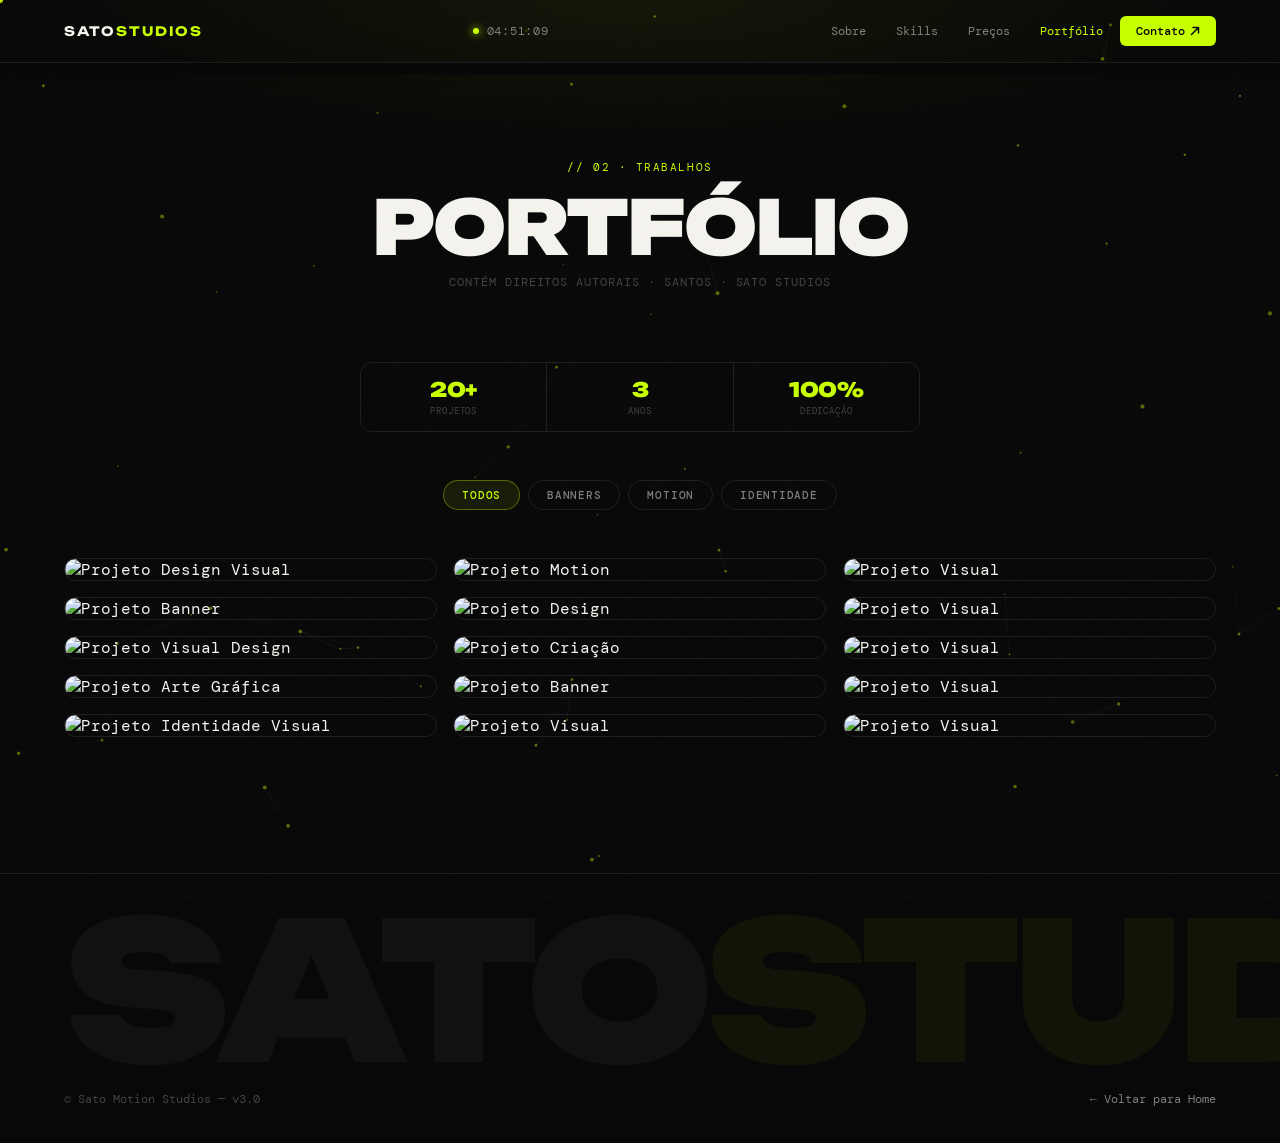
==== portfolio.html @ 28bb134d "temporario commit" ====
<!DOCTYPE html>
<html lang="pt-BR">
<head>
  <meta charset="UTF-8">
  <meta name="viewport" content="width=device-width, initial-scale=1.0">
  <title>Portfólio — Sato Studios</title>
  <link rel="icon" href="logo.png" type="image/png">
  <link rel="preconnect" href="https://fonts.googleapis.com">
  <link rel="preconnect" href="https://fonts.gstatic.com" crossorigin>
  <link href="https://fonts.googleapis.com/css2?family=Unbounded:wght@300;400;700;900&family=Instrument+Serif:ital@0;1&family=DM+Mono:wght@300;400;500&display=swap" rel="stylesheet">

  <style>
    /* ── RESET & TOKENS ── */
    *,*::before,*::after{margin:0;padding:0;box-sizing:border-box}
    :root{
      --bg:#080808;--off:#101010;
      --surf:rgba(255,255,255,0.04);
      --bd:rgba(255,255,255,0.09);
      --bdh:rgba(255,255,255,0.22);
      --w:#f5f3ee;--mut:rgba(245,243,238,.5);--dim:rgba(245,243,238,.25);
      --acc:#c8ff00;
      --acc-rgb:200,255,0;
      --fd:'Unbounded',sans-serif;
      --fs:'Instrument Serif',serif;
      --fm:'DM Mono',monospace;
      --pad:clamp(18px,5vw,72px);
      --r:14px;
    }
    html{scroll-behavior:auto}
    body{
      background:var(--bg);color:var(--w);
      font-family:var(--fm);overflow-x:hidden;
      -webkit-font-smoothing:antialiased;
    }
    @media(pointer:fine){body{cursor:none}}

    /* ── CURSOR ── */
    .c-dot,.c-ring{
      position:fixed;pointer-events:none;z-index:9999;
      border-radius:50%;transform:translate(-50%,-50%);will-change:left,top;
    }
    .c-dot{width:5px;height:5px;background:var(--acc);transition:opacity .2s}
    .c-ring{width:32px;height:32px;border:1.5px solid rgba(200,255,0,.35);transition:width .18s,height .18s,border-color .18s}
    @media(pointer:coarse){.c-dot,.c-ring{display:none}}

    /* ── NOISE ── */
    .noise{
      position:fixed;inset:0;z-index:2;pointer-events:none;opacity:.026;
      background-image:url("data:image/svg+xml,%3Csvg viewBox='0 0 200 200' xmlns='http://www.w3.org/2000/svg'%3E%3Cfilter id='n'%3E%3CfeTurbulence type='fractalNoise' baseFrequency='.9' numOctaves='4' stitchTiles='stitch'/%3E%3C/filter%3E%3Crect width='100%25' height='100%25' filter='url(%23n)'/%3E%3C/svg%3E");
      background-size:180px;
    }

    /* ── PARTICLE CANVAS (2D constellation bg) ── */
    #particles-canvas{position:fixed;inset:0;z-index:0;pointer-events:none}

    /* ── VIDEO BG ── */
    .vbg{position:fixed;inset:0;z-index:-1}
    .vbg video{width:100%;height:100%;object-fit:cover;opacity:.06}
    .vbg::after{
      content:'';position:absolute;inset:0;
      background:linear-gradient(to bottom,var(--bg) 0%,rgba(8,8,8,.5) 40%,rgba(8,8,8,.5) 60%,var(--bg) 100%);
    }

    /* ── HEADER ── */
    .hdr{
      position:fixed;top:0;left:0;right:0;z-index:200;
      transition:background .35s,border-color .35s,backdrop-filter .35s;
      border-bottom:1px solid transparent;
    }
    .hdr.scrolled{
      background:rgba(8,8,8,.9);backdrop-filter:blur(22px);
      -webkit-backdrop-filter:blur(22px);border-color:var(--bd);
    }
    .hdr-inner{
      display:flex;align-items:center;justify-content:space-between;
      height:62px;padding:0 var(--pad);max-width:1280px;margin:0 auto;
    }
    .wordmark{
      font-family:var(--fd);font-size:13px;font-weight:700;
      letter-spacing:.14em;text-decoration:none;color:var(--w);transition:opacity .2s;
    }
    .wordmark span{color:var(--acc)}
    .wordmark:hover{opacity:.75}

    .hdr-mid{display:flex;align-items:center;gap:8px}
    .ldot{width:6px;height:6px;background:var(--acc);border-radius:50%;box-shadow:0 0 8px var(--acc);animation:blink 2s ease-in-out infinite}
    @keyframes blink{0%,100%{opacity:1}50%{opacity:.25}}
    .clk{font-family:var(--fm);font-size:12px;color:var(--mut);letter-spacing:.06em}

    .hdr-right{display:flex;align-items:center;gap:4px}
    .hl{
      padding:7px 13px;font-family:var(--fm);font-size:12px;
      color:var(--mut);text-decoration:none;border-radius:6px;
      transition:color .2s,background .2s;
    }
    .hl:hover{color:var(--w);background:var(--surf)}
    .hl[aria-current="page"]{color:var(--acc)}
    .hdr-cta{
      display:flex;align-items:center;gap:5px;
      padding:7px 16px;font-family:var(--fm);font-size:12px;font-weight:500;
      color:var(--bg);background:var(--acc);border-radius:6px;
      text-decoration:none;transition:opacity .2s,transform .2s,box-shadow .2s;
    }
    .hdr-cta:hover{opacity:.85;transform:translateY(-1px);box-shadow:0 6px 20px rgba(var(--acc-rgb),.25)}

    .burger{display:none;flex-direction:column;gap:5px;background:none;border:none;cursor:pointer;padding:6px}
    .burger span{display:block;width:20px;height:1.5px;background:var(--w);border-radius:2px;transition:transform .28s,opacity .28s;transform-origin:center}
    .burger.open span:first-child{transform:translateY(6.5px) rotate(45deg)}
    .burger.open span:last-child{transform:translateY(-6.5px) rotate(-45deg)}

    .mob-nav{
      display:flex;flex-direction:column;
      background:rgba(8,8,8,.97);border-top:1px solid var(--bd);
      padding:12px var(--pad) 0;overflow:hidden;max-height:0;
      transition:max-height .35s cubic-bezier(.16,1,.3,1),padding .35s;
    }
    .mob-nav.open{max-height:280px}
    .ml{
      padding:13px 0;font-family:var(--fm);font-size:14px;
      color:var(--mut);text-decoration:none;
      border-bottom:1px solid var(--bd);transition:color .2s,padding-left .2s;
    }
    .ml:last-child{border:none}
    .ml:hover,.ml.acc{color:var(--w);padding-left:6px}
    .ml.acc{color:var(--acc)}

    /* ── PAGE HEADER ── */
    .page-hdr{
      padding:clamp(100px,14vw,160px) var(--pad) clamp(40px,6vw,72px);
      position:relative;z-index:1;text-align:center;overflow:hidden;
    }
    .page-hdr::before{
      content:'';position:absolute;inset:0;pointer-events:none;
      background:radial-gradient(ellipse 70% 60% at 50% 0%,rgba(var(--acc-rgb),.06) 0%,transparent 70%);
    }
    .ph-eyebrow{
      font-family:var(--fm);font-size:11px;color:var(--acc);
      letter-spacing:.14em;text-transform:uppercase;
      display:block;margin-bottom:20px;
      animation:fadeDown .5s ease both;
    }
    .ph-title{
      font-family:var(--fd);font-weight:900;
      font-size:clamp(32px,12vw,75px);
      line-height:.88;letter-spacing:-.03em;
      animation:titleIn .75s cubic-bezier(.16,1,.3,1) .1s both;
    }
    @keyframes titleIn{from{opacity:0;transform:translateY(40px)}to{opacity:1;transform:translateY(0)}}
    @keyframes fadeDown{from{opacity:0;transform:translateY(-14px)}to{opacity:1;transform:translateY(0)}}
    .ph-sub{
      font-family:var(--fm);font-size:12px;color:var(--dim);
      margin-top:14px;letter-spacing:.08em;text-transform:uppercase;
      animation:fadeDown .5s ease .25s both;
    }

    /* ── STATS BAR ── */
    .stats-bar{
      display:flex;justify-content:center;gap:0;
      border:1px solid var(--bd);border-radius:12px;
      max-width:560px;margin:0 auto 0;
      overflow:hidden;
      animation:fadeDown .5s ease .3s both;
    }
    .sb-item{
      flex:1;padding:14px 20px;text-align:center;
      border-right:1px solid var(--bd);
    }
    .sb-item:last-child{border-right:none}
    .sb-n{
      display:block;font-family:var(--fd);font-size:20px;font-weight:900;
      color:var(--acc);letter-spacing:-.02em;
    }
    .sb-l{
      display:block;font-family:var(--fm);font-size:9px;
      color:var(--dim);letter-spacing:.1em;text-transform:uppercase;margin-top:3px;
    }

    /* ── FILTER BAR ── */
    .filters{
      display:flex;justify-content:center;gap:8px;flex-wrap:wrap;
      padding:clamp(28px,4vw,48px) var(--pad) clamp(28px,4vw,48px);
      position:relative;z-index:1;
      animation:fadeUp .5s ease .35s both;
    }
    @keyframes fadeUp{from{opacity:0;transform:translateY(14px)}to{opacity:1;transform:translateY(0)}}
    .ftag{
      padding:7px 18px;
      background:transparent;border:1px solid var(--bd);border-radius:100px;
      font-family:var(--fm);font-size:11px;font-weight:500;color:var(--mut);
      cursor:pointer;letter-spacing:.07em;text-transform:uppercase;
      transition:all .2s;
    }
    .ftag.active,.ftag:hover{
      background:rgba(var(--acc-rgb),.08);border-color:rgba(var(--acc-rgb),.35);color:var(--acc);
    }

    /* ── MASONRY GALLERY ── */
    .gallery{
      max-width:1320px;margin:0 auto;
      padding:0 var(--pad) clamp(60px,10vw,120px);
      columns:3;column-gap:16px;
      position:relative;z-index:1;
    }

    .gitem{
      break-inside:avoid;margin-bottom:16px;
      position:relative;overflow:hidden;
      border-radius:var(--r);
      border:1px solid var(--bd);
      cursor:pointer;
      opacity:0;transform:perspective(900px) translateY(28px) rotateX(-8deg);
      transform-style:preserve-3d;
      transition:
        opacity .55s ease,
        transform .55s cubic-bezier(.16,1,.3,1),
        border-color .3s,
        box-shadow .3s;
      will-change:transform,opacity;
    }
    .gitem.in{opacity:1;transform:perspective(900px) translateY(0) rotateX(0deg)}
    .gitem:hover{
      border-color:var(--bdh);
      box-shadow:0 20px 50px rgba(0,0,0,.55),0 0 0 1px rgba(var(--acc-rgb),.06);
    }
    .gitem img{
      width:100%;display:block;
      transition:transform .55s ease;
    }
    .gitem:hover img{transform:scale(1.04)}

    .gitem-cap{
      position:absolute;inset:0;
      background:linear-gradient(to top,rgba(8,8,8,.82) 0%,transparent 55%);
      display:flex;align-items:flex-end;
      padding:16px;
      opacity:0;transition:opacity .28s;
    }
    .gitem:hover .gitem-cap{opacity:1}
    .gitem-lbl{
      font-family:var(--fm);font-size:11px;color:rgba(245,243,238,.75);
      text-transform:uppercase;letter-spacing:.09em;
    }
    .gitem-icon{
      position:absolute;top:14px;right:14px;
      width:32px;height:32px;
      background:rgba(var(--acc-rgb),.12);
      border:1px solid rgba(var(--acc-rgb),.3);
      border-radius:50%;
      display:flex;align-items:center;justify-content:center;
      opacity:0;transition:opacity .28s,transform .28s;
      transform:scale(.7);
    }
    .gitem:hover .gitem-icon{opacity:1;transform:scale(1)}

    /* ── MODAL ── */
    .modal{
      position:fixed;inset:0;z-index:1000;
      display:flex;align-items:center;justify-content:center;
      pointer-events:none;opacity:0;
      transition:opacity .3s ease;
    }
    .modal.active{pointer-events:all;opacity:1}
    .modal-bd{
      position:absolute;inset:0;
      background:rgba(8,8,8,.92);
      backdrop-filter:blur(28px);-webkit-backdrop-filter:blur(28px);
      cursor:pointer;
    }
    .modal-body{
      position:relative;z-index:1;
      max-width:90vw;max-height:90vh;
      transform:scale(.9);opacity:0;
      transition:transform .4s cubic-bezier(.16,1,.3,1),opacity .4s ease;
    }
    .modal.active .modal-body{transform:scale(1);opacity:1}
    .modal-body img{
      max-width:100%;max-height:88vh;
      border-radius:var(--r);
      box-shadow:0 40px 100px rgba(0,0,0,.8),0 0 0 1px rgba(var(--acc-rgb),.06);
      display:block;
    }

    .modal-prev,.modal-next{
      position:fixed;top:50%;
      transform:translateY(-50%);
      width:44px;height:44px;
      background:rgba(255,255,255,.06);border:1px solid var(--bd);
      border-radius:var(--r);
      display:flex;align-items:center;justify-content:center;
      cursor:pointer;z-index:1001;
      transition:background .2s,border-color .2s;
    }
    .modal-prev:hover,.modal-next:hover{background:rgba(var(--acc-rgb),.1);border-color:rgba(var(--acc-rgb),.3)}
    .modal-prev{left:clamp(8px,2vw,24px)}
    .modal-next{right:clamp(8px,2vw,24px)}
    .modal-prev svg,.modal-next svg{stroke:var(--mut)}
    .modal-prev:hover svg,.modal-next:hover svg{stroke:var(--acc)}

    .modal-close{
      position:fixed;top:clamp(14px,2vw,24px);right:clamp(14px,2vw,24px);
      width:44px;height:44px;
      background:rgba(255,255,255,.06);border:1px solid var(--bd);
      border-radius:var(--r);
      display:flex;align-items:center;justify-content:center;
      cursor:pointer;z-index:1002;
      transition:background .2s,border-color .2s;
    }
    .modal-close:hover{background:rgba(var(--acc-rgb),.1);border-color:rgba(var(--acc-rgb),.3)}
    .modal-close svg{stroke:var(--mut)}
    .modal-close:hover svg{stroke:var(--acc)}

    .modal-counter{
      position:fixed;bottom:clamp(14px,2vw,24px);left:50%;
      transform:translateX(-50%);
      font-family:var(--fm);font-size:12px;color:var(--dim);
      letter-spacing:.1em;z-index:1001;
      background:rgba(8,8,8,.6);padding:6px 16px;border-radius:100px;
      border:1px solid var(--bd);
    }

    /* ── FOOTER ── */
    .footer{border-top:1px solid var(--bd);position:relative;z-index:1;overflow:hidden}
    .fg{
      font-family:var(--fd);font-weight:900;
      font-size:clamp(72px,15vw,210px);line-height:.84;letter-spacing:-.04em;
      color:rgba(245,243,238,.04);padding:36px var(--pad) 0;user-select:none;
    }
    .fg span{color:rgba(var(--acc-rgb),.05)}
    .fb{
      display:flex;align-items:center;justify-content:space-between;
      padding:20px var(--pad) 36px;
    }
    .fb p{font-family:var(--fm);font-size:12px;color:var(--dim)}
    .fb a{font-family:var(--fm);font-size:12px;color:var(--mut);text-decoration:none;transition:color .2s}
    .fb a:hover{color:var(--acc)}

    /* ── RESPONSIVE ── */
    @media(max-width:900px){.gallery{columns:2}}
    @media(max-width:600px){
      .gallery{columns:1;padding:0 var(--pad) 60px}
      .hdr-right{display:none}.hdr-mid{display:none}.burger{display:flex}
      .fb{flex-direction:column;gap:10px;text-align:center}
      .stats-bar{max-width:100%;margin:0 var(--pad)}
    }
  </style>
</head>
<body>

<div class="noise" aria-hidden="true"></div>
<div class="c-dot" id="cDot" aria-hidden="true"></div>
<div class="c-ring" id="cRing" aria-hidden="true"></div>

<div class="vbg" aria-hidden="true">
  <video autoplay muted loop playsinline>
    <source src="Fundo.mp4" type="video/mp4">
  </video>
</div>

<!-- ── HEADER ── -->
<header class="hdr" id="hdr">
  <div class="hdr-inner">
    <a href="index.html" class="wordmark">SATO<span>STUDIOS</span></a>
    <div class="hdr-mid">
      <span class="ldot" aria-hidden="true"></span>
      <span id="clock" class="clk" aria-live="polite">00:00:00</span>
    </div>
    <nav class="hdr-right" aria-label="Principal">
      <a href="index.html#sobre"       class="hl">Sobre</a>
      <a href="index.html#ferramentas" class="hl">Skills</a>
      <a href="index.html#precos"      class="hl">Preços</a>
      <a href="portfolio.html"         class="hl" aria-current="page">Portfólio</a>
      <a href="https://wa.me/993486316" target="_blank" rel="noopener" class="hdr-cta">
        Contato <svg width="10" height="10" viewBox="0 0 10 10" fill="none" aria-hidden="true"><path d="M1.5 8.5L8.5 1.5M8.5 1.5H3M8.5 1.5V7" stroke="currentColor" stroke-width="1.5" stroke-linecap="round"/></svg>
      </a>
    </nav>
    <button class="burger" id="burger" aria-label="Abrir menu" aria-expanded="false">
      <span></span><span></span>
    </button>
  </div>
  <nav class="mob-nav" id="mobNav" aria-label="Menu mobile">
    <a href="index.html"             class="ml">Home</a>
    <a href="index.html#sobre"       class="ml">Sobre</a>
    <a href="index.html#ferramentas" class="ml">Skills</a>
    <a href="index.html#precos"      class="ml">Preços</a>
    <a href="portfolio.html"         class="ml" aria-current="page">Portfólio</a>
    <a href="https://wa.me/993486316" target="_blank" rel="noopener" class="ml acc">Contato →</a>
  </nav>
</header>

<!-- ── PAGE HEADER ── -->
<div class="page-hdr">
  <span class="ph-eyebrow">// 02 · Trabalhos</span>
  <h1 class="ph-title">PORTFÓLIO</h1>
  <p class="ph-sub">Contém direitos autorais · Santos · Sato Studios</p>
</div>

<!-- ── STATS BAR ── -->
<div class="stats-bar">
  <div class="sb-item">
    <span class="sb-n">20+</span>
    <span class="sb-l">Projetos</span>
  </div>
  <div class="sb-item">
    <span class="sb-n">3</span>
    <span class="sb-l">Anos</span>
  </div>
  <div class="sb-item">
    <span class="sb-n">100%</span>
    <span class="sb-l">Dedicação</span>
  </div>
</div>

<!-- ── FILTER BAR ── -->
<div class="filters" role="tablist" aria-label="Filtrar por categoria">
  <button class="ftag active" data-filter="all"        role="tab" aria-selected="true">Todos</button>
  <button class="ftag"        data-filter="banner"     role="tab" aria-selected="false">Banners</button>
  <button class="ftag"        data-filter="motion"     role="tab" aria-selected="false">Motion</button>
  <button class="ftag"        data-filter="identidade" role="tab" aria-selected="false">Identidade</button>
</div>

<!-- ── GALLERY ── -->
<main class="gallery" id="gallery" role="main">

  <div class="gitem" data-cat="banner" tabindex="0" role="button" aria-label="Ver projeto: Design Visual">
    <img src="teste-8.jpeg" alt="Projeto Design Visual" loading="lazy">
    <div class="gitem-cap"><span class="gitem-lbl">Design Visual</span></div>
    <div class="gitem-icon" aria-hidden="true">
      <svg width="14" height="14" viewBox="0 0 14 14" fill="none"><path d="M1.5 12.5L12.5 1.5M12.5 1.5H5M12.5 1.5V9" stroke="#c8ff00" stroke-width="1.5" stroke-linecap="round"/></svg>
    </div>
  </div>

  <div class="gitem" data-cat="banner" tabindex="0" role="button" aria-label="Ver projeto: Banner">
    <img src="teste-3.jpg" alt="Projeto Banner" loading="lazy">
    <div class="gitem-cap"><span class="gitem-lbl">Banner</span></div>
    <div class="gitem-icon" aria-hidden="true">
      <svg width="14" height="14" viewBox="0 0 14 14" fill="none"><path d="M1.5 12.5L12.5 1.5M12.5 1.5H5M12.5 1.5V9" stroke="#c8ff00" stroke-width="1.5" stroke-linecap="round"/></svg>
    </div>
  </div>

  <div class="gitem" data-cat="identidade" tabindex="0" role="button" aria-label="Ver projeto: Visual Design">
    <img src="teste-4.jpeg" alt="Projeto Visual Design" loading="lazy">
    <div class="gitem-cap"><span class="gitem-lbl">Visual Design</span></div>
    <div class="gitem-icon" aria-hidden="true">
      <svg width="14" height="14" viewBox="0 0 14 14" fill="none"><path d="M1.5 12.5L12.5 1.5M12.5 1.5H5M12.5 1.5V9" stroke="#c8ff00" stroke-width="1.5" stroke-linecap="round"/></svg>
    </div>
  </div>

  <div class="gitem" data-cat="banner" tabindex="0" role="button" aria-label="Ver projeto: Arte Gráfica">
    <img src="teste-1.jpeg" alt="Projeto Arte Gráfica" loading="lazy">
    <div class="gitem-cap"><span class="gitem-lbl">Arte Gráfica</span></div>
    <div class="gitem-icon" aria-hidden="true">
      <svg width="14" height="14" viewBox="0 0 14 14" fill="none"><path d="M1.5 12.5L12.5 1.5M12.5 1.5H5M12.5 1.5V9" stroke="#c8ff00" stroke-width="1.5" stroke-linecap="round"/></svg>
    </div>
  </div>

  <div class="gitem" data-cat="identidade" tabindex="0" role="button" aria-label="Ver projeto: Identidade Visual">
    <img src="teste-2.jpeg" alt="Projeto Identidade Visual" loading="lazy">
    <div class="gitem-cap"><span class="gitem-lbl">Identidade Visual</span></div>
    <div class="gitem-icon" aria-hidden="true">
      <svg width="14" height="14" viewBox="0 0 14 14" fill="none"><path d="M1.5 12.5L12.5 1.5M12.5 1.5H5M12.5 1.5V9" stroke="#c8ff00" stroke-width="1.5" stroke-linecap="round"/></svg>
    </div>
  </div>

  <div class="gitem" data-cat="banner" tabindex="0" role="button" aria-label="Ver projeto: Motion">
    <img src="teste-7.jpg" alt="Projeto Motion" loading="lazy">
    <div class="gitem-cap"><span class="gitem-lbl">Motion</span></div>
    <div class="gitem-icon" aria-hidden="true">
      <svg width="14" height="14" viewBox="0 0 14 14" fill="none"><path d="M1.5 12.5L12.5 1.5M12.5 1.5H5M12.5 1.5V9" stroke="#c8ff00" stroke-width="1.5" stroke-linecap="round"/></svg>
    </div>
  </div>

  <div class="gitem" data-cat="banner" tabindex="0" role="button" aria-label="Ver projeto: Design">
    <img src="teste-5.jpeg" alt="Projeto Design" loading="lazy">
    <div class="gitem-cap"><span class="gitem-lbl">Design</span></div>
    <div class="gitem-icon" aria-hidden="true">
      <svg width="14" height="14" viewBox="0 0 14 14" fill="none"><path d="M1.5 12.5L12.5 1.5M12.5 1.5H5M12.5 1.5V9" stroke="#c8ff00" stroke-width="1.5" stroke-linecap="round"/></svg>
    </div>
  </div>

  <div class="gitem" data-cat="banner" tabindex="0" role="button" aria-label="Ver projeto: Criação">
    <img src="teste-11.jpg" alt="Projeto Criação" loading="lazy">
    <div class="gitem-cap"><span class="gitem-lbl">Criação</span></div>
    <div class="gitem-icon" aria-hidden="true">
      <svg width="14" height="14" viewBox="0 0 14 14" fill="none"><path d="M1.5 12.5L12.5 1.5M12.5 1.5H5M12.5 1.5V9" stroke="#c8ff00" stroke-width="1.5" stroke-linecap="round"/></svg>
    </div>
  </div>

  <div class="gitem" data-cat="banner" tabindex="0" role="button" aria-label="Ver projeto: Banner">
    <img src="teste-10.jpg" alt="Projeto Banner" loading="lazy">
    <div class="gitem-cap"><span class="gitem-lbl">Banner</span></div>
    <div class="gitem-icon" aria-hidden="true">
      <svg width="14" height="14" viewBox="0 0 14 14" fill="none"><path d="M1.5 12.5L12.5 1.5M12.5 1.5H5M12.5 1.5V9" stroke="#c8ff00" stroke-width="1.5" stroke-linecap="round"/></svg>
    </div>
  </div>

  <div class="gitem" data-cat="identidade" tabindex="0" role="button" aria-label="Ver projeto: Visual">
    <img src="teste-9.jpeg" alt="Projeto Visual" loading="lazy">
    <div class="gitem-cap"><span class="gitem-lbl">Visual</span></div>
    <div class="gitem-icon" aria-hidden="true">
      <svg width="14" height="14" viewBox="0 0 14 14" fill="none"><path d="M1.5 12.5L12.5 1.5M12.5 1.5H5M12.5 1.5V9" stroke="#c8ff00" stroke-width="1.5" stroke-linecap="round"/></svg>
    </div>
  </div>

  <div class="gitem" data-cat="identidade" tabindex="0" role="button" aria-label="Ver projeto: Visual">
    <img src="teste-13.png" alt="Projeto Visual" loading="lazy">
    <div class="gitem-cap"><span class="gitem-lbl">Visual</span></div>
    <div class="gitem-icon" aria-hidden="true">
      <svg width="14" height="14" viewBox="0 0 14 14" fill="none"><path d="M1.5 12.5L12.5 1.5M12.5 1.5H5M12.5 1.5V9" stroke="#c8ff00" stroke-width="1.5" stroke-linecap="round"/></svg>
    </div>
  </div>

  <div class="gitem" data-cat="identidade" tabindex="0" role="button" aria-label="Ver projeto: Visual">
    <img src="teste-14.jpg" alt="Projeto Visual" loading="lazy">
    <div class="gitem-cap"><span class="gitem-lbl">Visual</span></div>
    <div class="gitem-icon" aria-hidden="true">
      <svg width="14" height="14" viewBox="0 0 14 14" fill="none"><path d="M1.5 12.5L12.5 1.5M12.5 1.5H5M12.5 1.5V9" stroke="#c8ff00" stroke-width="1.5" stroke-linecap="round"/></svg>
    </div>
  </div>

  <div class="gitem" data-cat="identidade" tabindex="0" role="button" aria-label="Ver projeto: Visual">
    <img src="teste-15.png" alt="Projeto Visual" loading="lazy">
    <div class="gitem-cap"><span class="gitem-lbl">Visual</span></div>
    <div class="gitem-icon" aria-hidden="true">
      <svg width="14" height="14" viewBox="0 0 14 14" fill="none"><path d="M1.5 12.5L12.5 1.5M12.5 1.5H5M12.5 1.5V9" stroke="#c8ff00" stroke-width="1.5" stroke-linecap="round"/></svg>
    </div>
  </div>

  <div class="gitem" data-cat="identidade" tabindex="0" role="button" aria-label="Ver projeto: Visual">
    <img src="teste-16.jpg" alt="Projeto Visual" loading="lazy">
    <div class="gitem-cap"><span class="gitem-lbl">Visual</span></div>
    <div class="gitem-icon" aria-hidden="true">
      <svg width="14" height="14" viewBox="0 0 14 14" fill="none"><path d="M1.5 12.5L12.5 1.5M12.5 1.5H5M12.5 1.5V9" stroke="#c8ff00" stroke-width="1.5" stroke-linecap="round"/></svg>
    </div>
  </div>

  <div class="gitem" data-cat="identidade" tabindex="0" role="button" aria-label="Ver projeto: Visual">
    <img src="teste-17.png" alt="Projeto Visual" loading="lazy">
    <div class="gitem-cap"><span class="gitem-lbl">Visual</span></div>
    <div class="gitem-icon" aria-hidden="true">
      <svg width="14" height="14" viewBox="0 0 14 14" fill="none"><path d="M1.5 12.5L12.5 1.5M12.5 1.5H5M12.5 1.5V9" stroke="#c8ff00" stroke-width="1.5" stroke-linecap="round"/></svg>
    </div>
  </div>

</main>

<!-- ── MODAL ── -->
<div class="modal" id="modal" role="dialog" aria-label="Visualizar projeto" aria-modal="true">
  <div class="modal-bd" id="modalBd"></div>
  <div class="modal-body">
    <img id="modalImg" src="" alt="">
  </div>
  <button class="modal-close" id="modalClose" aria-label="Fechar">
    <svg width="16" height="16" viewBox="0 0 16 16" fill="none" stroke-width="1.8" stroke-linecap="round"><path d="M3 3l10 10M13 3L3 13"/></svg>
  </button>
  <button class="modal-prev" id="modalPrev" aria-label="Anterior">
    <svg width="16" height="16" viewBox="0 0 16 16" fill="none" stroke-width="1.8" stroke-linecap="round"><path d="M10 3L5 8l5 5"/></svg>
  </button>
  <button class="modal-next" id="modalNext" aria-label="Próximo">
    <svg width="16" height="16" viewBox="0 0 16 16" fill="none" stroke-width="1.8" stroke-linecap="round"><path d="M6 3l5 5-5 5"/></svg>
  </button>
  <div class="modal-counter" id="modalCounter" aria-live="polite">1 / 15</div>
</div>

<!-- ── FOOTER ── -->
<footer class="footer">
  <div class="fg" aria-hidden="true">SATO<span>STUDIOS</span></div>
  <div class="fb">
    <p>© Sato Motion Studios — v3.0</p>
    <a href="index.html">← Voltar para Home</a>
  </div>
</footer>

<script>
/* ─────────────────────────────────────────
   CURSOR
───────────────────────────────────────── */
const isFine = window.matchMedia('(pointer:fine)').matches;
const cDot = document.getElementById('cDot');
const cRing = document.getElementById('cRing');
if (isFine && cDot && cRing) {
  let mx=-100,my=-100,rx=-100,ry=-100;
  document.addEventListener('mousemove', e => {
    mx=e.clientX; my=e.clientY;
    cDot.style.left=mx+'px'; cDot.style.top=my+'px';
  });
  (function a(){
    rx+=(mx-rx)*.13; ry+=(my-ry)*.13;
    cRing.style.left=rx+'px'; cRing.style.top=ry+'px';
    requestAnimationFrame(a);
  })();
  document.querySelectorAll('a,button,.gitem,.ftag').forEach(el=>{
    el.addEventListener('mouseenter',()=>{
      cRing.style.width='52px'; cRing.style.height='52px';
      cRing.style.borderColor='rgba(var(--acc-rgb),.7)';
      cDot.style.opacity='0';
    });
    el.addEventListener('mouseleave',()=>{
      cRing.style.width='32px'; cRing.style.height='32px';
      cRing.style.borderColor='rgba(var(--acc-rgb),.35)';
      cDot.style.opacity='1';
    });
  });
}

/* ─────────────────────────────────────────
   2D PARTICLE CONSTELLATION BACKGROUND
───────────────────────────────────────── */
(function initParticles(){
  if (window.matchMedia('(prefers-reduced-motion: reduce)').matches) return;
  const canvas = document.createElement('canvas');
  canvas.id = 'particles-canvas';
  document.body.insertBefore(canvas, document.body.firstChild);
  const ctx = canvas.getContext('2d');
  let w,h,particles;
  const isMobile = window.innerWidth < 700;
  const COUNT = isMobile ? 28 : 56;
  const MAXDIST = isMobile ? 85 : 125;
  function resize(){ w = canvas.width = innerWidth; h = canvas.height = innerHeight; }
  function makeParticles(){
    particles = Array.from({length:COUNT}, () => ({
      x: Math.random()*w, y: Math.random()*h,
      vx: (Math.random()-0.5)*0.22, vy: (Math.random()-0.5)*0.22,
      r: Math.random()*1.5+0.6
    }));
  }
  resize(); makeParticles();
  window.addEventListener('resize', () => { resize(); makeParticles(); });
  function step(){
    ctx.clearRect(0,0,w,h);
    for (const p of particles){
      p.x += p.vx; p.y += p.vy;
      if (p.x < 0 || p.x > w) p.vx *= -1;
      if (p.y < 0 || p.y > h) p.vy *= -1;
      ctx.beginPath(); ctx.arc(p.x,p.y,p.r,0,Math.PI*2);
      ctx.fillStyle = 'rgba(200,255,0,.4)'; ctx.fill();
    }
    for (let i=0;i<particles.length;i++){
      for (let j=i+1;j<particles.length;j++){
        const a=particles[i], b=particles[j];
        const dx=a.x-b.x, dy=a.y-b.y, dist=Math.sqrt(dx*dx+dy*dy);
        if (dist < MAXDIST){
          ctx.beginPath(); ctx.moveTo(a.x,a.y); ctx.lineTo(b.x,b.y);
          ctx.strokeStyle = `rgba(245,243,238,${0.07*(1-dist/MAXDIST)})`;
          ctx.lineWidth = 1; ctx.stroke();
        }
      }
    }
    requestAnimationFrame(step);
  }
  requestAnimationFrame(step);
})();

/* ─────────────────────────────────────────
   CLOCK
───────────────────────────────────────── */
const clk = document.getElementById('clock');
function tick(){
  const n=new Date();
  clk.textContent=[n.getHours(),n.getMinutes(),n.getSeconds()].map(v=>String(v).padStart(2,'0')).join(':');
}
tick(); setInterval(tick,1000);

/* ─────────────────────────────────────────
   HEADER SCROLL
───────────────────────────────────────── */
const hdr=document.getElementById('hdr');
window.addEventListener('scroll',()=>hdr.classList.toggle('scrolled',scrollY>50),{passive:true});

/* ─────────────────────────────────────────
   MOBILE MENU
───────────────────────────────────────── */
const burger=document.getElementById('burger');
const mobNav=document.getElementById('mobNav');
burger.addEventListener('click',()=>{
  const o=mobNav.classList.toggle('open');
  burger.classList.toggle('open',o);
  burger.setAttribute('aria-expanded',o);
});
mobNav.querySelectorAll('.ml').forEach(l=>l.addEventListener('click',()=>{
  mobNav.classList.remove('open'); burger.classList.remove('open');
  burger.setAttribute('aria-expanded','false');
}));

/* ─────────────────────────────────────────
   SCROLL REVEAL
───────────────────────────────────────── */
const items = Array.from(document.querySelectorAll('.gitem'));
const obs = new IntersectionObserver(entries=>{
  entries.forEach(e=>{
    if(e.isIntersecting){
      e.target.style.transitionDelay = (items.indexOf(e.target) % 3) * 0.08 + 's';
      e.target.classList.add('in');
      obs.unobserve(e.target);
    }
  });
},{threshold:.06});
items.forEach(el=>obs.observe(el));

/* ─────────────────────────────────────────
   3D TILT ON GALLERY ITEMS
───────────────────────────────────────── */
if (isFine) {
  items.forEach(card => {
    card.style.transformStyle = 'preserve-3d';
    card.addEventListener('mousemove', e => {
      const r = card.getBoundingClientRect();
      const x = (e.clientX - r.left) / r.width - 0.5;
      const y = (e.clientY - r.top) / r.height - 0.5;
      card.style.transition = 'transform .1s ease';
      card.style.transform = `perspective(800px) translateY(-3px) rotateX(${-y*6}deg) rotateY(${x*6}deg)`;
    });
    card.addEventListener('mouseleave', () => {
      card.style.transition = 'transform .5s cubic-bezier(.16,1,.3,1)';
      card.style.transform = '';
    });
  });
}

/* ─────────────────────────────────────────
   FILTER
───────────────────────────────────────── */
const ftags = document.querySelectorAll('.ftag');
let currentFilter = 'all';

ftags.forEach(btn=>{
  btn.addEventListener('click',()=>{
    ftags.forEach(b=>{b.classList.remove('active');b.setAttribute('aria-selected','false')});
    btn.classList.add('active'); btn.setAttribute('aria-selected','true');
    currentFilter = btn.dataset.filter;
    let visCount = 0;
    items.forEach(it=>{
      const show = currentFilter==='all' || it.dataset.cat===currentFilter;
      it.style.transition='opacity .3s ease, transform .3s ease';
      if(show){
        it.style.opacity='1'; it.style.transform=''; it.style.display='';
        it.removeAttribute('aria-hidden');
        visCount++;
      } else {
        it.style.opacity='0'; it.style.transform='scale(.96)';
        setTimeout(()=>{ if(it.style.opacity==='0') it.style.display='none'; },300);
        it.setAttribute('aria-hidden','true');
      }
    });
  });
});

/* ─────────────────────────────────────────
   MODAL
───────────────────────────────────────── */
const modal      = document.getElementById('modal');
const modalImg   = document.getElementById('modalImg');
const modalBd    = document.getElementById('modalBd');
const modalClose = document.getElementById('modalClose');
const modalPrev  = document.getElementById('modalPrev');
const modalNext  = document.getElementById('modalNext');
const modalCtr   = document.getElementById('modalCounter');

let currentIdx = 0;

function getVisible() {
  return items.filter(it => it.style.display !== 'none' && it.getAttribute('aria-hidden') !== 'true');
}

function openModal(idx) {
  const visible = getVisible();
  currentIdx = idx;
  modalImg.src = visible[idx].querySelector('img').src;
  modalImg.alt = visible[idx].getAttribute('aria-label') || '';
  modal.classList.add('active');
  document.body.style.overflow = 'hidden';
  modalCtr.textContent = `${idx+1} / ${visible.length}`;
}

function closeModal() {
  modal.classList.remove('active');
  setTimeout(()=>{modalImg.src=''},350);
  document.body.style.overflow = '';
}

function navigate(dir) {
  const visible = getVisible();
  currentIdx = (currentIdx + dir + visible.length) % visible.length;
  modalImg.style.opacity='0';
  setTimeout(()=>{
    modalImg.src = visible[currentIdx].querySelector('img').src;
    modalImg.style.opacity='1';
    modalCtr.textContent=`${currentIdx+1} / ${visible.length}`;
  },150);
}

modalImg.style.transition='opacity .15s ease';

items.forEach((item,i)=>{
  item.addEventListener('click',()=>{
    const visible = getVisible();
    const visIdx = visible.indexOf(item);
    if(visIdx !== -1) openModal(visIdx);
  });
  item.addEventListener('keydown',e=>{
    if(e.key==='Enter'||e.key===' '){
      const visible = getVisible();
      const visIdx = visible.indexOf(item);
      if(visIdx !== -1) openModal(visIdx);
    }
  });
});

modalBd.addEventListener('click',closeModal);
modalClose.addEventListener('click',closeModal);
modalPrev.addEventListener('click',()=>navigate(-1));
modalNext.addEventListener('click',()=>navigate(1));

document.addEventListener('keydown',e=>{
  if(!modal.classList.contains('active'))return;
  if(e.key==='Escape')closeModal();
  if(e.key==='ArrowLeft')navigate(-1);
  if(e.key==='ArrowRight')navigate(1);
});

let touchX=0;
modal.addEventListener('touchstart',e=>{touchX=e.touches[0].clientX},{passive:true});
modal.addEventListener('touchend',e=>{
  const dx=e.changedTouches[0].clientX-touchX;
  if(Math.abs(dx)>50){navigate(dx<0?1:-1);}
},{passive:true});

/* ─────────────────────────────────────────
   SMOOTH SCROLL (desktop)
───────────────────────────────────────── */
if(isFine){
  let cur=pageYOffset,tgt=cur,going=false;
  window.addEventListener('wheel',e=>{
    e.preventDefault();
    tgt=Math.max(0,Math.min(tgt+e.deltaY*1.1,document.body.scrollHeight-innerHeight));
    if(!going){going=true;(function s(){cur+=(tgt-cur)*.085;
      if(Math.abs(tgt-cur)<.4){cur=tgt;going=false;}
      scrollTo(0,cur);if(going)requestAnimationFrame(s);})();}
  },{passive:false});
}
</script>
</body>
</html>
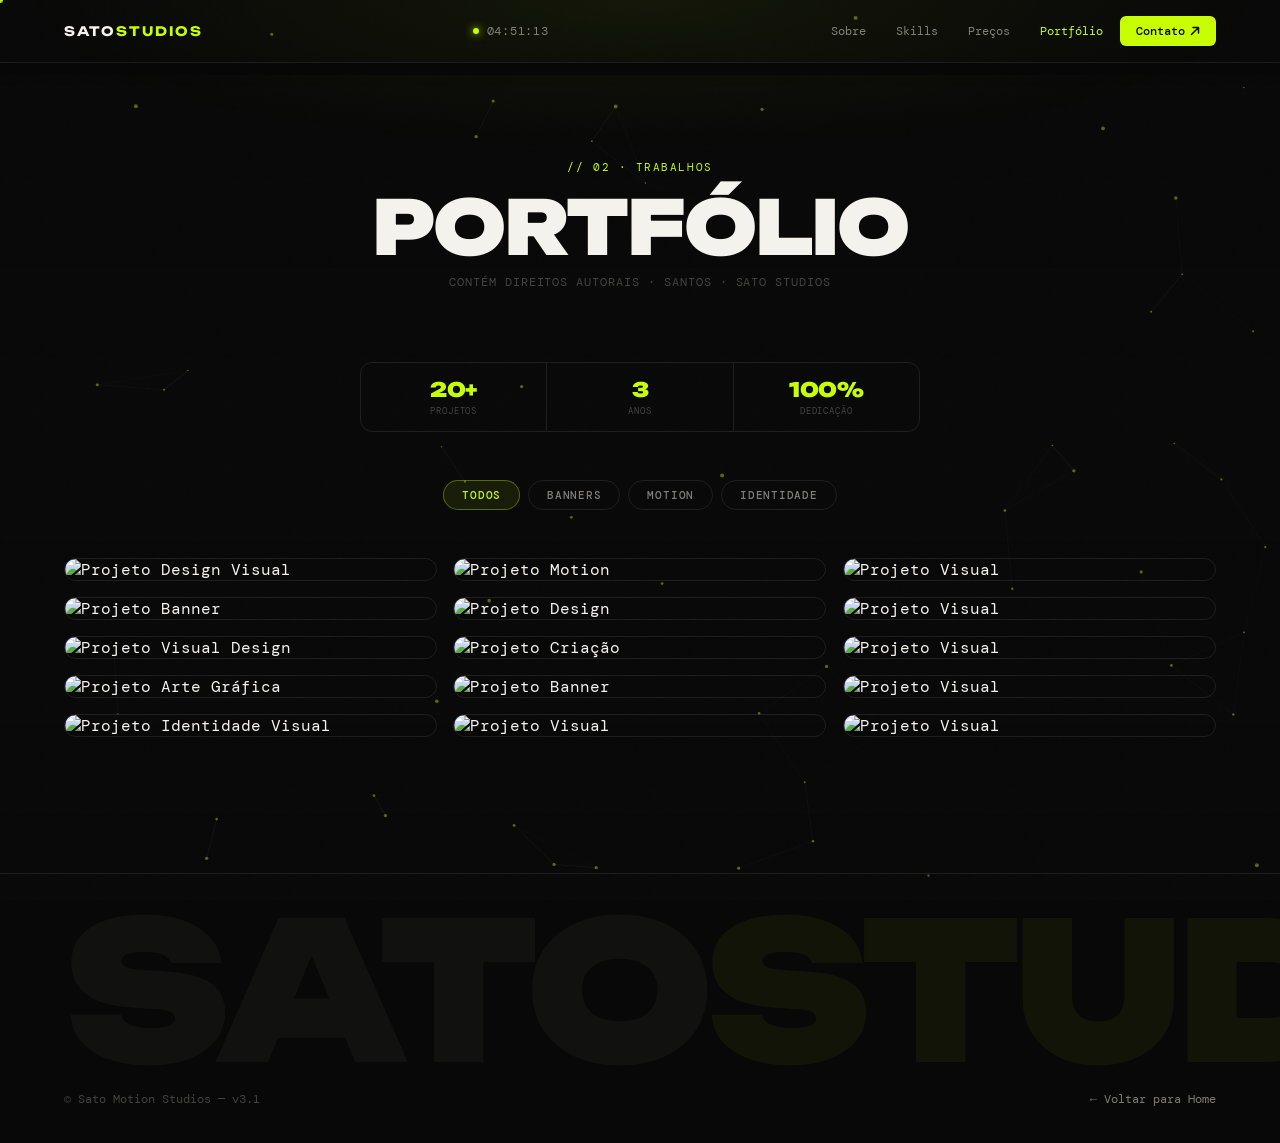
==== commit 5b145013: "1.0.1 commit" ====
--- a/portfolio.html
+++ b/portfolio.html
@@ -336,9 +336,11 @@
 
     /* ── RESPONSIVE ── */
     @media(max-width:900px){.gallery{columns:2}}
+    @media(max-width:768px){
+      .hdr-right{display:none}.hdr-mid{display:none}.burger{display:flex}
+    }
     @media(max-width:600px){
       .gallery{columns:1;padding:0 var(--pad) 60px}
-      .hdr-right{display:none}.hdr-mid{display:none}.burger{display:flex}
       .fb{flex-direction:column;gap:10px;text-align:center}
       .stats-bar{max-width:100%;margin:0 var(--pad)}
     }
@@ -565,7 +567,7 @@
 <footer class="footer">
   <div class="fg" aria-hidden="true">SATO<span>STUDIOS</span></div>
   <div class="fb">
-    <p>© Sato Motion Studios — v3.0</p>
+    <p>© Sato Motion Studios — v3.1</p>
     <a href="index.html">← Voltar para Home</a>
   </div>
 </footer>
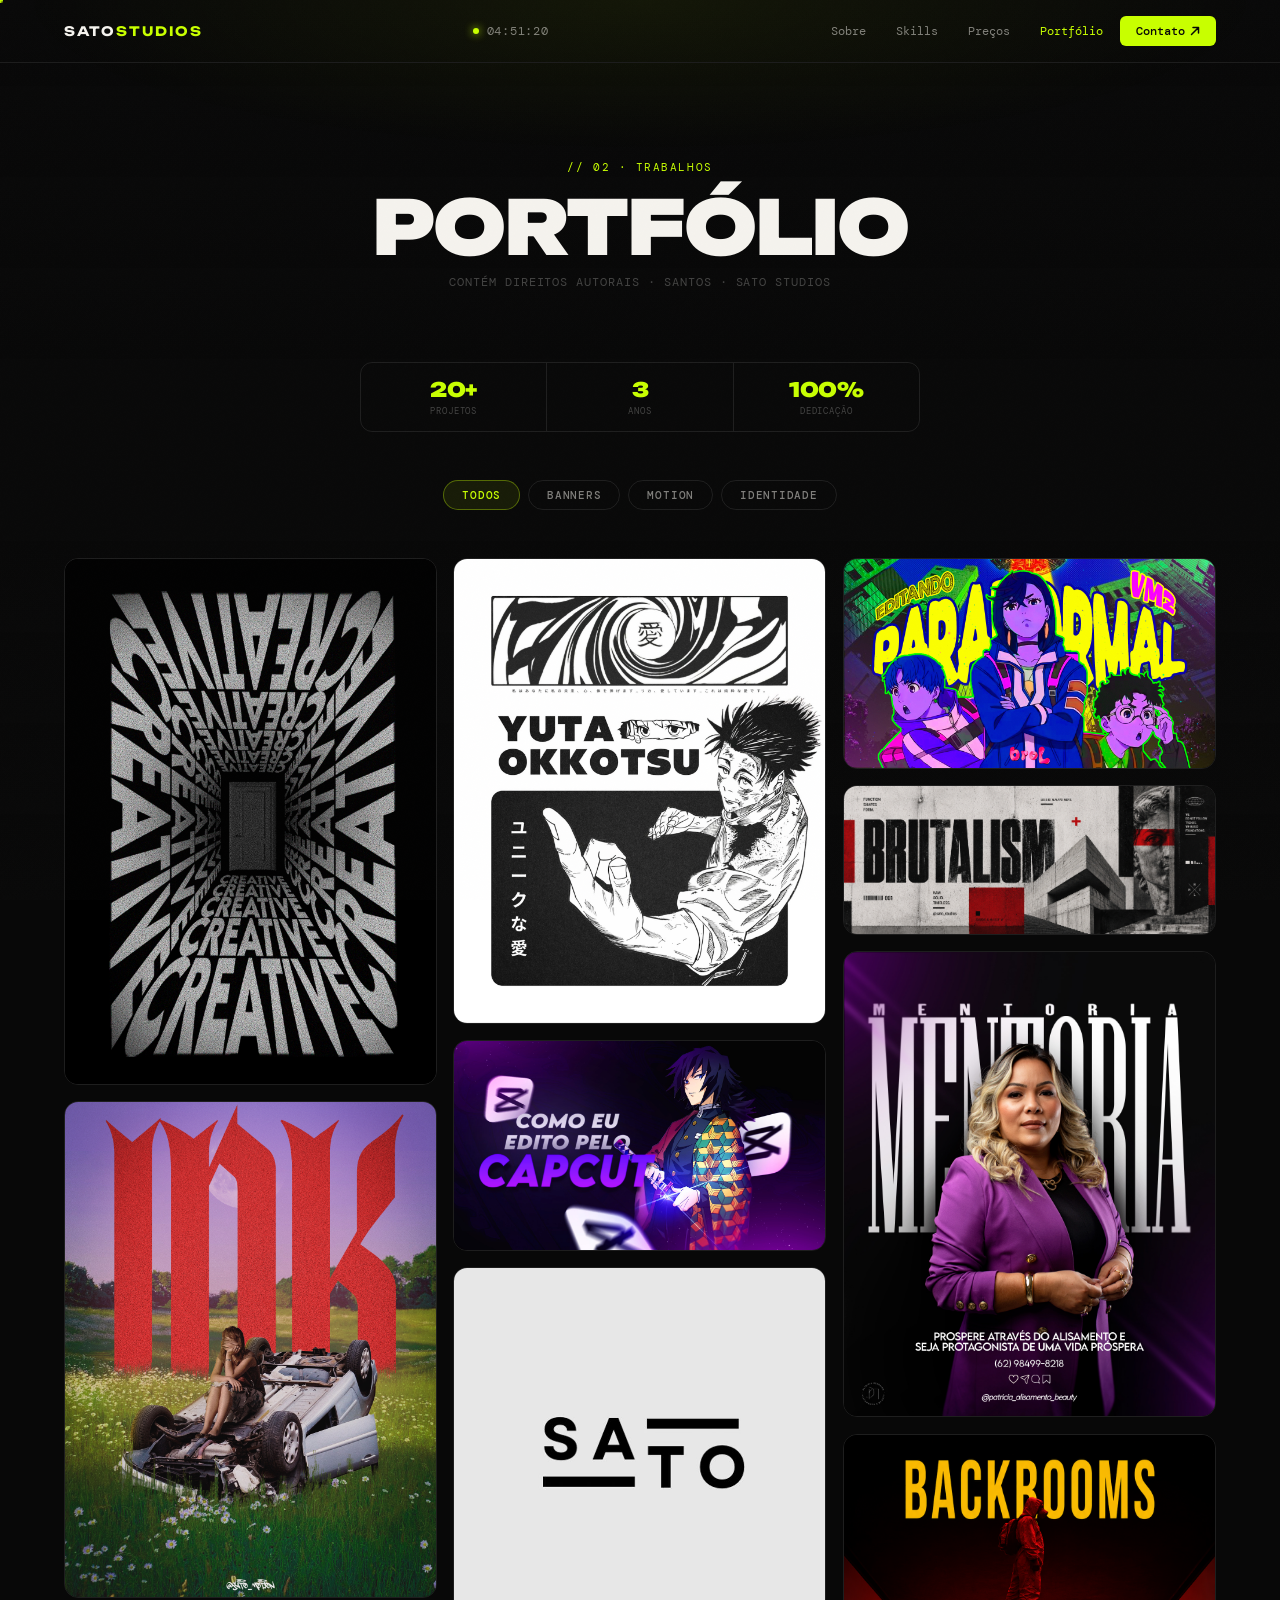
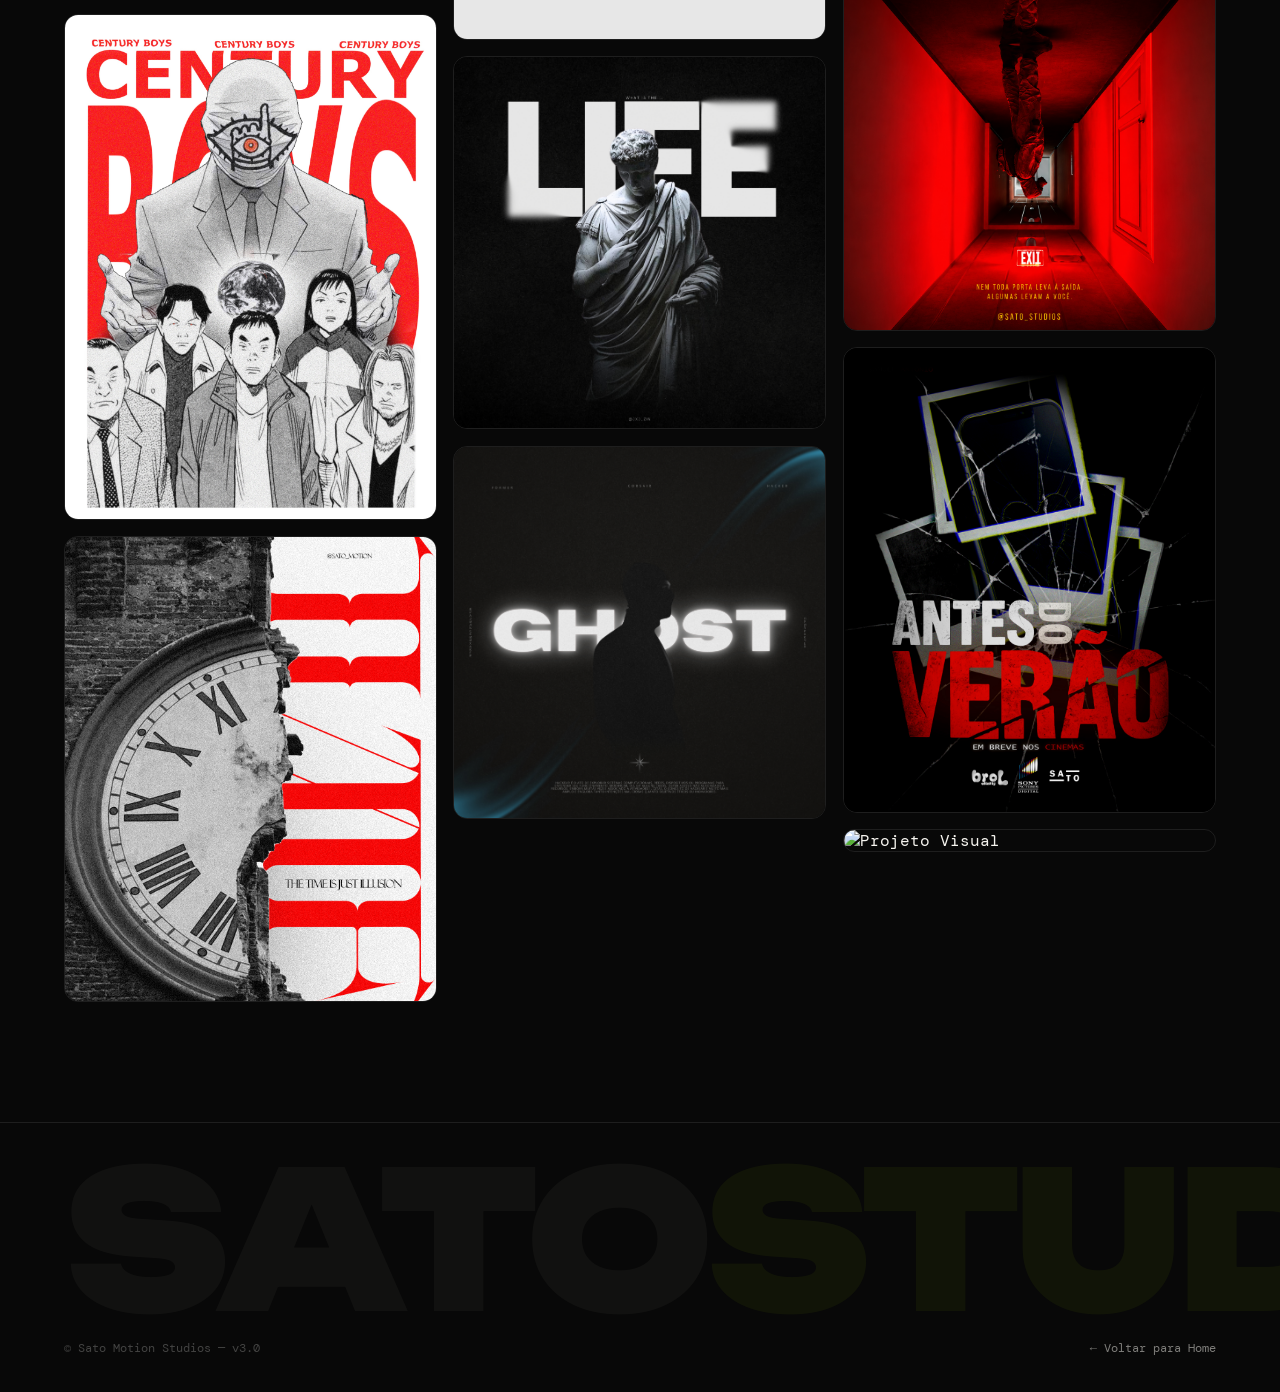
==== commit 10371775: "Mega update" ====
--- a/portfolio.html
+++ b/portfolio.html
@@ -1,844 +1,1308 @@
 <!DOCTYPE html>
 <html lang="pt-BR">
+
 <head>
   <meta charset="UTF-8">
   <meta name="viewport" content="width=device-width, initial-scale=1.0">
   <title>Portfólio — Sato Studios</title>
-  <link rel="icon" href="logo.png" type="image/png">
+  <link rel="icon" href="01-imagens/logo.png" type="image/png">
   <link rel="preconnect" href="https://fonts.googleapis.com">
   <link rel="preconnect" href="https://fonts.gstatic.com" crossorigin>
-  <link href="https://fonts.googleapis.com/css2?family=Unbounded:wght@300;400;700;900&family=Instrument+Serif:ital@0;1&family=DM+Mono:wght@300;400;500&display=swap" rel="stylesheet">
+  <link
+    href="https://fonts.googleapis.com/css2?family=Unbounded:wght@300;400;700;900&family=Instrument+Serif:ital@0;1&family=DM+Mono:wght@300;400;500&display=swap"
+    rel="stylesheet">
 
   <style>
     /* ── RESET & TOKENS ── */
-    *,*::before,*::after{margin:0;padding:0;box-sizing:border-box}
-    :root{
-      --bg:#080808;--off:#101010;
-      --surf:rgba(255,255,255,0.04);
-      --bd:rgba(255,255,255,0.09);
-      --bdh:rgba(255,255,255,0.22);
-      --w:#f5f3ee;--mut:rgba(245,243,238,.5);--dim:rgba(245,243,238,.25);
-      --acc:#c8ff00;
-      --acc-rgb:200,255,0;
-      --fd:'Unbounded',sans-serif;
-      --fs:'Instrument Serif',serif;
-      --fm:'DM Mono',monospace;
-      --pad:clamp(18px,5vw,72px);
-      --r:14px;
-    }
-    html{scroll-behavior:auto}
-    body{
-      background:var(--bg);color:var(--w);
-      font-family:var(--fm);overflow-x:hidden;
-      -webkit-font-smoothing:antialiased;
-    }
-    @media(pointer:fine){body{cursor:none}}
+    *,
+    *::before,
+    *::after {
+      margin: 0;
+      padding: 0;
+      box-sizing: border-box
+    }
+
+    :root {
+      --bg: #080808;
+      --off: #101010;
+      --surf: rgba(255, 255, 255, 0.04);
+      --bd: rgba(255, 255, 255, 0.09);
+      --bdh: rgba(255, 255, 255, 0.22);
+      --w: #f5f3ee;
+      --mut: rgba(245, 243, 238, .5);
+      --dim: rgba(245, 243, 238, .25);
+      --acc: #c8ff00;
+      --acc-rgb: 200, 255, 0;
+      --fd: 'Unbounded', sans-serif;
+      --fs: 'Instrument Serif', serif;
+      --fm: 'DM Mono', monospace;
+      --pad: clamp(18px, 5vw, 72px);
+      --r: 14px;
+    }
+
+    html {
+      scroll-behavior: auto
+    }
+
+    body {
+      background: var(--bg);
+      color: var(--w);
+      font-family: var(--fm);
+      overflow-x: hidden;
+      -webkit-font-smoothing: antialiased;
+    }
+
+    @media(pointer:fine) {
+      body {
+        cursor: none
+      }
+    }
 
     /* ── CURSOR ── */
-    .c-dot,.c-ring{
-      position:fixed;pointer-events:none;z-index:9999;
-      border-radius:50%;transform:translate(-50%,-50%);will-change:left,top;
-    }
-    .c-dot{width:5px;height:5px;background:var(--acc);transition:opacity .2s}
-    .c-ring{width:32px;height:32px;border:1.5px solid rgba(200,255,0,.35);transition:width .18s,height .18s,border-color .18s}
-    @media(pointer:coarse){.c-dot,.c-ring{display:none}}
+    .c-dot,
+    .c-ring {
+      position: fixed;
+      pointer-events: none;
+      z-index: 9999;
+      border-radius: 50%;
+      transform: translate(-50%, -50%);
+      will-change: left, top;
+    }
+
+    .c-dot {
+      width: 5px;
+      height: 5px;
+      background: var(--acc);
+      transition: opacity .2s
+    }
+
+    .c-ring {
+      width: 32px;
+      height: 32px;
+      border: 1.5px solid rgba(200, 255, 0, .35);
+      transition: width .18s, height .18s, border-color .18s
+    }
+
+    @media(pointer:coarse) {
+
+      .c-dot,
+      .c-ring {
+        display: none
+      }
+    }
 
     /* ── NOISE ── */
-    .noise{
-      position:fixed;inset:0;z-index:2;pointer-events:none;opacity:.026;
-      background-image:url("data:image/svg+xml,%3Csvg viewBox='0 0 200 200' xmlns='http://www.w3.org/2000/svg'%3E%3Cfilter id='n'%3E%3CfeTurbulence type='fractalNoise' baseFrequency='.9' numOctaves='4' stitchTiles='stitch'/%3E%3C/filter%3E%3Crect width='100%25' height='100%25' filter='url(%23n)'/%3E%3C/svg%3E");
-      background-size:180px;
-    }
-
-    /* ── PARTICLE CANVAS (2D constellation bg) ── */
-    #particles-canvas{position:fixed;inset:0;z-index:0;pointer-events:none}
+    .noise {
+      position: fixed;
+      inset: 0;
+      z-index: 2;
+      pointer-events: none;
+      opacity: .026;
+      background-image: url("data:image/svg+xml,%3Csvg viewBox='0 0 200 200' xmlns='http://www.w3.org/2000/svg'%3E%3Cfilter id='n'%3E%3CfeTurbulence type='fractalNoise' baseFrequency='.9' numOctaves='4' stitchTiles='stitch'/%3E%3C/filter%3E%3Crect width='100%25' height='100%25' filter='url(%23n)'/%3E%3C/svg%3E");
+      background-size: 180px;
+    }
 
     /* ── VIDEO BG ── */
-    .vbg{position:fixed;inset:0;z-index:-1}
-    .vbg video{width:100%;height:100%;object-fit:cover;opacity:.06}
-    .vbg::after{
-      content:'';position:absolute;inset:0;
-      background:linear-gradient(to bottom,var(--bg) 0%,rgba(8,8,8,.5) 40%,rgba(8,8,8,.5) 60%,var(--bg) 100%);
+    .vbg {
+      position: fixed;
+      inset: 0;
+      z-index: -1
+    }
+
+    .vbg video {
+      width: 100%;
+      height: 100%;
+      object-fit: cover;
+      opacity: .06
+    }
+
+    .vbg::after {
+      content: '';
+      position: absolute;
+      inset: 0;
+      background: linear-gradient(to bottom, var(--bg) 0%, rgba(8, 8, 8, .5) 40%, rgba(8, 8, 8, .5) 60%, var(--bg) 100%);
     }
 
     /* ── HEADER ── */
-    .hdr{
-      position:fixed;top:0;left:0;right:0;z-index:200;
-      transition:background .35s,border-color .35s,backdrop-filter .35s;
-      border-bottom:1px solid transparent;
-    }
-    .hdr.scrolled{
-      background:rgba(8,8,8,.9);backdrop-filter:blur(22px);
-      -webkit-backdrop-filter:blur(22px);border-color:var(--bd);
-    }
-    .hdr-inner{
-      display:flex;align-items:center;justify-content:space-between;
-      height:62px;padding:0 var(--pad);max-width:1280px;margin:0 auto;
-    }
-    .wordmark{
-      font-family:var(--fd);font-size:13px;font-weight:700;
-      letter-spacing:.14em;text-decoration:none;color:var(--w);transition:opacity .2s;
-    }
-    .wordmark span{color:var(--acc)}
-    .wordmark:hover{opacity:.75}
-
-    .hdr-mid{display:flex;align-items:center;gap:8px}
-    .ldot{width:6px;height:6px;background:var(--acc);border-radius:50%;box-shadow:0 0 8px var(--acc);animation:blink 2s ease-in-out infinite}
-    @keyframes blink{0%,100%{opacity:1}50%{opacity:.25}}
-    .clk{font-family:var(--fm);font-size:12px;color:var(--mut);letter-spacing:.06em}
-
-    .hdr-right{display:flex;align-items:center;gap:4px}
-    .hl{
-      padding:7px 13px;font-family:var(--fm);font-size:12px;
-      color:var(--mut);text-decoration:none;border-radius:6px;
-      transition:color .2s,background .2s;
-    }
-    .hl:hover{color:var(--w);background:var(--surf)}
-    .hl[aria-current="page"]{color:var(--acc)}
-    .hdr-cta{
-      display:flex;align-items:center;gap:5px;
-      padding:7px 16px;font-family:var(--fm);font-size:12px;font-weight:500;
-      color:var(--bg);background:var(--acc);border-radius:6px;
-      text-decoration:none;transition:opacity .2s,transform .2s,box-shadow .2s;
-    }
-    .hdr-cta:hover{opacity:.85;transform:translateY(-1px);box-shadow:0 6px 20px rgba(var(--acc-rgb),.25)}
-
-    .burger{display:none;flex-direction:column;gap:5px;background:none;border:none;cursor:pointer;padding:6px}
-    .burger span{display:block;width:20px;height:1.5px;background:var(--w);border-radius:2px;transition:transform .28s,opacity .28s;transform-origin:center}
-    .burger.open span:first-child{transform:translateY(6.5px) rotate(45deg)}
-    .burger.open span:last-child{transform:translateY(-6.5px) rotate(-45deg)}
-
-    .mob-nav{
-      display:flex;flex-direction:column;
-      background:rgba(8,8,8,.97);border-top:1px solid var(--bd);
-      padding:12px var(--pad) 0;overflow:hidden;max-height:0;
-      transition:max-height .35s cubic-bezier(.16,1,.3,1),padding .35s;
-    }
-    .mob-nav.open{max-height:280px}
-    .ml{
-      padding:13px 0;font-family:var(--fm);font-size:14px;
-      color:var(--mut);text-decoration:none;
-      border-bottom:1px solid var(--bd);transition:color .2s,padding-left .2s;
-    }
-    .ml:last-child{border:none}
-    .ml:hover,.ml.acc{color:var(--w);padding-left:6px}
-    .ml.acc{color:var(--acc)}
+    .hdr {
+      position: fixed;
+      top: 0;
+      left: 0;
+      right: 0;
+      z-index: 200;
+      transition: background .35s, border-color .35s, backdrop-filter .35s;
+      border-bottom: 1px solid transparent;
+    }
+
+    .hdr.scrolled {
+      background: rgba(8, 8, 8, .9);
+      backdrop-filter: blur(22px);
+      -webkit-backdrop-filter: blur(22px);
+      border-color: var(--bd);
+    }
+
+    .hdr-inner {
+      display: flex;
+      align-items: center;
+      justify-content: space-between;
+      height: 62px;
+      padding: 0 var(--pad);
+      max-width: 1280px;
+      margin: 0 auto;
+    }
+
+    .wordmark {
+      font-family: var(--fd);
+      font-size: 13px;
+      font-weight: 700;
+      letter-spacing: .14em;
+      text-decoration: none;
+      color: var(--w);
+      transition: opacity .2s;
+    }
+
+    .wordmark span {
+      color: var(--acc)
+    }
+
+    .wordmark:hover {
+      opacity: .75
+    }
+
+    .hdr-mid {
+      display: flex;
+      align-items: center;
+      gap: 8px
+    }
+
+    .ldot {
+      width: 6px;
+      height: 6px;
+      background: var(--acc);
+      border-radius: 50%;
+      box-shadow: 0 0 8px var(--acc);
+      animation: blink 2s ease-in-out infinite
+    }
+
+    @keyframes blink {
+
+      0%,
+      100% {
+        opacity: 1
+      }
+
+      50% {
+        opacity: .25
+      }
+    }
+
+    .clk {
+      font-family: var(--fm);
+      font-size: 12px;
+      color: var(--mut);
+      letter-spacing: .06em
+    }
+
+    .hdr-right {
+      display: flex;
+      align-items: center;
+      gap: 4px
+    }
+
+    .hl {
+      padding: 7px 13px;
+      font-family: var(--fm);
+      font-size: 12px;
+      color: var(--mut);
+      text-decoration: none;
+      border-radius: 6px;
+      transition: color .2s, background .2s;
+    }
+
+    .hl:hover {
+      color: var(--w);
+      background: var(--surf)
+    }
+
+    .hl[aria-current="page"] {
+      color: var(--acc)
+    }
+
+    .hdr-cta {
+      display: flex;
+      align-items: center;
+      gap: 5px;
+      padding: 7px 16px;
+      font-family: var(--fm);
+      font-size: 12px;
+      font-weight: 500;
+      color: var(--bg);
+      background: var(--acc);
+      border-radius: 6px;
+      text-decoration: none;
+      transition: opacity .2s, transform .2s, box-shadow .2s;
+    }
+
+    .hdr-cta:hover {
+      opacity: .85;
+      transform: translateY(-1px);
+      box-shadow: 0 6px 20px rgba(var(--acc-rgb), .25)
+    }
+
+    .burger {
+      display: none;
+      flex-direction: column;
+      gap: 5px;
+      background: none;
+      border: none;
+      cursor: pointer;
+      padding: 6px
+    }
+
+    .burger span {
+      display: block;
+      width: 20px;
+      height: 1.5px;
+      background: var(--w);
+      border-radius: 2px;
+      transition: transform .28s, opacity .28s;
+      transform-origin: center
+    }
+
+    .burger.open span:first-child {
+      transform: translateY(6.5px) rotate(45deg)
+    }
+
+    .burger.open span:last-child {
+      transform: translateY(-6.5px) rotate(-45deg)
+    }
+
+    .mob-nav {
+      display: flex;
+      flex-direction: column;
+      background: rgba(8, 8, 8, .97);
+      border-top: 1px solid var(--bd);
+      padding: 0px var(--pad) 0;
+      overflow: hidden;
+      max-height: 0;
+      transition: max-height .35s cubic-bezier(.16, 1, .3, 1), padding .35s;
+    }
+
+    .mob-nav.open {
+      max-height: 280px
+    }
+
+    .ml {
+      padding: 13px 0;
+      font-family: var(--fm);
+      font-size: 14px;
+      color: var(--mut);
+      text-decoration: none;
+      border-bottom: 1px solid var(--bd);
+      transition: color .2s, padding-left .2s;
+    }
+
+    .ml:last-child {
+      border: none
+    }
+
+    .ml:hover,
+    .ml.acc {
+      color: var(--w);
+      padding-left: 6px
+    }
+
+    .ml.acc {
+      color: var(--acc)
+    }
 
     /* ── PAGE HEADER ── */
-    .page-hdr{
-      padding:clamp(100px,14vw,160px) var(--pad) clamp(40px,6vw,72px);
-      position:relative;z-index:1;text-align:center;overflow:hidden;
-    }
-    .page-hdr::before{
-      content:'';position:absolute;inset:0;pointer-events:none;
-      background:radial-gradient(ellipse 70% 60% at 50% 0%,rgba(var(--acc-rgb),.06) 0%,transparent 70%);
-    }
-    .ph-eyebrow{
-      font-family:var(--fm);font-size:11px;color:var(--acc);
-      letter-spacing:.14em;text-transform:uppercase;
-      display:block;margin-bottom:20px;
-      animation:fadeDown .5s ease both;
-    }
-    .ph-title{
-      font-family:var(--fd);font-weight:900;
-      font-size:clamp(32px,12vw,75px);
-      line-height:.88;letter-spacing:-.03em;
-      animation:titleIn .75s cubic-bezier(.16,1,.3,1) .1s both;
-    }
-    @keyframes titleIn{from{opacity:0;transform:translateY(40px)}to{opacity:1;transform:translateY(0)}}
-    @keyframes fadeDown{from{opacity:0;transform:translateY(-14px)}to{opacity:1;transform:translateY(0)}}
-    .ph-sub{
-      font-family:var(--fm);font-size:12px;color:var(--dim);
-      margin-top:14px;letter-spacing:.08em;text-transform:uppercase;
-      animation:fadeDown .5s ease .25s both;
+    .page-hdr {
+      padding: clamp(100px, 14vw, 160px) var(--pad) clamp(40px, 6vw, 72px);
+      position: relative;
+      z-index: 1;
+      text-align: center;
+      overflow: hidden;
+    }
+
+    .page-hdr::before {
+      content: '';
+      position: absolute;
+      inset: 0;
+      pointer-events: none;
+      background: radial-gradient(ellipse 70% 60% at 50% 0%, rgba(var(--acc-rgb), .06) 0%, transparent 70%);
+    }
+
+    .ph-eyebrow {
+      font-family: var(--fm);
+      font-size: 11px;
+      color: var(--acc);
+      letter-spacing: .14em;
+      text-transform: uppercase;
+      display: block;
+      margin-bottom: 20px;
+      animation: fadeDown .5s ease both;
+    }
+
+    .ph-title {
+      font-family: var(--fd);
+      font-weight: 900;
+      font-size: clamp(32px, 12vw, 75px);
+      line-height: .88;
+      letter-spacing: -.03em;
+      animation: titleIn .75s cubic-bezier(.16, 1, .3, 1) .1s both;
+    }
+
+    @keyframes titleIn {
+      from {
+        opacity: 0;
+        transform: translateY(40px)
+      }
+
+      to {
+        opacity: 1;
+        transform: translateY(0)
+      }
+    }
+
+    @keyframes fadeDown {
+      from {
+        opacity: 0;
+        transform: translateY(-14px)
+      }
+
+      to {
+        opacity: 1;
+        transform: translateY(0)
+      }
+    }
+
+    .ph-sub {
+      font-family: var(--fm);
+      font-size: 12px;
+      color: var(--dim);
+      margin-top: 14px;
+      letter-spacing: .08em;
+      text-transform: uppercase;
+      animation: fadeDown .5s ease .25s both;
     }
 
     /* ── STATS BAR ── */
-    .stats-bar{
-      display:flex;justify-content:center;gap:0;
-      border:1px solid var(--bd);border-radius:12px;
-      max-width:560px;margin:0 auto 0;
-      overflow:hidden;
-      animation:fadeDown .5s ease .3s both;
-    }
-    .sb-item{
-      flex:1;padding:14px 20px;text-align:center;
-      border-right:1px solid var(--bd);
-    }
-    .sb-item:last-child{border-right:none}
-    .sb-n{
-      display:block;font-family:var(--fd);font-size:20px;font-weight:900;
-      color:var(--acc);letter-spacing:-.02em;
-    }
-    .sb-l{
-      display:block;font-family:var(--fm);font-size:9px;
-      color:var(--dim);letter-spacing:.1em;text-transform:uppercase;margin-top:3px;
+    .stats-bar {
+      display: flex;
+      justify-content: center;
+      gap: 0;
+      border: 1px solid var(--bd);
+      border-radius: 12px;
+      max-width: 560px;
+      margin: 0 auto 0;
+      overflow: hidden;
+      animation: fadeDown .5s ease .3s both;
+    }
+
+    .sb-item {
+      flex: 1;
+      padding: 14px 20px;
+      text-align: center;
+      border-right: 1px solid var(--bd);
+    }
+
+    .sb-item:last-child {
+      border-right: none
+    }
+
+    .sb-n {
+      display: block;
+      font-family: var(--fd);
+      font-size: 20px;
+      font-weight: 900;
+      color: var(--acc);
+      letter-spacing: -.02em;
+    }
+
+    .sb-l {
+      display: block;
+      font-family: var(--fm);
+      font-size: 9px;
+      color: var(--dim);
+      letter-spacing: .1em;
+      text-transform: uppercase;
+      margin-top: 3px;
     }
 
     /* ── FILTER BAR ── */
-    .filters{
-      display:flex;justify-content:center;gap:8px;flex-wrap:wrap;
-      padding:clamp(28px,4vw,48px) var(--pad) clamp(28px,4vw,48px);
-      position:relative;z-index:1;
-      animation:fadeUp .5s ease .35s both;
-    }
-    @keyframes fadeUp{from{opacity:0;transform:translateY(14px)}to{opacity:1;transform:translateY(0)}}
-    .ftag{
-      padding:7px 18px;
-      background:transparent;border:1px solid var(--bd);border-radius:100px;
-      font-family:var(--fm);font-size:11px;font-weight:500;color:var(--mut);
-      cursor:pointer;letter-spacing:.07em;text-transform:uppercase;
-      transition:all .2s;
-    }
-    .ftag.active,.ftag:hover{
-      background:rgba(var(--acc-rgb),.08);border-color:rgba(var(--acc-rgb),.35);color:var(--acc);
+    .filters {
+      display: flex;
+      justify-content: center;
+      gap: 8px;
+      flex-wrap: wrap;
+      padding: clamp(28px, 4vw, 48px) var(--pad) clamp(28px, 4vw, 48px);
+      position: relative;
+      z-index: 1;
+      animation: fadeUp .5s ease .35s both;
+    }
+
+    @keyframes fadeUp {
+      from {
+        opacity: 0;
+        transform: translateY(14px)
+      }
+
+      to {
+        opacity: 1;
+        transform: translateY(0)
+      }
+    }
+
+    .ftag {
+      padding: 7px 18px;
+      background: transparent;
+      border: 1px solid var(--bd);
+      border-radius: 100px;
+      font-family: var(--fm);
+      font-size: 11px;
+      font-weight: 500;
+      color: var(--mut);
+      cursor: pointer;
+      letter-spacing: .07em;
+      text-transform: uppercase;
+      transition: all .2s;
+    }
+
+    .ftag.active,
+    .ftag:hover {
+      background: rgba(var(--acc-rgb), .08);
+      border-color: rgba(var(--acc-rgb), .35);
+      color: var(--acc);
     }
 
     /* ── MASONRY GALLERY ── */
-    .gallery{
-      max-width:1320px;margin:0 auto;
-      padding:0 var(--pad) clamp(60px,10vw,120px);
-      columns:3;column-gap:16px;
-      position:relative;z-index:1;
-    }
-
-    .gitem{
-      break-inside:avoid;margin-bottom:16px;
-      position:relative;overflow:hidden;
-      border-radius:var(--r);
-      border:1px solid var(--bd);
-      cursor:pointer;
-      opacity:0;transform:perspective(900px) translateY(28px) rotateX(-8deg);
-      transform-style:preserve-3d;
+    .gallery {
+      max-width: 1320px;
+      margin: 0 auto;
+      padding: 0 var(--pad) clamp(60px, 10vw, 120px);
+      columns: 3;
+      column-gap: 16px;
+      position: relative;
+      z-index: 1;
+    }
+
+    .gitem {
+      break-inside: avoid;
+      margin-bottom: 16px;
+      position: relative;
+      overflow: hidden;
+      border-radius: var(--r);
+      border: 1px solid var(--bd);
+      cursor: pointer;
+      opacity: 0;
+      transform: translateY(28px);
       transition:
         opacity .55s ease,
-        transform .55s cubic-bezier(.16,1,.3,1),
+        transform .55s cubic-bezier(.16, 1, .3, 1),
         border-color .3s,
         box-shadow .3s;
-      will-change:transform,opacity;
-    }
-    .gitem.in{opacity:1;transform:perspective(900px) translateY(0) rotateX(0deg)}
-    .gitem:hover{
-      border-color:var(--bdh);
-      box-shadow:0 20px 50px rgba(0,0,0,.55),0 0 0 1px rgba(var(--acc-rgb),.06);
-    }
-    .gitem img{
-      width:100%;display:block;
-      transition:transform .55s ease;
-    }
-    .gitem:hover img{transform:scale(1.04)}
-
-    .gitem-cap{
-      position:absolute;inset:0;
-      background:linear-gradient(to top,rgba(8,8,8,.82) 0%,transparent 55%);
-      display:flex;align-items:flex-end;
-      padding:16px;
-      opacity:0;transition:opacity .28s;
-    }
-    .gitem:hover .gitem-cap{opacity:1}
-    .gitem-lbl{
-      font-family:var(--fm);font-size:11px;color:rgba(245,243,238,.75);
-      text-transform:uppercase;letter-spacing:.09em;
-    }
-    .gitem-icon{
-      position:absolute;top:14px;right:14px;
-      width:32px;height:32px;
-      background:rgba(var(--acc-rgb),.12);
-      border:1px solid rgba(var(--acc-rgb),.3);
-      border-radius:50%;
-      display:flex;align-items:center;justify-content:center;
-      opacity:0;transition:opacity .28s,transform .28s;
-      transform:scale(.7);
-    }
-    .gitem:hover .gitem-icon{opacity:1;transform:scale(1)}
+      will-change: transform, opacity;
+      transform-style: preserve-3d;
+    }
+
+    .gitem.in {
+      opacity: 1;
+      transform: translateY(0)
+    }
+
+    .gitem:hover {
+      border-color: var(--bdh);
+      box-shadow: 0 20px 50px rgba(0, 0, 0, .55), 0 0 0 1px rgba(var(--acc-rgb), .06);
+    }
+
+    .gitem img {
+      width: 100%;
+      display: block;
+      transition: transform .55s ease;
+    }
+
+    .gitem:hover img {
+      transform: scale(1.04)
+    }
+
+    .gitem-cap {
+      position: absolute;
+      inset: 0;
+      background: linear-gradient(to top, rgba(8, 8, 8, .82) 0%, transparent 55%);
+      display: flex;
+      align-items: flex-end;
+      padding: 16px;
+      opacity: 0;
+      transition: opacity .28s;
+    }
+
+    .gitem:hover .gitem-cap {
+      opacity: 1
+    }
+
+    .gitem-lbl {
+      font-family: var(--fm);
+      font-size: 11px;
+      color: rgba(245, 243, 238, .75);
+      text-transform: uppercase;
+      letter-spacing: .09em;
+    }
+
+    .gitem-icon {
+      position: absolute;
+      top: 14px;
+      right: 14px;
+      width: 32px;
+      height: 32px;
+      background: rgba(var(--acc-rgb), .12);
+      border: 1px solid rgba(var(--acc-rgb), .3);
+      border-radius: 50%;
+      display: flex;
+      align-items: center;
+      justify-content: center;
+      opacity: 0;
+      transition: opacity .28s, transform .28s;
+      transform: scale(.7);
+    }
+
+    .gitem:hover .gitem-icon {
+      opacity: 1;
+      transform: scale(1)
+    }
 
     /* ── MODAL ── */
-    .modal{
-      position:fixed;inset:0;z-index:1000;
-      display:flex;align-items:center;justify-content:center;
-      pointer-events:none;opacity:0;
-      transition:opacity .3s ease;
-    }
-    .modal.active{pointer-events:all;opacity:1}
-    .modal-bd{
-      position:absolute;inset:0;
-      background:rgba(8,8,8,.92);
-      backdrop-filter:blur(28px);-webkit-backdrop-filter:blur(28px);
-      cursor:pointer;
-    }
-    .modal-body{
-      position:relative;z-index:1;
-      max-width:90vw;max-height:90vh;
-      transform:scale(.9);opacity:0;
-      transition:transform .4s cubic-bezier(.16,1,.3,1),opacity .4s ease;
-    }
-    .modal.active .modal-body{transform:scale(1);opacity:1}
-    .modal-body img{
-      max-width:100%;max-height:88vh;
-      border-radius:var(--r);
-      box-shadow:0 40px 100px rgba(0,0,0,.8),0 0 0 1px rgba(var(--acc-rgb),.06);
-      display:block;
-    }
-
-    .modal-prev,.modal-next{
-      position:fixed;top:50%;
-      transform:translateY(-50%);
-      width:44px;height:44px;
-      background:rgba(255,255,255,.06);border:1px solid var(--bd);
-      border-radius:var(--r);
-      display:flex;align-items:center;justify-content:center;
-      cursor:pointer;z-index:1001;
-      transition:background .2s,border-color .2s;
-    }
-    .modal-prev:hover,.modal-next:hover{background:rgba(var(--acc-rgb),.1);border-color:rgba(var(--acc-rgb),.3)}
-    .modal-prev{left:clamp(8px,2vw,24px)}
-    .modal-next{right:clamp(8px,2vw,24px)}
-    .modal-prev svg,.modal-next svg{stroke:var(--mut)}
-    .modal-prev:hover svg,.modal-next:hover svg{stroke:var(--acc)}
-
-    .modal-close{
-      position:fixed;top:clamp(14px,2vw,24px);right:clamp(14px,2vw,24px);
-      width:44px;height:44px;
-      background:rgba(255,255,255,.06);border:1px solid var(--bd);
-      border-radius:var(--r);
-      display:flex;align-items:center;justify-content:center;
-      cursor:pointer;z-index:1002;
-      transition:background .2s,border-color .2s;
-    }
-    .modal-close:hover{background:rgba(var(--acc-rgb),.1);border-color:rgba(var(--acc-rgb),.3)}
-    .modal-close svg{stroke:var(--mut)}
-    .modal-close:hover svg{stroke:var(--acc)}
-
-    .modal-counter{
-      position:fixed;bottom:clamp(14px,2vw,24px);left:50%;
-      transform:translateX(-50%);
-      font-family:var(--fm);font-size:12px;color:var(--dim);
-      letter-spacing:.1em;z-index:1001;
-      background:rgba(8,8,8,.6);padding:6px 16px;border-radius:100px;
-      border:1px solid var(--bd);
+    .modal {
+      position: fixed;
+      inset: 0;
+      z-index: 1000;
+      display: flex;
+      align-items: center;
+      justify-content: center;
+      pointer-events: none;
+      opacity: 0;
+      transition: opacity .3s ease;
+    }
+
+    .modal.active {
+      pointer-events: all;
+      opacity: 1
+    }
+
+    .modal-bd {
+      position: absolute;
+      inset: 0;
+      background: rgba(8, 8, 8, .92);
+      backdrop-filter: blur(28px);
+      -webkit-backdrop-filter: blur(28px);
+      cursor: pointer;
+    }
+
+    .modal-body {
+      position: relative;
+      z-index: 1;
+      max-width: 90vw;
+      max-height: 90vh;
+      transform: scale(.9);
+      opacity: 0;
+      transition: transform .4s cubic-bezier(.16, 1, .3, 1), opacity .4s ease;
+    }
+
+    .modal.active .modal-body {
+      transform: scale(1);
+      opacity: 1
+    }
+
+    .modal-body img {
+      max-width: 100%;
+      max-height: 88vh;
+      border-radius: var(--r);
+      box-shadow: 0 40px 100px rgba(0, 0, 0, .8), 0 0 0 1px rgba(var(--acc-rgb), .06);
+      display: block;
+    }
+
+    .modal-prev,
+    .modal-next {
+      position: fixed;
+      top: 50%;
+      transform: translateY(-50%);
+      width: 44px;
+      height: 44px;
+      background: rgba(255, 255, 255, .06);
+      border: 1px solid var(--bd);
+      border-radius: var(--r);
+      display: flex;
+      align-items: center;
+      justify-content: center;
+      cursor: pointer;
+      z-index: 1001;
+      transition: background .2s, border-color .2s;
+    }
+
+    .modal-prev:hover,
+    .modal-next:hover {
+      background: rgba(var(--acc-rgb), .1);
+      border-color: rgba(var(--acc-rgb), .3)
+    }
+
+    .modal-prev {
+      left: clamp(8px, 2vw, 24px)
+    }
+
+    .modal-next {
+      right: clamp(8px, 2vw, 24px)
+    }
+
+    .modal-prev svg,
+    .modal-next svg {
+      stroke: var(--mut)
+    }
+
+    .modal-prev:hover svg,
+    .modal-next:hover svg {
+      stroke: var(--acc)
+    }
+
+    .modal-close {
+      position: fixed;
+      top: clamp(14px, 2vw, 24px);
+      right: clamp(14px, 2vw, 24px);
+      width: 44px;
+      height: 44px;
+      background: rgba(255, 255, 255, .06);
+      border: 1px solid var(--bd);
+      border-radius: var(--r);
+      display: flex;
+      align-items: center;
+      justify-content: center;
+      cursor: pointer;
+      z-index: 1002;
+      transition: background .2s, border-color .2s;
+    }
+
+    .modal-close:hover {
+      background: rgba(var(--acc-rgb), .1);
+      border-color: rgba(var(--acc-rgb), .3)
+    }
+
+    .modal-close svg {
+      stroke: var(--mut)
+    }
+
+    .modal-close:hover svg {
+      stroke: var(--acc)
+    }
+
+    .modal-counter {
+      position: fixed;
+      bottom: clamp(14px, 2vw, 24px);
+      left: 50%;
+      transform: translateX(-50%);
+      font-family: var(--fm);
+      font-size: 12px;
+      color: var(--dim);
+      letter-spacing: .1em;
+      z-index: 1001;
+      background: rgba(8, 8, 8, .6);
+      padding: 6px 16px;
+      border-radius: 100px;
+      border: 1px solid var(--bd);
     }
 
     /* ── FOOTER ── */
-    .footer{border-top:1px solid var(--bd);position:relative;z-index:1;overflow:hidden}
-    .fg{
-      font-family:var(--fd);font-weight:900;
-      font-size:clamp(72px,15vw,210px);line-height:.84;letter-spacing:-.04em;
-      color:rgba(245,243,238,.04);padding:36px var(--pad) 0;user-select:none;
-    }
-    .fg span{color:rgba(var(--acc-rgb),.05)}
-    .fb{
-      display:flex;align-items:center;justify-content:space-between;
-      padding:20px var(--pad) 36px;
-    }
-    .fb p{font-family:var(--fm);font-size:12px;color:var(--dim)}
-    .fb a{font-family:var(--fm);font-size:12px;color:var(--mut);text-decoration:none;transition:color .2s}
-    .fb a:hover{color:var(--acc)}
+    .footer {
+      border-top: 1px solid var(--bd);
+      position: relative;
+      z-index: 1;
+      overflow: hidden
+    }
+
+    .fg {
+      font-family: var(--fd);
+      font-weight: 900;
+      font-size: clamp(72px, 15vw, 210px);
+      line-height: .84;
+      letter-spacing: -.04em;
+      color: rgba(245, 243, 238, .04);
+      padding: 36px var(--pad) 0;
+      user-select: none;
+    }
+
+    .fg span {
+      color: rgba(var(--acc-rgb), .05)
+    }
+
+    .fb {
+      display: flex;
+      align-items: center;
+      justify-content: space-between;
+      padding: 20px var(--pad) 36px;
+    }
+
+    .fb p {
+      font-family: var(--fm);
+      font-size: 12px;
+      color: var(--dim)
+    }
+
+    .fb a {
+      font-family: var(--fm);
+      font-size: 12px;
+      color: var(--mut);
+      text-decoration: none;
+      transition: color .2s
+    }
+
+    .fb a:hover {
+      color: var(--acc)
+    }
 
     /* ── RESPONSIVE ── */
-    @media(max-width:900px){.gallery{columns:2}}
-    @media(max-width:768px){
-      .hdr-right{display:none}.hdr-mid{display:none}.burger{display:flex}
-    }
-    @media(max-width:600px){
-      .gallery{columns:1;padding:0 var(--pad) 60px}
-      .fb{flex-direction:column;gap:10px;text-align:center}
-      .stats-bar{max-width:100%;margin:0 var(--pad)}
+    @media(max-width:900px) {
+      .gallery {
+        columns: 2
+      }
+    }
+
+    @media(max-width:600px) {
+      .gallery {
+        columns: 1;
+        padding: 0 var(--pad) 60px
+      }
+
+      .hdr-right {
+        display: none
+      }
+
+      .hdr-mid {
+        display: none
+      }
+
+      .burger {
+        display: flex
+      }
+
+      .fb {
+        flex-direction: column;
+        gap: 10px;
+        text-align: center
+      }
+
+      .stats-bar {
+        max-width: 100%;
+        margin: 0 var(--pad)
+      }
     }
   </style>
 </head>
+
 <body>
 
-<div class="noise" aria-hidden="true"></div>
-<div class="c-dot" id="cDot" aria-hidden="true"></div>
-<div class="c-ring" id="cRing" aria-hidden="true"></div>
-
-<div class="vbg" aria-hidden="true">
-  <video autoplay muted loop playsinline>
-    <source src="Fundo.mp4" type="video/mp4">
-  </video>
-</div>
-
-<!-- ── HEADER ── -->
-<header class="hdr" id="hdr">
-  <div class="hdr-inner">
-    <a href="index.html" class="wordmark">SATO<span>STUDIOS</span></a>
-    <div class="hdr-mid">
-      <span class="ldot" aria-hidden="true"></span>
-      <span id="clock" class="clk" aria-live="polite">00:00:00</span>
-    </div>
-    <nav class="hdr-right" aria-label="Principal">
-      <a href="index.html#sobre"       class="hl">Sobre</a>
-      <a href="index.html#ferramentas" class="hl">Skills</a>
-      <a href="index.html#precos"      class="hl">Preços</a>
-      <a href="portfolio.html"         class="hl" aria-current="page">Portfólio</a>
-      <a href="https://wa.me/993486316" target="_blank" rel="noopener" class="hdr-cta">
-        Contato <svg width="10" height="10" viewBox="0 0 10 10" fill="none" aria-hidden="true"><path d="M1.5 8.5L8.5 1.5M8.5 1.5H3M8.5 1.5V7" stroke="currentColor" stroke-width="1.5" stroke-linecap="round"/></svg>
-      </a>
+  <div class="noise" aria-hidden="true"></div>
+  <div class="c-dot" id="cDot" aria-hidden="true"></div>
+  <div class="c-ring" id="cRing" aria-hidden="true"></div>
+
+  <div class="vbg" aria-hidden="true">
+    <video autoplay muted loop playsinline>
+      <source src="02-videos/Fundo.mp4" type="video/mp4">
+    </video>
+  </div>
+
+  <!-- ── HEADER ── -->
+  <header class="hdr" id="hdr">
+    <div class="hdr-inner">
+      <a href="index.html" class="wordmark">SATO<span>STUDIOS</span></a>
+      <div class="hdr-mid">
+        <span class="ldot" aria-hidden="true"></span>
+        <span id="clock" class="clk" aria-live="polite">00:00:00</span>
+      </div>
+      <nav class="hdr-right" aria-label="Principal">
+        <a href="index.html#sobre" class="hl">Sobre</a>
+        <a href="index.html#ferramentas" class="hl">Skills</a>
+        <a href="index.html#precos" class="hl">Preços</a>
+        <a href="portfolio.html" class="hl" aria-current="page">Portfólio</a>
+        <a href="https://wa.me/993486316" target="_blank" rel="noopener" class="hdr-cta">
+          Contato <svg width="10" height="10" viewBox="0 0 10 10" fill="none" aria-hidden="true">
+            <path d="M1.5 8.5L8.5 1.5M8.5 1.5H3M8.5 1.5V7" stroke="currentColor" stroke-width="1.5"
+              stroke-linecap="round" />
+          </svg>
+        </a>
+      </nav>
+      <button class="burger" id="burger" aria-label="Abrir menu" aria-expanded="false">
+        <span></span><span></span>
+      </button>
+    </div>
+    <nav class="mob-nav" id="mobNav" aria-label="Menu mobile">
+      <a href="index.html" class="ml">Home</a>
+      <a href="index.html#sobre" class="ml">Sobre</a>
+      <a href="index.html#ferramentas" class="ml">Skills</a>
+      <a href="index.html#precos" class="ml">Preços</a>
+      <a href="portfolio.html" class="ml" aria-current="page">Portfólio</a>
+      <a href="https://wa.me/993486316" target="_blank" rel="noopener" class="ml acc">Contato →</a>
     </nav>
-    <button class="burger" id="burger" aria-label="Abrir menu" aria-expanded="false">
-      <span></span><span></span>
+  </header>
+
+  <!-- ── PAGE HEADER ── -->
+  <div class="page-hdr">
+    <span class="ph-eyebrow">// 02 · Trabalhos</span>
+    <h1 class="ph-title">PORTFÓLIO</h1>
+    <p class="ph-sub">Contém direitos autorais · Santos · Sato Studios</p>
+  </div>
+
+  <!-- ── STATS BAR ── -->
+  <div class="stats-bar">
+    <div class="sb-item">
+      <span class="sb-n">20+</span>
+      <span class="sb-l">Projetos</span>
+    </div>
+    <div class="sb-item">
+      <span class="sb-n">3</span>
+      <span class="sb-l">Anos</span>
+    </div>
+    <div class="sb-item">
+      <span class="sb-n">100%</span>
+      <span class="sb-l">Dedicação</span>
+    </div>
+  </div>
+
+  <!-- ── FILTER BAR ── -->
+  <div class="filters" role="tablist" aria-label="Filtrar por categoria">
+    <button class="ftag active" data-filter="all" role="tab" aria-selected="true">Todos</button>
+    <button class="ftag" data-filter="banner" role="tab" aria-selected="false">Banners</button>
+    <button class="ftag" data-filter="motion" role="tab" aria-selected="false">Motion</button>
+    <button class="ftag" data-filter="identidade" role="tab" aria-selected="false">Identidade</button>
+  </div>
+
+  <!-- ── GALLERY ── -->
+  <main class="gallery" id="gallery" role="main">
+
+    <div class="gitem" data-cat="banner" tabindex="0" role="button" aria-label="Ver projeto: Design Visual">
+      <img src="01-imagens/teste-8.jpeg" alt="Projeto Design Visual" loading="lazy">
+      <div class="gitem-cap"><span class="gitem-lbl">Design Visual</span></div>
+      <div class="gitem-icon" aria-hidden="true">
+        <svg width="14" height="14" viewBox="0 0 14 14" fill="none">
+          <path d="M1.5 12.5L12.5 1.5M12.5 1.5H5M12.5 1.5V9" stroke="#c8ff00" stroke-width="1.5"
+            stroke-linecap="round" />
+        </svg>
+      </div>
+    </div>
+
+    <div class="gitem" data-cat="banner" tabindex="0" role="button" aria-label="Ver projeto: Banner">
+      <img src="01-imagens/teste-3.jpg" alt="Projeto Banner" loading="lazy">
+      <div class="gitem-cap"><span class="gitem-lbl">Banner</span></div>
+      <div class="gitem-icon" aria-hidden="true">
+        <svg width="14" height="14" viewBox="0 0 14 14" fill="none">
+          <path d="M1.5 12.5L12.5 1.5M12.5 1.5H5M12.5 1.5V9" stroke="#c8ff00" stroke-width="1.5"
+            stroke-linecap="round" />
+        </svg>
+      </div>
+    </div>
+
+    <div class="gitem" data-cat="identidade" tabindex="0" role="button" aria-label="Ver projeto: Visual Design">
+      <img src="01-imagens/teste-4.jpeg" alt="Projeto Visual Design" loading="lazy">
+      <div class="gitem-cap"><span class="gitem-lbl">Visual Design</span></div>
+      <div class="gitem-icon" aria-hidden="true">
+        <svg width="14" height="14" viewBox="0 0 14 14" fill="none">
+          <path d="M1.5 12.5L12.5 1.5M12.5 1.5H5M12.5 1.5V9" stroke="#c8ff00" stroke-width="1.5"
+            stroke-linecap="round" />
+        </svg>
+      </div>
+    </div>
+
+    <div class="gitem" data-cat="banner" tabindex="0" role="button" aria-label="Ver projeto: Arte Gráfica">
+      <img src="01-imagens/teste-1.jpeg" alt="Projeto Arte Gráfica" loading="lazy">
+      <div class="gitem-cap"><span class="gitem-lbl">Arte Gráfica</span></div>
+      <div class="gitem-icon" aria-hidden="true">
+        <svg width="14" height="14" viewBox="0 0 14 14" fill="none">
+          <path d="M1.5 12.5L12.5 1.5M12.5 1.5H5M12.5 1.5V9" stroke="#c8ff00" stroke-width="1.5"
+            stroke-linecap="round" />
+        </svg>
+      </div>
+    </div>
+
+    <div class="gitem" data-cat="identidade" tabindex="0" role="button" aria-label="Ver projeto: Identidade Visual">
+      <img src="01-imagens/teste-2.jpeg" alt="Projeto Identidade Visual" loading="lazy">
+      <div class="gitem-cap"><span class="gitem-lbl">Identidade Visual</span></div>
+      <div class="gitem-icon" aria-hidden="true">
+        <svg width="14" height="14" viewBox="0 0 14 14" fill="none">
+          <path d="M1.5 12.5L12.5 1.5M12.5 1.5H5M12.5 1.5V9" stroke="#c8ff00" stroke-width="1.5"
+            stroke-linecap="round" />
+        </svg>
+      </div>
+    </div>
+
+    <div class="gitem" data-cat="banner" tabindex="0" role="button" aria-label="Ver projeto: Motion">
+      <img src="01-imagens/teste-7.jpg" alt="Projeto Motion" loading="lazy">
+      <div class="gitem-cap"><span class="gitem-lbl">Motion</span></div>
+      <div class="gitem-icon" aria-hidden="true">
+        <svg width="14" height="14" viewBox="0 0 14 14" fill="none">
+          <path d="M1.5 12.5L12.5 1.5M12.5 1.5H5M12.5 1.5V9" stroke="#c8ff00" stroke-width="1.5"
+            stroke-linecap="round" />
+        </svg>
+      </div>
+    </div>
+
+    <div class="gitem" data-cat="banner" tabindex="0" role="button" aria-label="Ver projeto: Design">
+      <img src="01-imagens/teste-5.jpeg" alt="Projeto Design" loading="lazy">
+      <div class="gitem-cap"><span class="gitem-lbl">Design</span></div>
+      <div class="gitem-icon" aria-hidden="true">
+        <svg width="14" height="14" viewBox="0 0 14 14" fill="none">
+          <path d="M1.5 12.5L12.5 1.5M12.5 1.5H5M12.5 1.5V9" stroke="#c8ff00" stroke-width="1.5"
+            stroke-linecap="round" />
+        </svg>
+      </div>
+    </div>
+
+    <div class="gitem" data-cat="banner" tabindex="0" role="button" aria-label="Ver projeto: Criação">
+      <img src="01-imagens/teste-11.jpg" alt="Projeto Criação" loading="lazy">
+      <div class="gitem-cap"><span class="gitem-lbl">Criação</span></div>
+      <div class="gitem-icon" aria-hidden="true">
+        <svg width="14" height="14" viewBox="0 0 14 14" fill="none">
+          <path d="M1.5 12.5L12.5 1.5M12.5 1.5H5M12.5 1.5V9" stroke="#c8ff00" stroke-width="1.5"
+            stroke-linecap="round" />
+        </svg>
+      </div>
+    </div>
+
+    <div class="gitem" data-cat="banner" tabindex="0" role="button" aria-label="Ver projeto: Banner">
+      <img src="01-imagens/teste-10.jpg" alt="Projeto Banner" loading="lazy">
+      <div class="gitem-cap"><span class="gitem-lbl">Banner</span></div>
+      <div class="gitem-icon" aria-hidden="true">
+        <svg width="14" height="14" viewBox="0 0 14 14" fill="none">
+          <path d="M1.5 12.5L12.5 1.5M12.5 1.5H5M12.5 1.5V9" stroke="#c8ff00" stroke-width="1.5"
+            stroke-linecap="round" />
+        </svg>
+      </div>
+    </div>
+
+    <div class="gitem" data-cat="identidade" tabindex="0" role="button" aria-label="Ver projeto: Visual">
+      <img src="01-imagens/teste-9.jpeg" alt="Projeto Visual" loading="lazy">
+      <div class="gitem-cap"><span class="gitem-lbl">Visual</span></div>
+      <div class="gitem-icon" aria-hidden="true">
+        <svg width="14" height="14" viewBox="0 0 14 14" fill="none">
+          <path d="M1.5 12.5L12.5 1.5M12.5 1.5H5M12.5 1.5V9" stroke="#c8ff00" stroke-width="1.5"
+            stroke-linecap="round" />
+        </svg>
+      </div>
+    </div>
+
+    <div class="gitem" data-cat="identidade" tabindex="0" role="button" aria-label="Ver projeto: Visual">
+      <img src="01-imagens/teste-13.png" alt="Projeto Visual" loading="lazy">
+      <div class="gitem-cap"><span class="gitem-lbl">Visual</span></div>
+      <div class="gitem-icon" aria-hidden="true">
+        <svg width="14" height="14" viewBox="0 0 14 14" fill="none">
+          <path d="M1.5 12.5L12.5 1.5M12.5 1.5H5M12.5 1.5V9" stroke="#c8ff00" stroke-width="1.5"
+            stroke-linecap="round" />
+        </svg>
+      </div>
+    </div>
+
+    <div class="gitem" data-cat="identidade" tabindex="0" role="button" aria-label="Ver projeto: Visual">
+      <img src="01-imagens/teste-14.jpg" alt="Projeto Visual" loading="lazy">
+      <div class="gitem-cap"><span class="gitem-lbl">Visual</span></div>
+      <div class="gitem-icon" aria-hidden="true">
+        <svg width="14" height="14" viewBox="0 0 14 14" fill="none">
+          <path d="M1.5 12.5L12.5 1.5M12.5 1.5H5M12.5 1.5V9" stroke="#c8ff00" stroke-width="1.5"
+            stroke-linecap="round" />
+        </svg>
+      </div>
+    </div>
+
+    <div class="gitem" data-cat="identidade" tabindex="0" role="button" aria-label="Ver projeto: Visual">
+      <img src="01-imagens/teste-15.png" alt="Projeto Visual" loading="lazy">
+      <div class="gitem-cap"><span class="gitem-lbl">Visual</span></div>
+      <div class="gitem-icon" aria-hidden="true">
+        <svg width="14" height="14" viewBox="0 0 14 14" fill="none">
+          <path d="M1.5 12.5L12.5 1.5M12.5 1.5H5M12.5 1.5V9" stroke="#c8ff00" stroke-width="1.5"
+            stroke-linecap="round" />
+        </svg>
+      </div>
+    </div>
+
+    <div class="gitem" data-cat="identidade" tabindex="0" role="button" aria-label="Ver projeto: Visual">
+      <img src="01-imagens/teste-16.jpg" alt="Projeto Visual" loading="lazy">
+      <div class="gitem-cap"><span class="gitem-lbl">Visual</span></div>
+      <div class="gitem-icon" aria-hidden="true">
+        <svg width="14" height="14" viewBox="0 0 14 14" fill="none">
+          <path d="M1.5 12.5L12.5 1.5M12.5 1.5H5M12.5 1.5V9" stroke="#c8ff00" stroke-width="1.5"
+            stroke-linecap="round" />
+        </svg>
+      </div>
+    </div>
+
+    <div class="gitem" data-cat="identidade" tabindex="0" role="button" aria-label="Ver projeto: Visual">
+      <img src="01-imagens/teste-17.png" alt="Projeto Visual" loading="lazy">
+      <div class="gitem-cap"><span class="gitem-lbl">Visual</span></div>
+      <div class="gitem-icon" aria-hidden="true">
+        <svg width="14" height="14" viewBox="0 0 14 14" fill="none">
+          <path d="M1.5 12.5L12.5 1.5M12.5 1.5H5M12.5 1.5V9" stroke="#c8ff00" stroke-width="1.5"
+            stroke-linecap="round" />
+        </svg>
+      </div>
+    </div>
+
+  </main>
+
+  <!-- ── MODAL ── -->
+  <div class="modal" id="modal" role="dialog" aria-label="Visualizar projeto" aria-modal="true">
+    <div class="modal-bd" id="modalBd"></div>
+    <div class="modal-body">
+      <img id="modalImg" src="" alt="">
+    </div>
+    <button class="modal-close" id="modalClose" aria-label="Fechar">
+      <svg width="16" height="16" viewBox="0 0 16 16" fill="none" stroke-width="1.8" stroke-linecap="round">
+        <path d="M3 3l10 10M13 3L3 13" />
+      </svg>
     </button>
+    <button class="modal-prev" id="modalPrev" aria-label="Anterior">
+      <svg width="16" height="16" viewBox="0 0 16 16" fill="none" stroke-width="1.8" stroke-linecap="round">
+        <path d="M10 3L5 8l5 5" />
+      </svg>
+    </button>
+    <button class="modal-next" id="modalNext" aria-label="Próximo">
+      <svg width="16" height="16" viewBox="0 0 16 16" fill="none" stroke-width="1.8" stroke-linecap="round">
+        <path d="M6 3l5 5-5 5" />
+      </svg>
+    </button>
+    <div class="modal-counter" id="modalCounter" aria-live="polite">1 / 15</div>
   </div>
-  <nav class="mob-nav" id="mobNav" aria-label="Menu mobile">
-    <a href="index.html"             class="ml">Home</a>
-    <a href="index.html#sobre"       class="ml">Sobre</a>
-    <a href="index.html#ferramentas" class="ml">Skills</a>
-    <a href="index.html#precos"      class="ml">Preços</a>
-    <a href="portfolio.html"         class="ml" aria-current="page">Portfólio</a>
-    <a href="https://wa.me/993486316" target="_blank" rel="noopener" class="ml acc">Contato →</a>
-  </nav>
-</header>
-
-<!-- ── PAGE HEADER ── -->
-<div class="page-hdr">
-  <span class="ph-eyebrow">// 02 · Trabalhos</span>
-  <h1 class="ph-title">PORTFÓLIO</h1>
-  <p class="ph-sub">Contém direitos autorais · Santos · Sato Studios</p>
-</div>
-
-<!-- ── STATS BAR ── -->
-<div class="stats-bar">
-  <div class="sb-item">
-    <span class="sb-n">20+</span>
-    <span class="sb-l">Projetos</span>
-  </div>
-  <div class="sb-item">
-    <span class="sb-n">3</span>
-    <span class="sb-l">Anos</span>
-  </div>
-  <div class="sb-item">
-    <span class="sb-n">100%</span>
-    <span class="sb-l">Dedicação</span>
-  </div>
-</div>
-
-<!-- ── FILTER BAR ── -->
-<div class="filters" role="tablist" aria-label="Filtrar por categoria">
-  <button class="ftag active" data-filter="all"        role="tab" aria-selected="true">Todos</button>
-  <button class="ftag"        data-filter="banner"     role="tab" aria-selected="false">Banners</button>
-  <button class="ftag"        data-filter="motion"     role="tab" aria-selected="false">Motion</button>
-  <button class="ftag"        data-filter="identidade" role="tab" aria-selected="false">Identidade</button>
-</div>
-
-<!-- ── GALLERY ── -->
-<main class="gallery" id="gallery" role="main">
-
-  <div class="gitem" data-cat="banner" tabindex="0" role="button" aria-label="Ver projeto: Design Visual">
-    <img src="teste-8.jpeg" alt="Projeto Design Visual" loading="lazy">
-    <div class="gitem-cap"><span class="gitem-lbl">Design Visual</span></div>
-    <div class="gitem-icon" aria-hidden="true">
-      <svg width="14" height="14" viewBox="0 0 14 14" fill="none"><path d="M1.5 12.5L12.5 1.5M12.5 1.5H5M12.5 1.5V9" stroke="#c8ff00" stroke-width="1.5" stroke-linecap="round"/></svg>
-    </div>
-  </div>
-
-  <div class="gitem" data-cat="banner" tabindex="0" role="button" aria-label="Ver projeto: Banner">
-    <img src="teste-3.jpg" alt="Projeto Banner" loading="lazy">
-    <div class="gitem-cap"><span class="gitem-lbl">Banner</span></div>
-    <div class="gitem-icon" aria-hidden="true">
-      <svg width="14" height="14" viewBox="0 0 14 14" fill="none"><path d="M1.5 12.5L12.5 1.5M12.5 1.5H5M12.5 1.5V9" stroke="#c8ff00" stroke-width="1.5" stroke-linecap="round"/></svg>
-    </div>
-  </div>
-
-  <div class="gitem" data-cat="identidade" tabindex="0" role="button" aria-label="Ver projeto: Visual Design">
-    <img src="teste-4.jpeg" alt="Projeto Visual Design" loading="lazy">
-    <div class="gitem-cap"><span class="gitem-lbl">Visual Design</span></div>
-    <div class="gitem-icon" aria-hidden="true">
-      <svg width="14" height="14" viewBox="0 0 14 14" fill="none"><path d="M1.5 12.5L12.5 1.5M12.5 1.5H5M12.5 1.5V9" stroke="#c8ff00" stroke-width="1.5" stroke-linecap="round"/></svg>
-    </div>
-  </div>
-
-  <div class="gitem" data-cat="banner" tabindex="0" role="button" aria-label="Ver projeto: Arte Gráfica">
-    <img src="teste-1.jpeg" alt="Projeto Arte Gráfica" loading="lazy">
-    <div class="gitem-cap"><span class="gitem-lbl">Arte Gráfica</span></div>
-    <div class="gitem-icon" aria-hidden="true">
-      <svg width="14" height="14" viewBox="0 0 14 14" fill="none"><path d="M1.5 12.5L12.5 1.5M12.5 1.5H5M12.5 1.5V9" stroke="#c8ff00" stroke-width="1.5" stroke-linecap="round"/></svg>
-    </div>
-  </div>
-
-  <div class="gitem" data-cat="identidade" tabindex="0" role="button" aria-label="Ver projeto: Identidade Visual">
-    <img src="teste-2.jpeg" alt="Projeto Identidade Visual" loading="lazy">
-    <div class="gitem-cap"><span class="gitem-lbl">Identidade Visual</span></div>
-    <div class="gitem-icon" aria-hidden="true">
-      <svg width="14" height="14" viewBox="0 0 14 14" fill="none"><path d="M1.5 12.5L12.5 1.5M12.5 1.5H5M12.5 1.5V9" stroke="#c8ff00" stroke-width="1.5" stroke-linecap="round"/></svg>
-    </div>
-  </div>
-
-  <div class="gitem" data-cat="banner" tabindex="0" role="button" aria-label="Ver projeto: Motion">
-    <img src="teste-7.jpg" alt="Projeto Motion" loading="lazy">
-    <div class="gitem-cap"><span class="gitem-lbl">Motion</span></div>
-    <div class="gitem-icon" aria-hidden="true">
-      <svg width="14" height="14" viewBox="0 0 14 14" fill="none"><path d="M1.5 12.5L12.5 1.5M12.5 1.5H5M12.5 1.5V9" stroke="#c8ff00" stroke-width="1.5" stroke-linecap="round"/></svg>
-    </div>
-  </div>
-
-  <div class="gitem" data-cat="banner" tabindex="0" role="button" aria-label="Ver projeto: Design">
-    <img src="teste-5.jpeg" alt="Projeto Design" loading="lazy">
-    <div class="gitem-cap"><span class="gitem-lbl">Design</span></div>
-    <div class="gitem-icon" aria-hidden="true">
-      <svg width="14" height="14" viewBox="0 0 14 14" fill="none"><path d="M1.5 12.5L12.5 1.5M12.5 1.5H5M12.5 1.5V9" stroke="#c8ff00" stroke-width="1.5" stroke-linecap="round"/></svg>
-    </div>
-  </div>
-
-  <div class="gitem" data-cat="banner" tabindex="0" role="button" aria-label="Ver projeto: Criação">
-    <img src="teste-11.jpg" alt="Projeto Criação" loading="lazy">
-    <div class="gitem-cap"><span class="gitem-lbl">Criação</span></div>
-    <div class="gitem-icon" aria-hidden="true">
-      <svg width="14" height="14" viewBox="0 0 14 14" fill="none"><path d="M1.5 12.5L12.5 1.5M12.5 1.5H5M12.5 1.5V9" stroke="#c8ff00" stroke-width="1.5" stroke-linecap="round"/></svg>
-    </div>
-  </div>
-
-  <div class="gitem" data-cat="banner" tabindex="0" role="button" aria-label="Ver projeto: Banner">
-    <img src="teste-10.jpg" alt="Projeto Banner" loading="lazy">
-    <div class="gitem-cap"><span class="gitem-lbl">Banner</span></div>
-    <div class="gitem-icon" aria-hidden="true">
-      <svg width="14" height="14" viewBox="0 0 14 14" fill="none"><path d="M1.5 12.5L12.5 1.5M12.5 1.5H5M12.5 1.5V9" stroke="#c8ff00" stroke-width="1.5" stroke-linecap="round"/></svg>
-    </div>
-  </div>
-
-  <div class="gitem" data-cat="identidade" tabindex="0" role="button" aria-label="Ver projeto: Visual">
-    <img src="teste-9.jpeg" alt="Projeto Visual" loading="lazy">
-    <div class="gitem-cap"><span class="gitem-lbl">Visual</span></div>
-    <div class="gitem-icon" aria-hidden="true">
-      <svg width="14" height="14" viewBox="0 0 14 14" fill="none"><path d="M1.5 12.5L12.5 1.5M12.5 1.5H5M12.5 1.5V9" stroke="#c8ff00" stroke-width="1.5" stroke-linecap="round"/></svg>
-    </div>
-  </div>
-
-  <div class="gitem" data-cat="identidade" tabindex="0" role="button" aria-label="Ver projeto: Visual">
-    <img src="teste-13.png" alt="Projeto Visual" loading="lazy">
-    <div class="gitem-cap"><span class="gitem-lbl">Visual</span></div>
-    <div class="gitem-icon" aria-hidden="true">
-      <svg width="14" height="14" viewBox="0 0 14 14" fill="none"><path d="M1.5 12.5L12.5 1.5M12.5 1.5H5M12.5 1.5V9" stroke="#c8ff00" stroke-width="1.5" stroke-linecap="round"/></svg>
-    </div>
-  </div>
-
-  <div class="gitem" data-cat="identidade" tabindex="0" role="button" aria-label="Ver projeto: Visual">
-    <img src="teste-14.jpg" alt="Projeto Visual" loading="lazy">
-    <div class="gitem-cap"><span class="gitem-lbl">Visual</span></div>
-    <div class="gitem-icon" aria-hidden="true">
-      <svg width="14" height="14" viewBox="0 0 14 14" fill="none"><path d="M1.5 12.5L12.5 1.5M12.5 1.5H5M12.5 1.5V9" stroke="#c8ff00" stroke-width="1.5" stroke-linecap="round"/></svg>
-    </div>
-  </div>
-
-  <div class="gitem" data-cat="identidade" tabindex="0" role="button" aria-label="Ver projeto: Visual">
-    <img src="teste-15.png" alt="Projeto Visual" loading="lazy">
-    <div class="gitem-cap"><span class="gitem-lbl">Visual</span></div>
-    <div class="gitem-icon" aria-hidden="true">
-      <svg width="14" height="14" viewBox="0 0 14 14" fill="none"><path d="M1.5 12.5L12.5 1.5M12.5 1.5H5M12.5 1.5V9" stroke="#c8ff00" stroke-width="1.5" stroke-linecap="round"/></svg>
-    </div>
-  </div>
-
-  <div class="gitem" data-cat="identidade" tabindex="0" role="button" aria-label="Ver projeto: Visual">
-    <img src="teste-16.jpg" alt="Projeto Visual" loading="lazy">
-    <div class="gitem-cap"><span class="gitem-lbl">Visual</span></div>
-    <div class="gitem-icon" aria-hidden="true">
-      <svg width="14" height="14" viewBox="0 0 14 14" fill="none"><path d="M1.5 12.5L12.5 1.5M12.5 1.5H5M12.5 1.5V9" stroke="#c8ff00" stroke-width="1.5" stroke-linecap="round"/></svg>
-    </div>
-  </div>
-
-  <div class="gitem" data-cat="identidade" tabindex="0" role="button" aria-label="Ver projeto: Visual">
-    <img src="teste-17.png" alt="Projeto Visual" loading="lazy">
-    <div class="gitem-cap"><span class="gitem-lbl">Visual</span></div>
-    <div class="gitem-icon" aria-hidden="true">
-      <svg width="14" height="14" viewBox="0 0 14 14" fill="none"><path d="M1.5 12.5L12.5 1.5M12.5 1.5H5M12.5 1.5V9" stroke="#c8ff00" stroke-width="1.5" stroke-linecap="round"/></svg>
-    </div>
-  </div>
-
-</main>
-
-<!-- ── MODAL ── -->
-<div class="modal" id="modal" role="dialog" aria-label="Visualizar projeto" aria-modal="true">
-  <div class="modal-bd" id="modalBd"></div>
-  <div class="modal-body">
-    <img id="modalImg" src="" alt="">
-  </div>
-  <button class="modal-close" id="modalClose" aria-label="Fechar">
-    <svg width="16" height="16" viewBox="0 0 16 16" fill="none" stroke-width="1.8" stroke-linecap="round"><path d="M3 3l10 10M13 3L3 13"/></svg>
-  </button>
-  <button class="modal-prev" id="modalPrev" aria-label="Anterior">
-    <svg width="16" height="16" viewBox="0 0 16 16" fill="none" stroke-width="1.8" stroke-linecap="round"><path d="M10 3L5 8l5 5"/></svg>
-  </button>
-  <button class="modal-next" id="modalNext" aria-label="Próximo">
-    <svg width="16" height="16" viewBox="0 0 16 16" fill="none" stroke-width="1.8" stroke-linecap="round"><path d="M6 3l5 5-5 5"/></svg>
-  </button>
-  <div class="modal-counter" id="modalCounter" aria-live="polite">1 / 15</div>
-</div>
-
-<!-- ── FOOTER ── -->
-<footer class="footer">
-  <div class="fg" aria-hidden="true">SATO<span>STUDIOS</span></div>
-  <div class="fb">
-    <p>© Sato Motion Studios — v3.1</p>
-    <a href="index.html">← Voltar para Home</a>
-  </div>
-</footer>
-
-<script>
-/* ─────────────────────────────────────────
-   CURSOR
-───────────────────────────────────────── */
-const isFine = window.matchMedia('(pointer:fine)').matches;
-const cDot = document.getElementById('cDot');
-const cRing = document.getElementById('cRing');
-if (isFine && cDot && cRing) {
-  let mx=-100,my=-100,rx=-100,ry=-100;
-  document.addEventListener('mousemove', e => {
-    mx=e.clientX; my=e.clientY;
-    cDot.style.left=mx+'px'; cDot.style.top=my+'px';
-  });
-  (function a(){
-    rx+=(mx-rx)*.13; ry+=(my-ry)*.13;
-    cRing.style.left=rx+'px'; cRing.style.top=ry+'px';
-    requestAnimationFrame(a);
-  })();
-  document.querySelectorAll('a,button,.gitem,.ftag').forEach(el=>{
-    el.addEventListener('mouseenter',()=>{
-      cRing.style.width='52px'; cRing.style.height='52px';
-      cRing.style.borderColor='rgba(var(--acc-rgb),.7)';
-      cDot.style.opacity='0';
+
+  <!-- ── FOOTER ── -->
+  <footer class="footer">
+    <div class="fg" aria-hidden="true">SATO<span>STUDIOS</span></div>
+    <div class="fb">
+      <p>© Sato Motion Studios — v3.0</p>
+      <a href="index.html">← Voltar para Home</a>
+    </div>
+  </footer>
+
+  <script>
+    /* ─────────────────────────────────────────
+       CURSOR
+    ───────────────────────────────────────── */
+    const isFine = window.matchMedia('(pointer:fine)').matches;
+    const cDot = document.getElementById('cDot');
+    const cRing = document.getElementById('cRing');
+    if (isFine && cDot && cRing) {
+      let mx = -100, my = -100, rx = -100, ry = -100;
+      document.addEventListener('mousemove', e => {
+        mx = e.clientX; my = e.clientY;
+        cDot.style.left = mx + 'px'; cDot.style.top = my + 'px';
+      });
+      (function a() {
+        rx += (mx - rx) * .13; ry += (my - ry) * .13;
+        cRing.style.left = rx + 'px'; cRing.style.top = ry + 'px';
+        requestAnimationFrame(a);
+      })();
+      document.querySelectorAll('a,button,.gitem,.ftag').forEach(el => {
+        el.addEventListener('mouseenter', () => {
+          cRing.style.width = '52px'; cRing.style.height = '52px';
+          cRing.style.borderColor = 'rgba(var(--acc-rgb),.7)';
+          cDot.style.opacity = '0';
+        });
+        el.addEventListener('mouseleave', () => {
+          cRing.style.width = '32px'; cRing.style.height = '32px';
+          cRing.style.borderColor = 'rgba(var(--acc-rgb),.35)';
+          cDot.style.opacity = '1';
+        });
+      });
+    }
+
+    /* ─────────────────────────────────────────
+       CLOCK
+    ───────────────────────────────────────── */
+    const clk = document.getElementById('clock');
+    function tick() {
+      const n = new Date();
+      clk.textContent = [n.getHours(), n.getMinutes(), n.getSeconds()].map(v => String(v).padStart(2, '0')).join(':');
+    }
+    tick(); setInterval(tick, 1000);
+
+    /* ─────────────────────────────────────────
+       HEADER SCROLL
+    ───────────────────────────────────────── */
+    const hdr = document.getElementById('hdr');
+    window.addEventListener('scroll', () => hdr.classList.toggle('scrolled', scrollY > 50), { passive: true });
+
+    /* ─────────────────────────────────────────
+       MOBILE MENU
+    ───────────────────────────────────────── */
+    const burger = document.getElementById('burger');
+    const mobNav = document.getElementById('mobNav');
+    burger.addEventListener('click', () => {
+      const o = mobNav.classList.toggle('open');
+      burger.classList.toggle('open', o);
+      burger.setAttribute('aria-expanded', o);
     });
-    el.addEventListener('mouseleave',()=>{
-      cRing.style.width='32px'; cRing.style.height='32px';
-      cRing.style.borderColor='rgba(var(--acc-rgb),.35)';
-      cDot.style.opacity='1';
+    mobNav.querySelectorAll('.ml').forEach(l => l.addEventListener('click', () => {
+      mobNav.classList.remove('open'); burger.classList.remove('open');
+      burger.setAttribute('aria-expanded', 'false');
+    }));
+
+    /* ─────────────────────────────────────────
+       SCROLL REVEAL
+    ───────────────────────────────────────── */
+    const items = Array.from(document.querySelectorAll('.gitem'));
+    const obs = new IntersectionObserver(entries => {
+      entries.forEach(e => {
+        if (e.isIntersecting) {
+          e.target.style.transitionDelay = (items.indexOf(e.target) % 3) * 0.08 + 's';
+          e.target.classList.add('in');
+          obs.unobserve(e.target);
+        }
+      });
+    }, { threshold: .06 });
+    items.forEach(el => obs.observe(el));
+
+    /* ─────────────────────────────────────────
+       3D TILT CARDS
+    ───────────────────────────────────────── */
+    if (isFine && !window.matchMedia('(prefers-reduced-motion: reduce)').matches) {
+      items.forEach(card => {
+        card.addEventListener('mousemove', e => {
+          const r = card.getBoundingClientRect();
+          const x = (e.clientX - r.left) / r.width - 0.5;
+          const y = (e.clientY - r.top) / r.height - 0.5;
+          const rx = (-y * 7).toFixed(2);
+          const ry = (x * 7).toFixed(2);
+          card.style.transition = 'transform .1s ease';
+          card.style.transform = `perspective(900px) scale(1.025) rotateX(${rx}deg) rotateY(${ry}deg)`;
+          card.style.boxShadow = `${(-x * 24).toFixed(1)}px ${(18 - y * 12).toFixed(1)}px 40px rgba(0,0,0,.5)`;
+        });
+        card.addEventListener('mouseleave', () => {
+          card.style.transition = 'transform .5s cubic-bezier(.16,1,.3,1), box-shadow .5s';
+          card.style.transform = '';
+          card.style.boxShadow = '';
+        });
+      });
+    }
+
+    /* ─────────────────────────────────────────
+       FILTER
+    ───────────────────────────────────────── */
+    const ftags = document.querySelectorAll('.ftag');
+    let currentFilter = 'all';
+
+    ftags.forEach(btn => {
+      btn.addEventListener('click', () => {
+        ftags.forEach(b => { b.classList.remove('active'); b.setAttribute('aria-selected', 'false') });
+        btn.classList.add('active'); btn.setAttribute('aria-selected', 'true');
+        currentFilter = btn.dataset.filter;
+        let visCount = 0;
+        items.forEach(it => {
+          const show = currentFilter === 'all' || it.dataset.cat === currentFilter;
+          it.style.transition = 'opacity .3s ease, transform .3s ease';
+          if (show) {
+            it.style.opacity = '1'; it.style.transform = ''; it.style.display = '';
+            it.removeAttribute('aria-hidden');
+            visCount++;
+          } else {
+            it.style.opacity = '0'; it.style.transform = 'scale(.96)';
+            setTimeout(() => { if (it.style.opacity === '0') it.style.display = 'none'; }, 300);
+            it.setAttribute('aria-hidden', 'true');
+          }
+        });
+      });
     });
-  });
-}
-
-/* ─────────────────────────────────────────
-   2D PARTICLE CONSTELLATION BACKGROUND
-───────────────────────────────────────── */
-(function initParticles(){
-  if (window.matchMedia('(prefers-reduced-motion: reduce)').matches) return;
-  const canvas = document.createElement('canvas');
-  canvas.id = 'particles-canvas';
-  document.body.insertBefore(canvas, document.body.firstChild);
-  const ctx = canvas.getContext('2d');
-  let w,h,particles;
-  const isMobile = window.innerWidth < 700;
-  const COUNT = isMobile ? 28 : 56;
-  const MAXDIST = isMobile ? 85 : 125;
-  function resize(){ w = canvas.width = innerWidth; h = canvas.height = innerHeight; }
-  function makeParticles(){
-    particles = Array.from({length:COUNT}, () => ({
-      x: Math.random()*w, y: Math.random()*h,
-      vx: (Math.random()-0.5)*0.22, vy: (Math.random()-0.5)*0.22,
-      r: Math.random()*1.5+0.6
-    }));
-  }
-  resize(); makeParticles();
-  window.addEventListener('resize', () => { resize(); makeParticles(); });
-  function step(){
-    ctx.clearRect(0,0,w,h);
-    for (const p of particles){
-      p.x += p.vx; p.y += p.vy;
-      if (p.x < 0 || p.x > w) p.vx *= -1;
-      if (p.y < 0 || p.y > h) p.vy *= -1;
-      ctx.beginPath(); ctx.arc(p.x,p.y,p.r,0,Math.PI*2);
-      ctx.fillStyle = 'rgba(200,255,0,.4)'; ctx.fill();
-    }
-    for (let i=0;i<particles.length;i++){
-      for (let j=i+1;j<particles.length;j++){
-        const a=particles[i], b=particles[j];
-        const dx=a.x-b.x, dy=a.y-b.y, dist=Math.sqrt(dx*dx+dy*dy);
-        if (dist < MAXDIST){
-          ctx.beginPath(); ctx.moveTo(a.x,a.y); ctx.lineTo(b.x,b.y);
-          ctx.strokeStyle = `rgba(245,243,238,${0.07*(1-dist/MAXDIST)})`;
-          ctx.lineWidth = 1; ctx.stroke();
+
+    /* ─────────────────────────────────────────
+       MODAL
+    ───────────────────────────────────────── */
+    const modal = document.getElementById('modal');
+    const modalImg = document.getElementById('modalImg');
+    const modalBd = document.getElementById('modalBd');
+    const modalClose = document.getElementById('modalClose');
+    const modalPrev = document.getElementById('modalPrev');
+    const modalNext = document.getElementById('modalNext');
+    const modalCtr = document.getElementById('modalCounter');
+
+    let currentIdx = 0;
+
+    function getVisible() {
+      return items.filter(it => it.style.display !== 'none' && it.getAttribute('aria-hidden') !== 'true');
+    }
+
+    function openModal(idx) {
+      const visible = getVisible();
+      currentIdx = idx;
+      modalImg.src = visible[idx].querySelector('img').src;
+      modalImg.alt = visible[idx].getAttribute('aria-label') || '';
+      modal.classList.add('active');
+      document.body.style.overflow = 'hidden';
+      modalCtr.textContent = `${idx + 1} / ${visible.length}`;
+    }
+
+    function closeModal() {
+      modal.classList.remove('active');
+      setTimeout(() => { modalImg.src = '' }, 350);
+      document.body.style.overflow = '';
+    }
+
+    function navigate(dir) {
+      const visible = getVisible();
+      currentIdx = (currentIdx + dir + visible.length) % visible.length;
+      modalImg.style.opacity = '0';
+      setTimeout(() => {
+        modalImg.src = visible[currentIdx].querySelector('img').src;
+        modalImg.style.opacity = '1';
+        modalCtr.textContent = `${currentIdx + 1} / ${visible.length}`;
+      }, 150);
+    }
+
+    modalImg.style.transition = 'opacity .15s ease';
+
+    items.forEach((item, i) => {
+      item.addEventListener('click', () => {
+        const visible = getVisible();
+        const visIdx = visible.indexOf(item);
+        if (visIdx !== -1) openModal(visIdx);
+      });
+      item.addEventListener('keydown', e => {
+        if (e.key === 'Enter' || e.key === ' ') {
+          const visible = getVisible();
+          const visIdx = visible.indexOf(item);
+          if (visIdx !== -1) openModal(visIdx);
         }
-      }
-    }
-    requestAnimationFrame(step);
-  }
-  requestAnimationFrame(step);
-})();
-
-/* ─────────────────────────────────────────
-   CLOCK
-───────────────────────────────────────── */
-const clk = document.getElementById('clock');
-function tick(){
-  const n=new Date();
-  clk.textContent=[n.getHours(),n.getMinutes(),n.getSeconds()].map(v=>String(v).padStart(2,'0')).join(':');
-}
-tick(); setInterval(tick,1000);
-
-/* ─────────────────────────────────────────
-   HEADER SCROLL
-───────────────────────────────────────── */
-const hdr=document.getElementById('hdr');
-window.addEventListener('scroll',()=>hdr.classList.toggle('scrolled',scrollY>50),{passive:true});
-
-/* ─────────────────────────────────────────
-   MOBILE MENU
-───────────────────────────────────────── */
-const burger=document.getElementById('burger');
-const mobNav=document.getElementById('mobNav');
-burger.addEventListener('click',()=>{
-  const o=mobNav.classList.toggle('open');
-  burger.classList.toggle('open',o);
-  burger.setAttribute('aria-expanded',o);
-});
-mobNav.querySelectorAll('.ml').forEach(l=>l.addEventListener('click',()=>{
-  mobNav.classList.remove('open'); burger.classList.remove('open');
-  burger.setAttribute('aria-expanded','false');
-}));
-
-/* ─────────────────────────────────────────
-   SCROLL REVEAL
-───────────────────────────────────────── */
-const items = Array.from(document.querySelectorAll('.gitem'));
-const obs = new IntersectionObserver(entries=>{
-  entries.forEach(e=>{
-    if(e.isIntersecting){
-      e.target.style.transitionDelay = (items.indexOf(e.target) % 3) * 0.08 + 's';
-      e.target.classList.add('in');
-      obs.unobserve(e.target);
-    }
-  });
-},{threshold:.06});
-items.forEach(el=>obs.observe(el));
-
-/* ─────────────────────────────────────────
-   3D TILT ON GALLERY ITEMS
-───────────────────────────────────────── */
-if (isFine) {
-  items.forEach(card => {
-    card.style.transformStyle = 'preserve-3d';
-    card.addEventListener('mousemove', e => {
-      const r = card.getBoundingClientRect();
-      const x = (e.clientX - r.left) / r.width - 0.5;
-      const y = (e.clientY - r.top) / r.height - 0.5;
-      card.style.transition = 'transform .1s ease';
-      card.style.transform = `perspective(800px) translateY(-3px) rotateX(${-y*6}deg) rotateY(${x*6}deg)`;
+      });
     });
-    card.addEventListener('mouseleave', () => {
-      card.style.transition = 'transform .5s cubic-bezier(.16,1,.3,1)';
-      card.style.transform = '';
+
+    modalBd.addEventListener('click', closeModal);
+    modalClose.addEventListener('click', closeModal);
+    modalPrev.addEventListener('click', () => navigate(-1));
+    modalNext.addEventListener('click', () => navigate(1));
+
+    document.addEventListener('keydown', e => {
+      if (!modal.classList.contains('active')) return;
+      if (e.key === 'Escape') closeModal();
+      if (e.key === 'ArrowLeft') navigate(-1);
+      if (e.key === 'ArrowRight') navigate(1);
     });
-  });
-}
-
-/* ─────────────────────────────────────────
-   FILTER
-───────────────────────────────────────── */
-const ftags = document.querySelectorAll('.ftag');
-let currentFilter = 'all';
-
-ftags.forEach(btn=>{
-  btn.addEventListener('click',()=>{
-    ftags.forEach(b=>{b.classList.remove('active');b.setAttribute('aria-selected','false')});
-    btn.classList.add('active'); btn.setAttribute('aria-selected','true');
-    currentFilter = btn.dataset.filter;
-    let visCount = 0;
-    items.forEach(it=>{
-      const show = currentFilter==='all' || it.dataset.cat===currentFilter;
-      it.style.transition='opacity .3s ease, transform .3s ease';
-      if(show){
-        it.style.opacity='1'; it.style.transform=''; it.style.display='';
-        it.removeAttribute('aria-hidden');
-        visCount++;
-      } else {
-        it.style.opacity='0'; it.style.transform='scale(.96)';
-        setTimeout(()=>{ if(it.style.opacity==='0') it.style.display='none'; },300);
-        it.setAttribute('aria-hidden','true');
-      }
-    });
-  });
-});
-
-/* ─────────────────────────────────────────
-   MODAL
-───────────────────────────────────────── */
-const modal      = document.getElementById('modal');
-const modalImg   = document.getElementById('modalImg');
-const modalBd    = document.getElementById('modalBd');
-const modalClose = document.getElementById('modalClose');
-const modalPrev  = document.getElementById('modalPrev');
-const modalNext  = document.getElementById('modalNext');
-const modalCtr   = document.getElementById('modalCounter');
-
-let currentIdx = 0;
-
-function getVisible() {
-  return items.filter(it => it.style.display !== 'none' && it.getAttribute('aria-hidden') !== 'true');
-}
-
-function openModal(idx) {
-  const visible = getVisible();
-  currentIdx = idx;
-  modalImg.src = visible[idx].querySelector('img').src;
-  modalImg.alt = visible[idx].getAttribute('aria-label') || '';
-  modal.classList.add('active');
-  document.body.style.overflow = 'hidden';
-  modalCtr.textContent = `${idx+1} / ${visible.length}`;
-}
-
-function closeModal() {
-  modal.classList.remove('active');
-  setTimeout(()=>{modalImg.src=''},350);
-  document.body.style.overflow = '';
-}
-
-function navigate(dir) {
-  const visible = getVisible();
-  currentIdx = (currentIdx + dir + visible.length) % visible.length;
-  modalImg.style.opacity='0';
-  setTimeout(()=>{
-    modalImg.src = visible[currentIdx].querySelector('img').src;
-    modalImg.style.opacity='1';
-    modalCtr.textContent=`${currentIdx+1} / ${visible.length}`;
-  },150);
-}
-
-modalImg.style.transition='opacity .15s ease';
-
-items.forEach((item,i)=>{
-  item.addEventListener('click',()=>{
-    const visible = getVisible();
-    const visIdx = visible.indexOf(item);
-    if(visIdx !== -1) openModal(visIdx);
-  });
-  item.addEventListener('keydown',e=>{
-    if(e.key==='Enter'||e.key===' '){
-      const visible = getVisible();
-      const visIdx = visible.indexOf(item);
-      if(visIdx !== -1) openModal(visIdx);
-    }
-  });
-});
-
-modalBd.addEventListener('click',closeModal);
-modalClose.addEventListener('click',closeModal);
-modalPrev.addEventListener('click',()=>navigate(-1));
-modalNext.addEventListener('click',()=>navigate(1));
-
-document.addEventListener('keydown',e=>{
-  if(!modal.classList.contains('active'))return;
-  if(e.key==='Escape')closeModal();
-  if(e.key==='ArrowLeft')navigate(-1);
-  if(e.key==='ArrowRight')navigate(1);
-});
-
-let touchX=0;
-modal.addEventListener('touchstart',e=>{touchX=e.touches[0].clientX},{passive:true});
-modal.addEventListener('touchend',e=>{
-  const dx=e.changedTouches[0].clientX-touchX;
-  if(Math.abs(dx)>50){navigate(dx<0?1:-1);}
-},{passive:true});
-
-/* ─────────────────────────────────────────
-   SMOOTH SCROLL (desktop)
-───────────────────────────────────────── */
-if(isFine){
-  let cur=pageYOffset,tgt=cur,going=false;
-  window.addEventListener('wheel',e=>{
-    e.preventDefault();
-    tgt=Math.max(0,Math.min(tgt+e.deltaY*1.1,document.body.scrollHeight-innerHeight));
-    if(!going){going=true;(function s(){cur+=(tgt-cur)*.085;
-      if(Math.abs(tgt-cur)<.4){cur=tgt;going=false;}
-      scrollTo(0,cur);if(going)requestAnimationFrame(s);})();}
-  },{passive:false});
-}
-</script>
+
+    let touchX = 0;
+    modal.addEventListener('touchstart', e => { touchX = e.touches[0].clientX }, { passive: true });
+    modal.addEventListener('touchend', e => {
+      const dx = e.changedTouches[0].clientX - touchX;
+      if (Math.abs(dx) > 50) { navigate(dx < 0 ? 1 : -1); }
+    }, { passive: true });
+
+    /* ─────────────────────────────────────────
+       SMOOTH SCROLL (desktop)
+    ───────────────────────────────────────── */
+    if (isFine) {
+      let cur = pageYOffset, tgt = cur, going = false;
+      window.addEventListener('wheel', e => {
+        e.preventDefault();
+        tgt = Math.max(0, Math.min(tgt + e.deltaY * 1.1, document.body.scrollHeight - innerHeight));
+        if (!going) {
+          going = true; (function s() {
+            cur += (tgt - cur) * .085;
+            if (Math.abs(tgt - cur) < .4) { cur = tgt; going = false; }
+            scrollTo(0, cur); if (going) requestAnimationFrame(s);
+          })();
+        }
+      }, { passive: false });
+    }
+  </script>
 </body>
+
 </html>
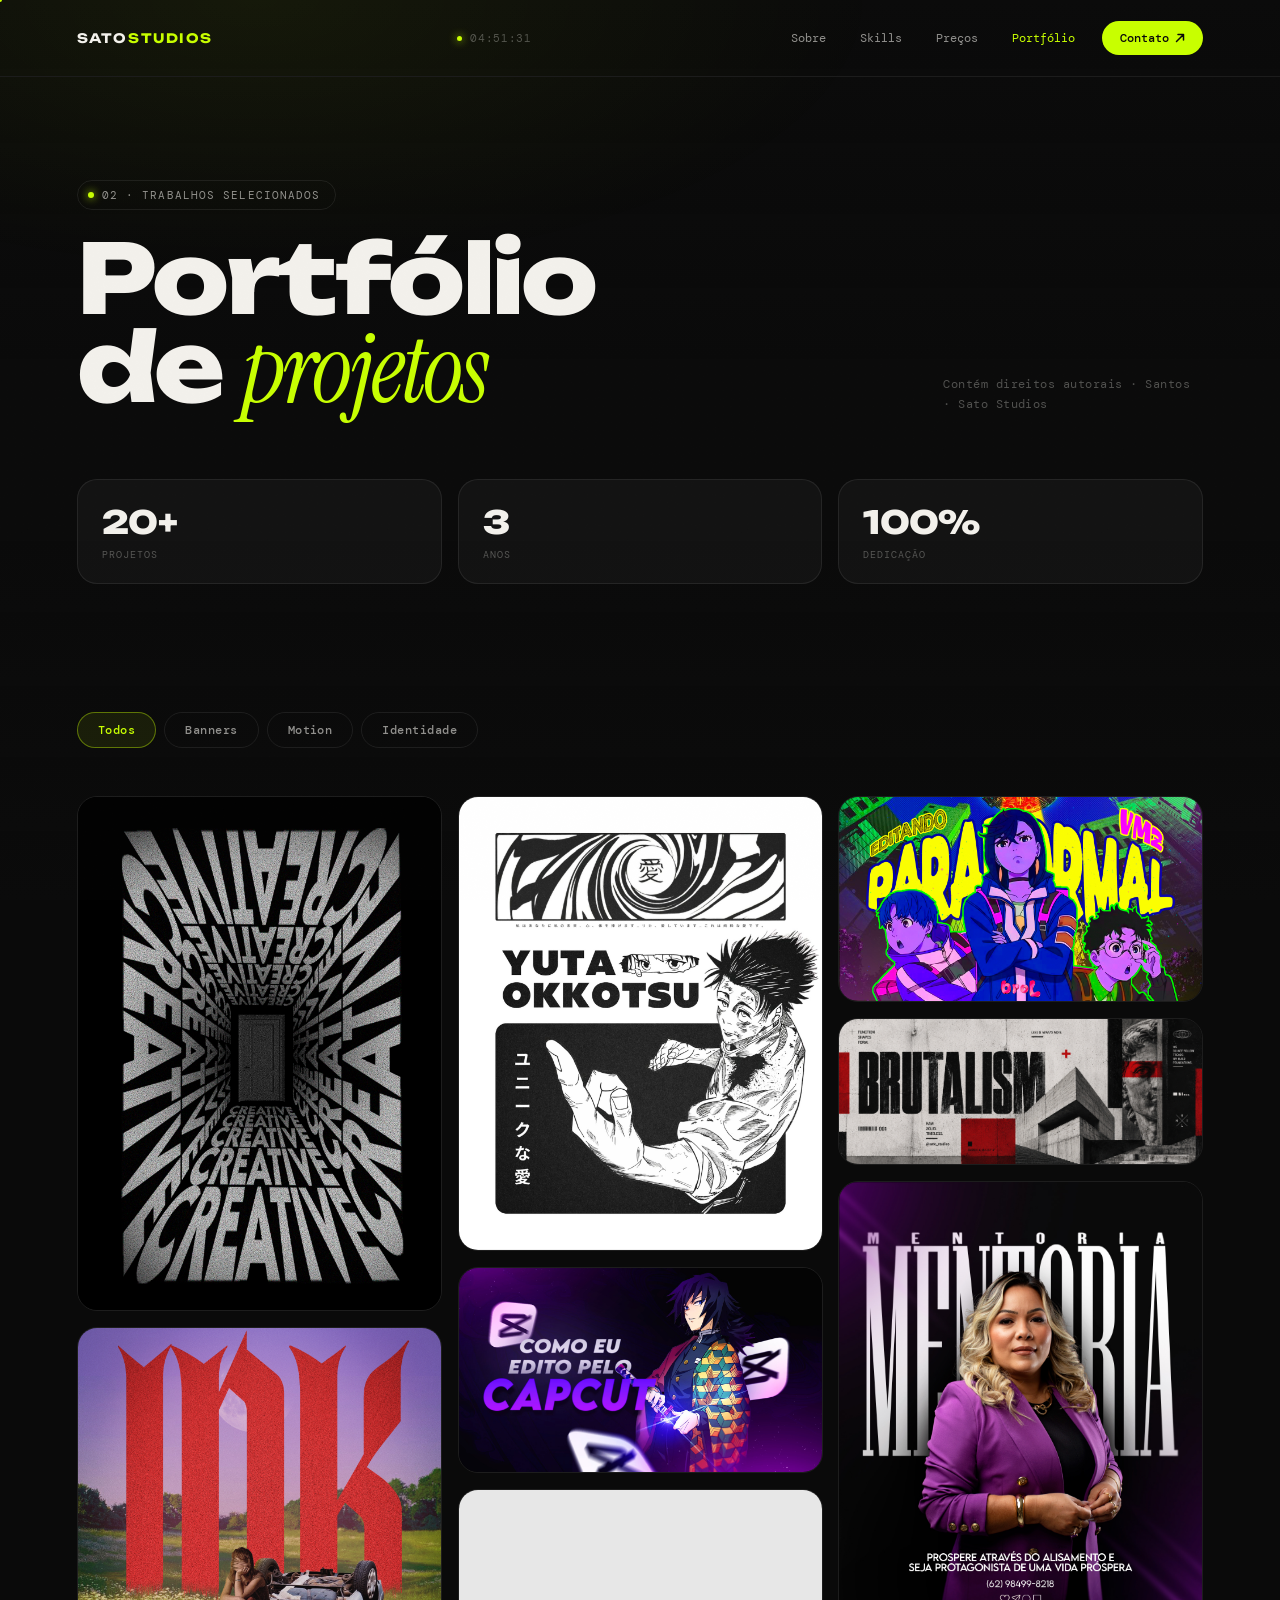
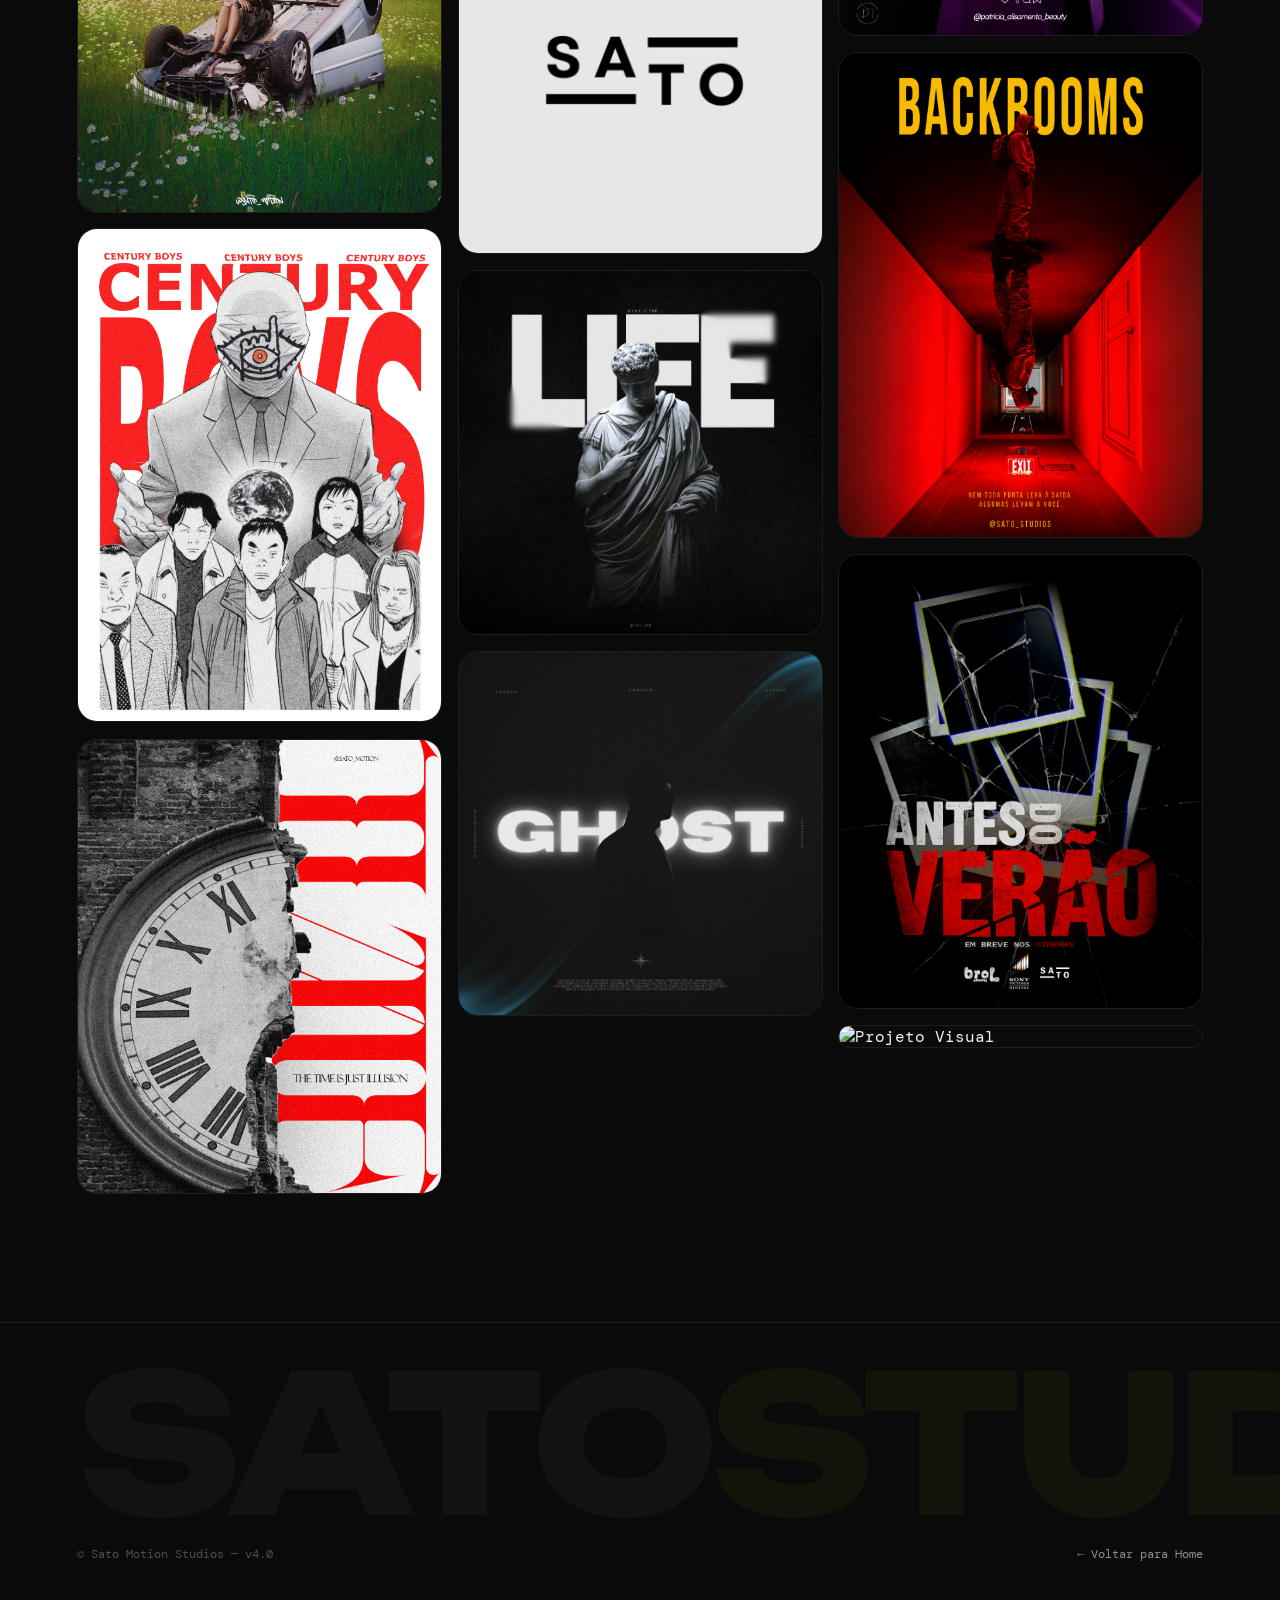
==== commit b59975fe: "+1 update commit" ====
--- a/portfolio.html
+++ b/portfolio.html
@@ -23,21 +23,23 @@
     }
 
     :root {
-      --bg: #080808;
+      --bg: #0a0a0a;
       --off: #101010;
-      --surf: rgba(255, 255, 255, 0.04);
-      --bd: rgba(255, 255, 255, 0.09);
-      --bdh: rgba(255, 255, 255, 0.22);
-      --w: #f5f3ee;
-      --mut: rgba(245, 243, 238, .5);
-      --dim: rgba(245, 243, 238, .25);
+      --surf: rgba(255, 255, 255, 0.035);
+      --bd: rgba(255, 255, 255, 0.08);
+      --bdh: rgba(255, 255, 255, 0.2);
+      --w: #f3f1ec;
+      --mut: rgba(243, 241, 236, .58);
+      --dim: rgba(243, 241, 236, .3);
       --acc: #c8ff00;
       --acc-rgb: 200, 255, 0;
+      --acc-ink: #0a0a0a;
       --fd: 'Unbounded', sans-serif;
       --fs: 'Instrument Serif', serif;
       --fm: 'DM Mono', monospace;
-      --pad: clamp(18px, 5vw, 72px);
-      --r: 14px;
+      --pad: clamp(20px, 6vw, 96px);
+      --r: 20px;
+      --ease: cubic-bezier(.16, 1, .3, 1);
     }
 
     html {
@@ -50,6 +52,11 @@
       font-family: var(--fm);
       overflow-x: hidden;
       -webkit-font-smoothing: antialiased;
+    }
+
+    ::selection {
+      background: var(--acc);
+      color: var(--acc-ink);
     }
 
     @media(pointer:fine) {
@@ -70,17 +77,17 @@
     }
 
     .c-dot {
-      width: 5px;
-      height: 5px;
+      width: 4px;
+      height: 4px;
       background: var(--acc);
       transition: opacity .2s
     }
 
     .c-ring {
-      width: 32px;
-      height: 32px;
-      border: 1.5px solid rgba(200, 255, 0, .35);
-      transition: width .18s, height .18s, border-color .18s
+      width: 30px;
+      height: 30px;
+      border: 1px solid rgba(200, 255, 0, .3);
+      transition: width .2s var(--ease), height .2s var(--ease), border-color .2s
     }
 
     @media(pointer:coarse) {
@@ -97,7 +104,7 @@
       inset: 0;
       z-index: 2;
       pointer-events: none;
-      opacity: .026;
+      opacity: .022;
       background-image: url("data:image/svg+xml,%3Csvg viewBox='0 0 200 200' xmlns='http://www.w3.org/2000/svg'%3E%3Cfilter id='n'%3E%3CfeTurbulence type='fractalNoise' baseFrequency='.9' numOctaves='4' stitchTiles='stitch'/%3E%3C/filter%3E%3Crect width='100%25' height='100%25' filter='url(%23n)'/%3E%3C/svg%3E");
       background-size: 180px;
     }
@@ -113,14 +120,14 @@
       width: 100%;
       height: 100%;
       object-fit: cover;
-      opacity: .06
+      opacity: .045
     }
 
     .vbg::after {
       content: '';
       position: absolute;
       inset: 0;
-      background: linear-gradient(to bottom, var(--bg) 0%, rgba(8, 8, 8, .5) 40%, rgba(8, 8, 8, .5) 60%, var(--bg) 100%);
+      background: linear-gradient(to bottom, var(--bg) 0%, rgba(10, 10, 10, .5) 40%, rgba(10, 10, 10, .5) 60%, var(--bg) 100%);
     }
 
     /* ── HEADER ── */
@@ -130,14 +137,14 @@
       left: 0;
       right: 0;
       z-index: 200;
-      transition: background .35s, border-color .35s, backdrop-filter .35s;
+      transition: background .4s, border-color .4s, backdrop-filter .4s;
       border-bottom: 1px solid transparent;
     }
 
     .hdr.scrolled {
-      background: rgba(8, 8, 8, .9);
-      backdrop-filter: blur(22px);
-      -webkit-backdrop-filter: blur(22px);
+      background: rgba(10, 10, 10, .85);
+      backdrop-filter: blur(20px);
+      -webkit-backdrop-filter: blur(20px);
       border-color: var(--bd);
     }
 
@@ -145,9 +152,9 @@
       display: flex;
       align-items: center;
       justify-content: space-between;
-      height: 62px;
+      height: 76px;
       padding: 0 var(--pad);
-      max-width: 1280px;
+      max-width: 1360px;
       margin: 0 auto;
     }
 
@@ -155,7 +162,7 @@
       font-family: var(--fd);
       font-size: 13px;
       font-weight: 700;
-      letter-spacing: .14em;
+      letter-spacing: .12em;
       text-decoration: none;
       color: var(--w);
       transition: opacity .2s;
@@ -166,7 +173,7 @@
     }
 
     .wordmark:hover {
-      opacity: .75
+      opacity: .7
     }
 
     .hdr-mid {
@@ -176,8 +183,8 @@
     }
 
     .ldot {
-      width: 6px;
-      height: 6px;
+      width: 5px;
+      height: 5px;
       background: var(--acc);
       border-radius: 50%;
       box-shadow: 0 0 8px var(--acc);
@@ -198,8 +205,8 @@
 
     .clk {
       font-family: var(--fm);
-      font-size: 12px;
-      color: var(--mut);
+      font-size: 11px;
+      color: var(--dim);
       letter-spacing: .06em
     }
 
@@ -210,12 +217,12 @@
     }
 
     .hl {
-      padding: 7px 13px;
+      padding: 8px 15px;
       font-family: var(--fm);
       font-size: 12px;
       color: var(--mut);
       text-decoration: none;
-      border-radius: 6px;
+      border-radius: 100px;
       transition: color .2s, background .2s;
     }
 
@@ -231,22 +238,22 @@
     .hdr-cta {
       display: flex;
       align-items: center;
-      gap: 5px;
-      padding: 7px 16px;
+      gap: 6px;
+      padding: 9px 18px;
+      margin-left: 8px;
       font-family: var(--fm);
       font-size: 12px;
       font-weight: 500;
-      color: var(--bg);
+      color: var(--acc-ink);
       background: var(--acc);
-      border-radius: 6px;
+      border-radius: 100px;
       text-decoration: none;
-      transition: opacity .2s, transform .2s, box-shadow .2s;
+      transition: transform .25s var(--ease), box-shadow .25s var(--ease);
     }
 
     .hdr-cta:hover {
-      opacity: .85;
-      transform: translateY(-1px);
-      box-shadow: 0 6px 20px rgba(var(--acc-rgb), .25)
+      transform: translateY(-2px);
+      box-shadow: 0 10px 26px rgba(var(--acc-rgb), .28)
     }
 
     .burger {
@@ -280,20 +287,21 @@
     .mob-nav {
       display: flex;
       flex-direction: column;
-      background: rgba(8, 8, 8, .97);
+      background: rgba(10, 10, 10, .98);
       border-top: 1px solid var(--bd);
       padding: 0px var(--pad) 0;
       overflow: hidden;
       max-height: 0;
-      transition: max-height .35s cubic-bezier(.16, 1, .3, 1), padding .35s;
+      transition: max-height .4s var(--ease), padding .4s;
     }
 
     .mob-nav.open {
-      max-height: 280px
+      max-height: 320px;
+      padding-bottom: 8px;
     }
 
     .ml {
-      padding: 13px 0;
+      padding: 14px 0;
       font-family: var(--fm);
       font-size: 14px;
       color: var(--mut);
@@ -318,10 +326,9 @@
 
     /* ── PAGE HEADER ── */
     .page-hdr {
-      padding: clamp(100px, 14vw, 160px) var(--pad) clamp(40px, 6vw, 72px);
+      padding: clamp(120px, 15vw, 180px) var(--pad) clamp(44px, 6vw, 72px);
       position: relative;
       z-index: 1;
-      text-align: center;
       overflow: hidden;
     }
 
@@ -330,33 +337,65 @@
       position: absolute;
       inset: 0;
       pointer-events: none;
-      background: radial-gradient(ellipse 70% 60% at 50% 0%, rgba(var(--acc-rgb), .06) 0%, transparent 70%);
+      background: radial-gradient(ellipse 70% 60% at 20% 0%, rgba(var(--acc-rgb), .06) 0%, transparent 70%);
+    }
+
+    .ph-inner {
+      max-width: 1360px;
+      margin: 0 auto;
+      display: flex;
+      align-items: flex-end;
+      justify-content: space-between;
+      gap: 32px;
+      flex-wrap: wrap;
+      position: relative;
     }
 
     .ph-eyebrow {
+      display: inline-flex;
+      align-items: center;
+      gap: 8px;
       font-family: var(--fm);
       font-size: 11px;
-      color: var(--acc);
-      letter-spacing: .14em;
+      color: var(--mut);
+      letter-spacing: .1em;
       text-transform: uppercase;
-      display: block;
-      margin-bottom: 20px;
-      animation: fadeDown .5s ease both;
+      padding: 7px 14px 7px 10px;
+      border: 1px solid var(--bd);
+      border-radius: 100px;
+      margin-bottom: 24px;
+      animation: fadeDown .6s var(--ease) both;
+    }
+
+    .ph-eyebrow::before {
+      content: '';
+      width: 6px;
+      height: 6px;
+      border-radius: 50%;
+      background: var(--acc);
+      box-shadow: 0 0 8px var(--acc);
     }
 
     .ph-title {
       font-family: var(--fd);
-      font-weight: 900;
-      font-size: clamp(32px, 12vw, 75px);
-      line-height: .88;
+      font-weight: 800;
+      font-size: clamp(40px, 9vw, 96px);
+      line-height: .92;
       letter-spacing: -.03em;
-      animation: titleIn .75s cubic-bezier(.16, 1, .3, 1) .1s both;
+      animation: titleIn .8s var(--ease) .1s both;
+    }
+
+    .ph-title em {
+      font-style: italic;
+      font-family: var(--fs);
+      font-weight: 400;
+      color: var(--acc);
     }
 
     @keyframes titleIn {
       from {
         opacity: 0;
-        transform: translateY(40px)
+        transform: translateY(36px)
       }
 
       to {
@@ -381,65 +420,59 @@
       font-family: var(--fm);
       font-size: 12px;
       color: var(--dim);
-      margin-top: 14px;
-      letter-spacing: .08em;
-      text-transform: uppercase;
-      animation: fadeDown .5s ease .25s both;
+      letter-spacing: .04em;
+      animation: fadeDown .6s ease .25s both;
+      max-width: 260px;
+      line-height: 1.7;
     }
 
     /* ── STATS BAR ── */
     .stats-bar {
       display: flex;
-      justify-content: center;
-      gap: 0;
-      border: 1px solid var(--bd);
-      border-radius: 12px;
-      max-width: 560px;
-      margin: 0 auto 0;
-      overflow: hidden;
-      animation: fadeDown .5s ease .3s both;
+      max-width: 1360px;
+      margin: clamp(40px, 5vw, 64px) auto 0;
+      gap: 16px;
+      animation: fadeDown .6s ease .3s both;
     }
 
     .sb-item {
       flex: 1;
-      padding: 14px 20px;
-      text-align: center;
-      border-right: 1px solid var(--bd);
-    }
-
-    .sb-item:last-child {
-      border-right: none
+      padding: 22px 24px;
+      border: 1px solid var(--bd);
+      border-radius: var(--r);
+      background: var(--surf);
     }
 
     .sb-n {
       display: block;
       font-family: var(--fd);
-      font-size: 20px;
-      font-weight: 900;
-      color: var(--acc);
+      font-size: clamp(24px, 3vw, 32px);
+      font-weight: 800;
+      color: var(--w);
       letter-spacing: -.02em;
     }
 
     .sb-l {
       display: block;
       font-family: var(--fm);
-      font-size: 9px;
+      font-size: 10px;
       color: var(--dim);
       letter-spacing: .1em;
       text-transform: uppercase;
-      margin-top: 3px;
+      margin-top: 6px;
     }
 
     /* ── FILTER BAR ── */
     .filters {
       display: flex;
-      justify-content: center;
+      max-width: 1360px;
+      margin: 0 auto;
       gap: 8px;
       flex-wrap: wrap;
-      padding: clamp(28px, 4vw, 48px) var(--pad) clamp(28px, 4vw, 48px);
+      padding: clamp(40px, 5vw, 56px) var(--pad) clamp(32px, 4vw, 48px);
       position: relative;
       z-index: 1;
-      animation: fadeUp .5s ease .35s both;
+      animation: fadeUp .6s ease .35s both;
     }
 
     @keyframes fadeUp {
@@ -455,32 +488,31 @@
     }
 
     .ftag {
-      padding: 7px 18px;
+      padding: 9px 20px;
       background: transparent;
       border: 1px solid var(--bd);
       border-radius: 100px;
       font-family: var(--fm);
-      font-size: 11px;
+      font-size: 12px;
       font-weight: 500;
       color: var(--mut);
       cursor: pointer;
-      letter-spacing: .07em;
-      text-transform: uppercase;
-      transition: all .2s;
+      letter-spacing: .04em;
+      transition: all .25s var(--ease);
     }
 
     .ftag.active,
     .ftag:hover {
       background: rgba(var(--acc-rgb), .08);
-      border-color: rgba(var(--acc-rgb), .35);
+      border-color: rgba(var(--acc-rgb), .4);
       color: var(--acc);
     }
 
     /* ── MASONRY GALLERY ── */
     .gallery {
-      max-width: 1320px;
+      max-width: 1360px;
       margin: 0 auto;
-      padding: 0 var(--pad) clamp(60px, 10vw, 120px);
+      padding: 0 var(--pad) clamp(72px, 10vw, 130px);
       columns: 3;
       column-gap: 16px;
       position: relative;
@@ -496,14 +528,13 @@
       border: 1px solid var(--bd);
       cursor: pointer;
       opacity: 0;
-      transform: translateY(28px);
+      transform: translateY(24px);
       transition:
-        opacity .55s ease,
-        transform .55s cubic-bezier(.16, 1, .3, 1),
+        opacity .6s ease,
+        transform .6s var(--ease),
         border-color .3s,
         box-shadow .3s;
       will-change: transform, opacity;
-      transform-style: preserve-3d;
     }
 
     .gitem.in {
@@ -513,13 +544,14 @@
 
     .gitem:hover {
       border-color: var(--bdh);
-      box-shadow: 0 20px 50px rgba(0, 0, 0, .55), 0 0 0 1px rgba(var(--acc-rgb), .06);
+      box-shadow: 0 24px 60px rgba(0, 0, 0, .5);
+      transform: translateY(-4px);
     }
 
     .gitem img {
       width: 100%;
       display: block;
-      transition: transform .55s ease;
+      transition: transform .6s var(--ease);
     }
 
     .gitem:hover img {
@@ -529,12 +561,12 @@
     .gitem-cap {
       position: absolute;
       inset: 0;
-      background: linear-gradient(to top, rgba(8, 8, 8, .82) 0%, transparent 55%);
+      background: linear-gradient(to top, rgba(10, 10, 10, .85) 0%, transparent 55%);
       display: flex;
       align-items: flex-end;
-      padding: 16px;
+      padding: 18px;
       opacity: 0;
-      transition: opacity .28s;
+      transition: opacity .3s;
     }
 
     .gitem:hover .gitem-cap {
@@ -544,9 +576,9 @@
     .gitem-lbl {
       font-family: var(--fm);
       font-size: 11px;
-      color: rgba(245, 243, 238, .75);
+      color: var(--w);
       text-transform: uppercase;
-      letter-spacing: .09em;
+      letter-spacing: .08em;
     }
 
     .gitem-icon {
@@ -555,15 +587,16 @@
       right: 14px;
       width: 32px;
       height: 32px;
-      background: rgba(var(--acc-rgb), .12);
-      border: 1px solid rgba(var(--acc-rgb), .3);
+      background: rgba(10, 10, 10, .5);
+      backdrop-filter: blur(8px);
+      border: 1px solid rgba(255, 255, 255, .15);
       border-radius: 50%;
       display: flex;
       align-items: center;
       justify-content: center;
       opacity: 0;
-      transition: opacity .28s, transform .28s;
-      transform: scale(.7);
+      transition: opacity .3s, transform .3s;
+      transform: scale(.8);
     }
 
     .gitem:hover .gitem-icon {
@@ -592,9 +625,9 @@
     .modal-bd {
       position: absolute;
       inset: 0;
-      background: rgba(8, 8, 8, .92);
-      backdrop-filter: blur(28px);
-      -webkit-backdrop-filter: blur(28px);
+      background: rgba(10, 10, 10, .93);
+      backdrop-filter: blur(26px);
+      -webkit-backdrop-filter: blur(26px);
       cursor: pointer;
     }
 
@@ -603,9 +636,9 @@
       z-index: 1;
       max-width: 90vw;
       max-height: 90vh;
-      transform: scale(.9);
+      transform: scale(.94);
       opacity: 0;
-      transition: transform .4s cubic-bezier(.16, 1, .3, 1), opacity .4s ease;
+      transition: transform .4s var(--ease), opacity .4s ease;
     }
 
     .modal.active .modal-body {
@@ -617,7 +650,7 @@
       max-width: 100%;
       max-height: 88vh;
       border-radius: var(--r);
-      box-shadow: 0 40px 100px rgba(0, 0, 0, .8), 0 0 0 1px rgba(var(--acc-rgb), .06);
+      box-shadow: 0 40px 100px rgba(0, 0, 0, .8);
       display: block;
     }
 
@@ -630,7 +663,7 @@
       height: 44px;
       background: rgba(255, 255, 255, .06);
       border: 1px solid var(--bd);
-      border-radius: var(--r);
+      border-radius: 50%;
       display: flex;
       align-items: center;
       justify-content: center;
@@ -642,7 +675,7 @@
     .modal-prev:hover,
     .modal-next:hover {
       background: rgba(var(--acc-rgb), .1);
-      border-color: rgba(var(--acc-rgb), .3)
+      border-color: rgba(var(--acc-rgb), .35)
     }
 
     .modal-prev {
@@ -671,7 +704,7 @@
       height: 44px;
       background: rgba(255, 255, 255, .06);
       border: 1px solid var(--bd);
-      border-radius: var(--r);
+      border-radius: 50%;
       display: flex;
       align-items: center;
       justify-content: center;
@@ -682,7 +715,7 @@
 
     .modal-close:hover {
       background: rgba(var(--acc-rgb), .1);
-      border-color: rgba(var(--acc-rgb), .3)
+      border-color: rgba(var(--acc-rgb), .35)
     }
 
     .modal-close svg {
@@ -701,10 +734,10 @@
       font-family: var(--fm);
       font-size: 12px;
       color: var(--dim);
-      letter-spacing: .1em;
+      letter-spacing: .08em;
       z-index: 1001;
-      background: rgba(8, 8, 8, .6);
-      padding: 6px 16px;
+      background: rgba(10, 10, 10, .6);
+      padding: 7px 18px;
       border-radius: 100px;
       border: 1px solid var(--bd);
     }
@@ -719,24 +752,24 @@
 
     .fg {
       font-family: var(--fd);
-      font-weight: 900;
-      font-size: clamp(72px, 15vw, 210px);
+      font-weight: 800;
+      font-size: clamp(64px, 15vw, 200px);
       line-height: .84;
       letter-spacing: -.04em;
-      color: rgba(245, 243, 238, .04);
-      padding: 36px var(--pad) 0;
+      color: rgba(243, 241, 236, .035);
+      padding: 40px var(--pad) 0;
       user-select: none;
     }
 
     .fg span {
-      color: rgba(var(--acc-rgb), .05)
+      color: rgba(var(--acc-rgb), .045)
     }
 
     .fb {
       display: flex;
       align-items: center;
       justify-content: space-between;
-      padding: 20px var(--pad) 36px;
+      padding: 22px var(--pad) 40px;
     }
 
     .fb p {
@@ -762,6 +795,14 @@
       .gallery {
         columns: 2
       }
+
+      .stats-bar {
+        flex-wrap: wrap;
+      }
+
+      .sb-item {
+        min-width: calc(50% - 8px);
+      }
     }
 
     @media(max-width:600px) {
@@ -788,9 +829,8 @@
         text-align: center
       }
 
-      .stats-bar {
-        max-width: 100%;
-        margin: 0 var(--pad)
+      .ph-inner {
+        align-items: flex-start;
       }
     }
   </style>
@@ -844,24 +884,27 @@
 
   <!-- ── PAGE HEADER ── -->
   <div class="page-hdr">
-    <span class="ph-eyebrow">// 02 · Trabalhos</span>
-    <h1 class="ph-title">PORTFÓLIO</h1>
-    <p class="ph-sub">Contém direitos autorais · Santos · Sato Studios</p>
-  </div>
-
-  <!-- ── STATS BAR ── -->
-  <div class="stats-bar">
-    <div class="sb-item">
-      <span class="sb-n">20+</span>
-      <span class="sb-l">Projetos</span>
-    </div>
-    <div class="sb-item">
-      <span class="sb-n">3</span>
-      <span class="sb-l">Anos</span>
-    </div>
-    <div class="sb-item">
-      <span class="sb-n">100%</span>
-      <span class="sb-l">Dedicação</span>
+    <div class="ph-inner">
+      <div>
+        <span class="ph-eyebrow">02 · Trabalhos selecionados</span>
+        <h1 class="ph-title">Portfólio<br>de <em>projetos</em></h1>
+      </div>
+      <p class="ph-sub">Contém direitos autorais · Santos · Sato Studios</p>
+    </div>
+
+    <div class="stats-bar">
+      <div class="sb-item">
+        <span class="sb-n">20+</span>
+        <span class="sb-l">Projetos</span>
+      </div>
+      <div class="sb-item">
+        <span class="sb-n">3</span>
+        <span class="sb-l">Anos</span>
+      </div>
+      <div class="sb-item">
+        <span class="sb-n">100%</span>
+        <span class="sb-l">Dedicação</span>
+      </div>
     </div>
   </div>
 
@@ -1071,7 +1114,7 @@
   <footer class="footer">
     <div class="fg" aria-hidden="true">SATO<span>STUDIOS</span></div>
     <div class="fb">
-      <p>© Sato Motion Studios — v3.0</p>
+      <p>© Sato Motion Studios — v4.0</p>
       <a href="index.html">← Voltar para Home</a>
     </div>
   </footer>
@@ -1090,19 +1133,19 @@
         cDot.style.left = mx + 'px'; cDot.style.top = my + 'px';
       });
       (function a() {
-        rx += (mx - rx) * .13; ry += (my - ry) * .13;
+        rx += (mx - rx) * .15; ry += (my - ry) * .15;
         cRing.style.left = rx + 'px'; cRing.style.top = ry + 'px';
         requestAnimationFrame(a);
       })();
       document.querySelectorAll('a,button,.gitem,.ftag').forEach(el => {
         el.addEventListener('mouseenter', () => {
-          cRing.style.width = '52px'; cRing.style.height = '52px';
-          cRing.style.borderColor = 'rgba(var(--acc-rgb),.7)';
+          cRing.style.width = '54px'; cRing.style.height = '54px';
+          cRing.style.borderColor = 'rgba(var(--acc-rgb),.6)';
           cDot.style.opacity = '0';
         });
         el.addEventListener('mouseleave', () => {
-          cRing.style.width = '32px'; cRing.style.height = '32px';
-          cRing.style.borderColor = 'rgba(var(--acc-rgb),.35)';
+          cRing.style.width = '30px'; cRing.style.height = '30px';
+          cRing.style.borderColor = 'rgba(var(--acc-rgb),.3)';
           cDot.style.opacity = '1';
         });
       });
@@ -1122,7 +1165,7 @@
        HEADER SCROLL
     ───────────────────────────────────────── */
     const hdr = document.getElementById('hdr');
-    window.addEventListener('scroll', () => hdr.classList.toggle('scrolled', scrollY > 50), { passive: true });
+    window.addEventListener('scroll', () => hdr.classList.toggle('scrolled', scrollY > 40), { passive: true });
 
     /* ─────────────────────────────────────────
        MOBILE MENU
@@ -1155,29 +1198,6 @@
     items.forEach(el => obs.observe(el));
 
     /* ─────────────────────────────────────────
-       3D TILT CARDS
-    ───────────────────────────────────────── */
-    if (isFine && !window.matchMedia('(prefers-reduced-motion: reduce)').matches) {
-      items.forEach(card => {
-        card.addEventListener('mousemove', e => {
-          const r = card.getBoundingClientRect();
-          const x = (e.clientX - r.left) / r.width - 0.5;
-          const y = (e.clientY - r.top) / r.height - 0.5;
-          const rx = (-y * 7).toFixed(2);
-          const ry = (x * 7).toFixed(2);
-          card.style.transition = 'transform .1s ease';
-          card.style.transform = `perspective(900px) scale(1.025) rotateX(${rx}deg) rotateY(${ry}deg)`;
-          card.style.boxShadow = `${(-x * 24).toFixed(1)}px ${(18 - y * 12).toFixed(1)}px 40px rgba(0,0,0,.5)`;
-        });
-        card.addEventListener('mouseleave', () => {
-          card.style.transition = 'transform .5s cubic-bezier(.16,1,.3,1), box-shadow .5s';
-          card.style.transform = '';
-          card.style.boxShadow = '';
-        });
-      });
-    }
-
-    /* ─────────────────────────────────────────
        FILTER
     ───────────────────────────────────────── */
     const ftags = document.querySelectorAll('.ftag');
@@ -1188,14 +1208,12 @@
         ftags.forEach(b => { b.classList.remove('active'); b.setAttribute('aria-selected', 'false') });
         btn.classList.add('active'); btn.setAttribute('aria-selected', 'true');
         currentFilter = btn.dataset.filter;
-        let visCount = 0;
         items.forEach(it => {
           const show = currentFilter === 'all' || it.dataset.cat === currentFilter;
           it.style.transition = 'opacity .3s ease, transform .3s ease';
           if (show) {
             it.style.opacity = '1'; it.style.transform = ''; it.style.display = '';
             it.removeAttribute('aria-hidden');
-            visCount++;
           } else {
             it.style.opacity = '0'; it.style.transform = 'scale(.96)';
             setTimeout(() => { if (it.style.opacity === '0') it.style.display = 'none'; }, 300);
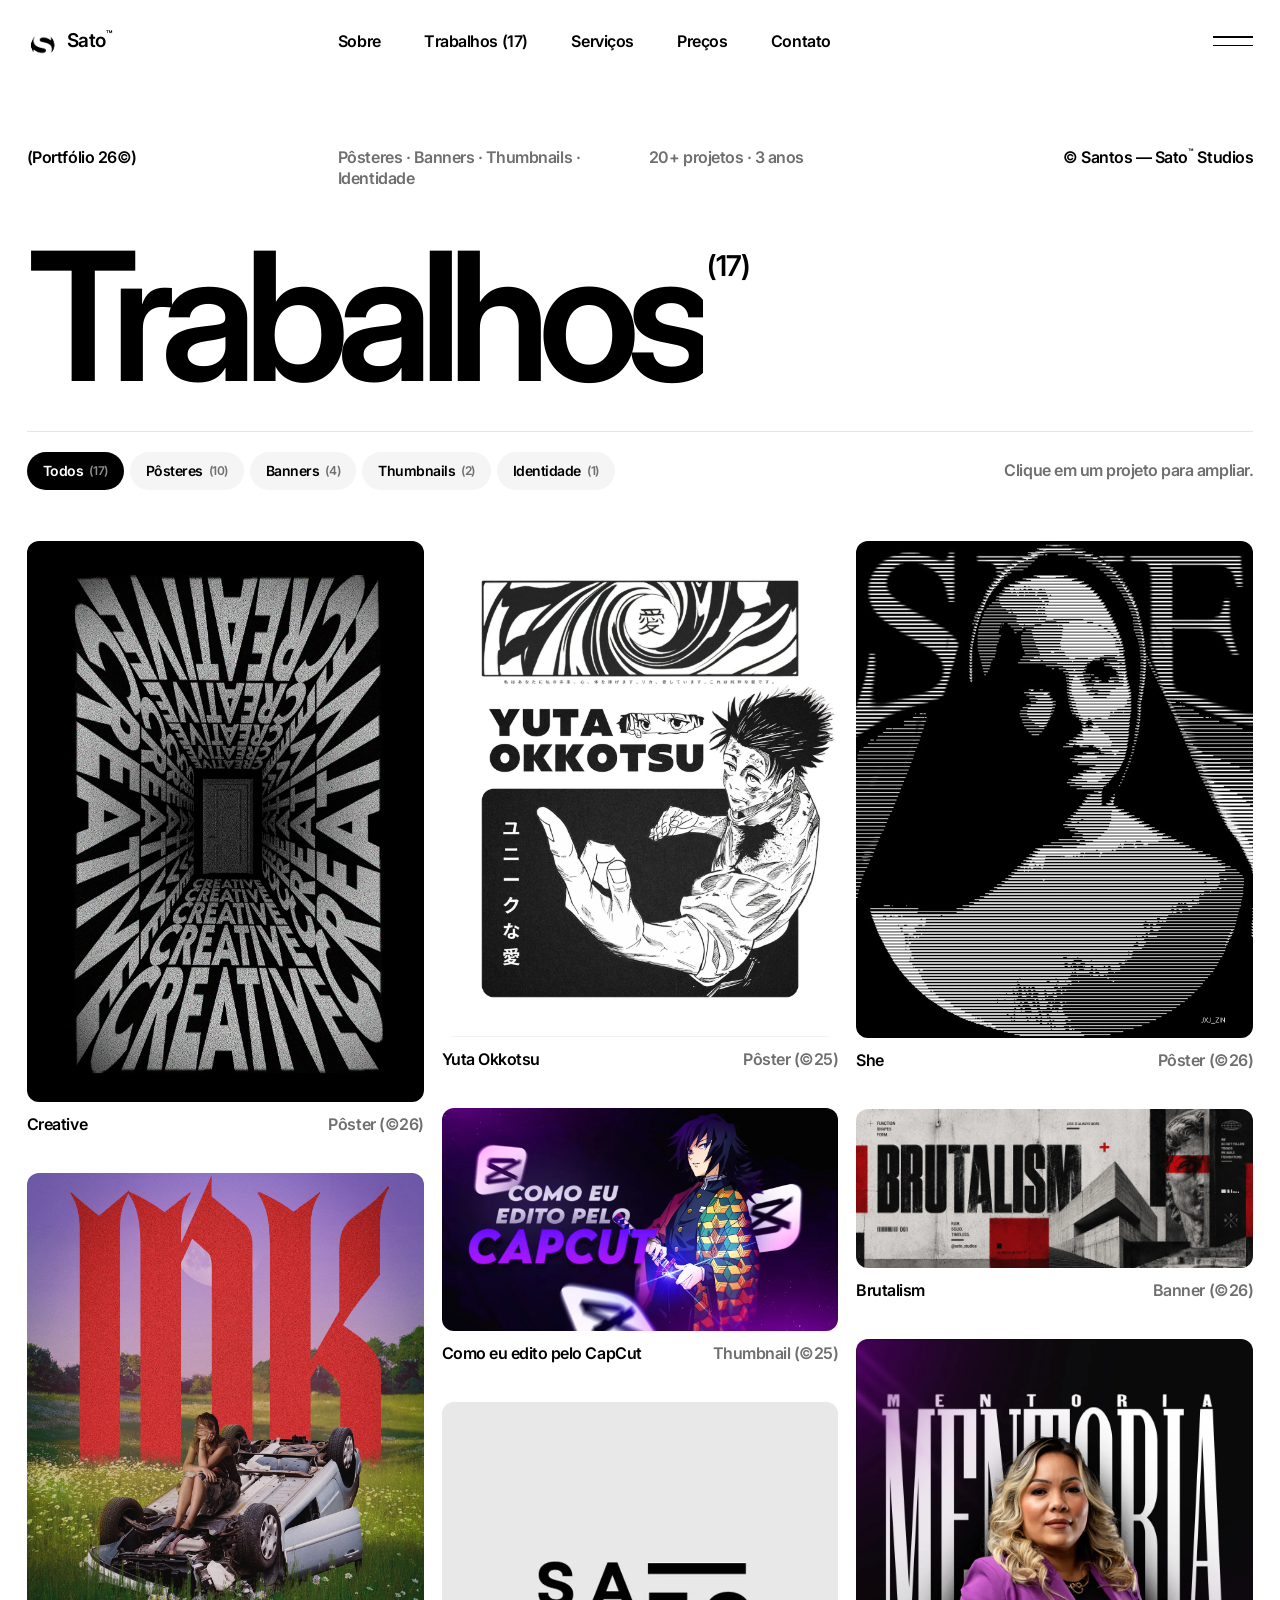
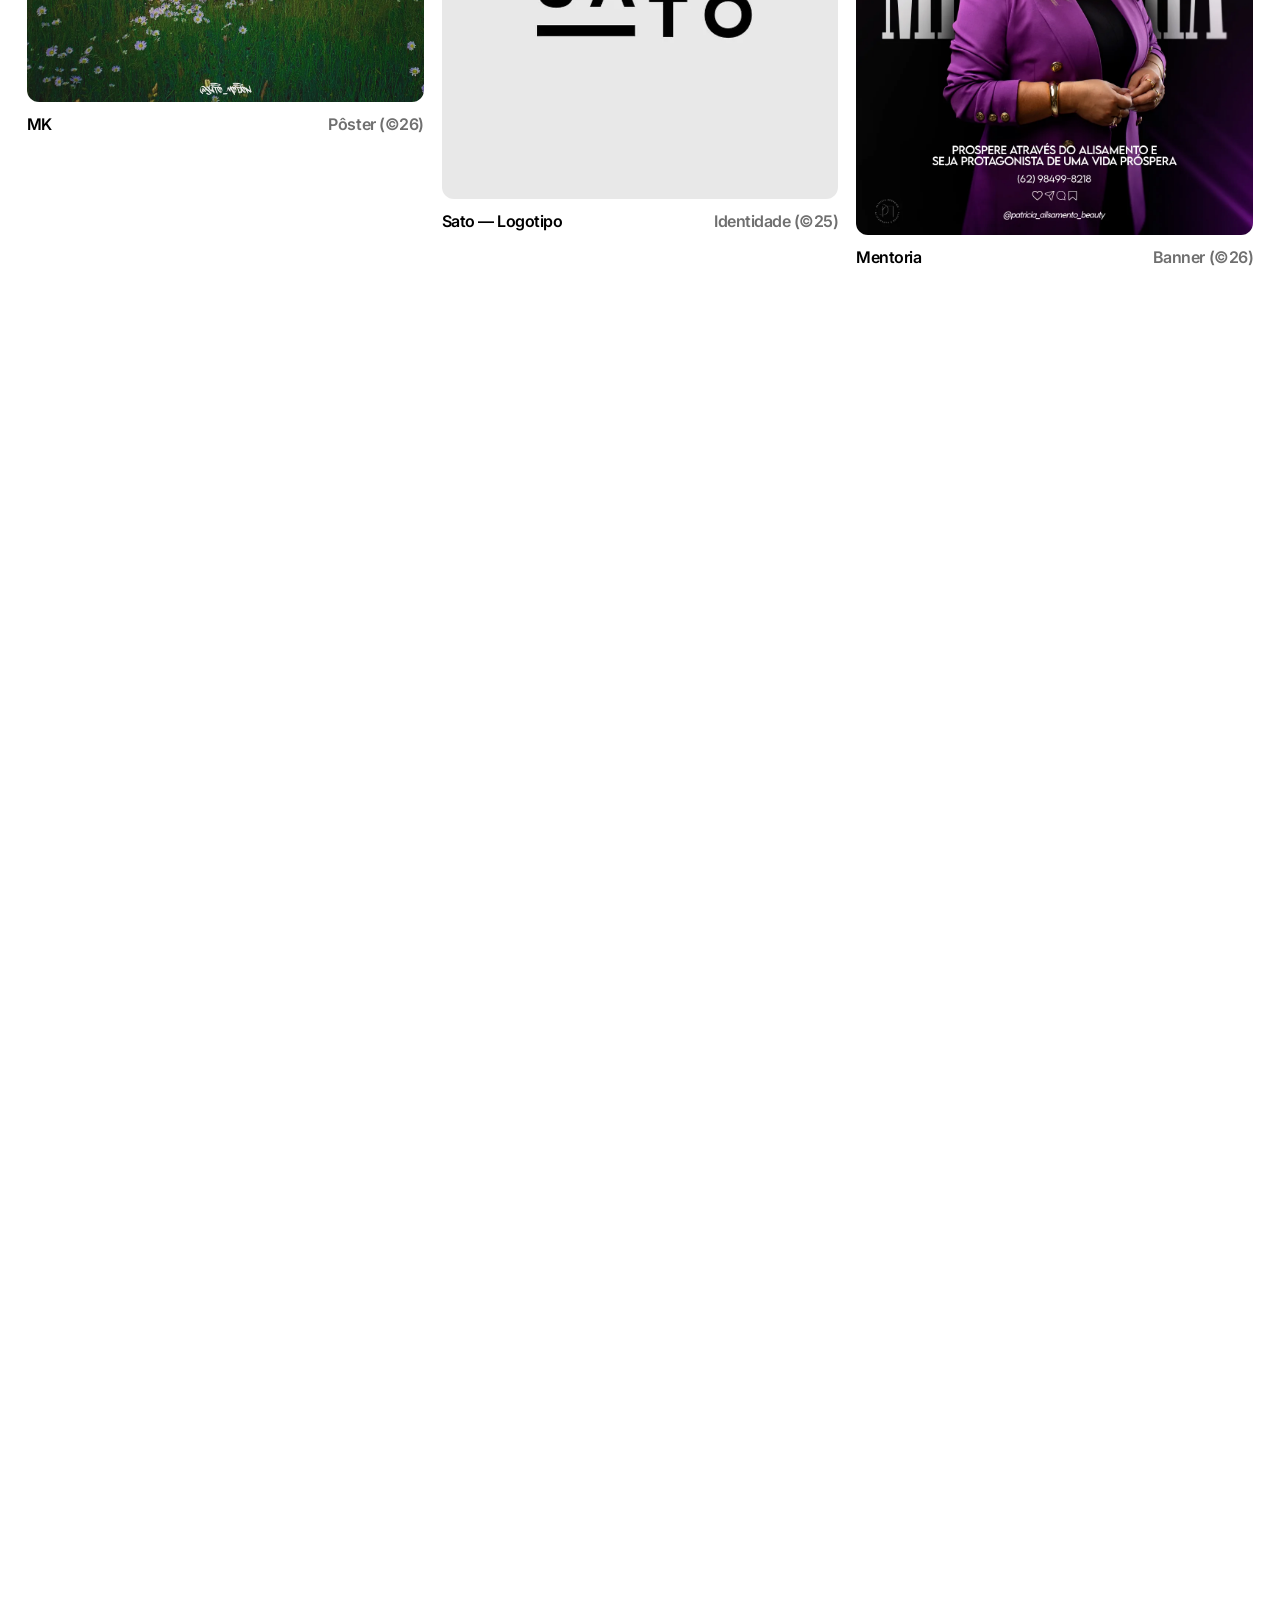
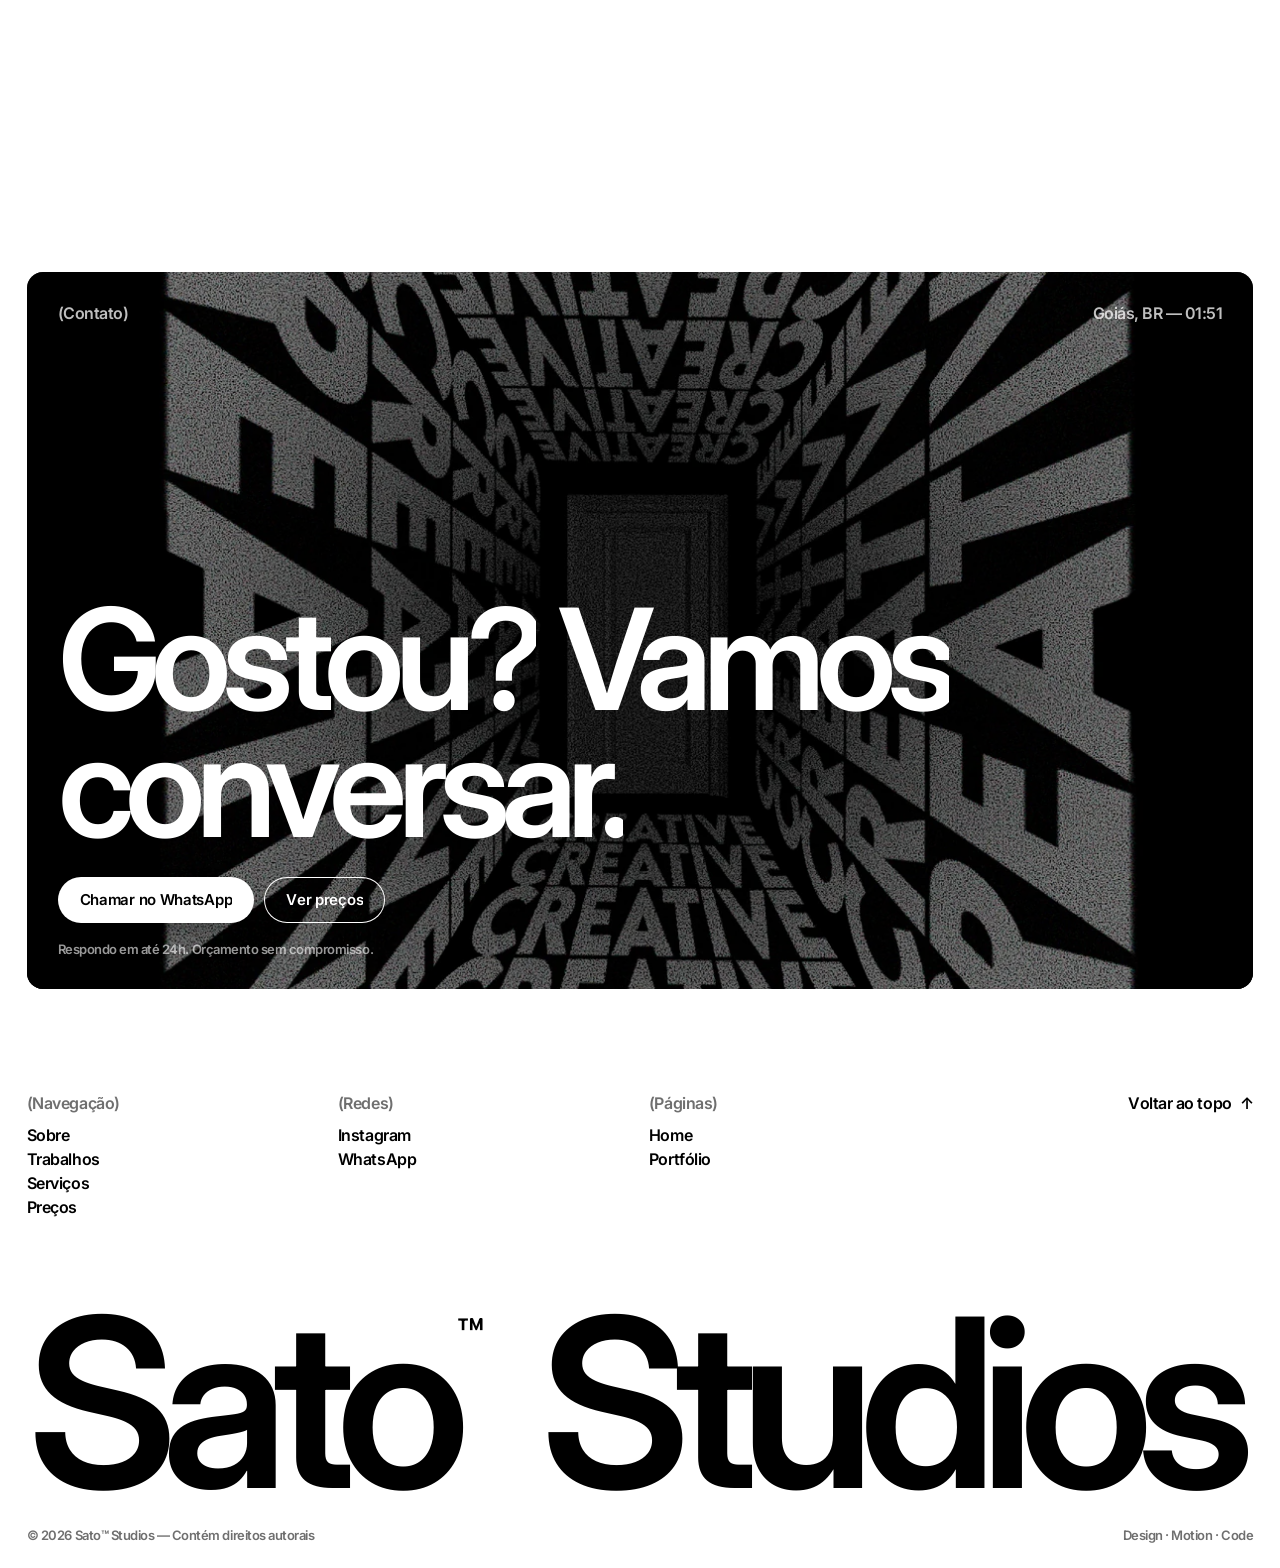
==== commit 3af72fef: "Top commit" ====
--- a/portfolio.html
+++ b/portfolio.html
@@ -1,1326 +1,270 @@
 <!DOCTYPE html>
-<html lang="pt-BR">
+<html lang="pt-BR" class="no-loader">
 
 <head>
   <meta charset="UTF-8">
   <meta name="viewport" content="width=device-width, initial-scale=1.0">
-  <title>Portfólio — Sato Studios</title>
+  <title>Portfólio — Sato™ Studios</title>
+  <meta name="description" content="Portfólio da Sato™ Studios: pôsteres, banners, thumbnails e identidade visual." />
   <link rel="icon" href="01-imagens/logo.png" type="image/png">
   <link rel="preconnect" href="https://fonts.googleapis.com">
   <link rel="preconnect" href="https://fonts.gstatic.com" crossorigin>
-  <link
-    href="https://fonts.googleapis.com/css2?family=Unbounded:wght@300;400;700;900&family=Instrument+Serif:ital@0;1&family=DM+Mono:wght@300;400;500&display=swap"
-    rel="stylesheet">
-
-  <style>
-    /* ── RESET & TOKENS ── */
-    *,
-    *::before,
-    *::after {
-      margin: 0;
-      padding: 0;
-      box-sizing: border-box
-    }
-
-    :root {
-      --bg: #0a0a0a;
-      --off: #101010;
-      --surf: rgba(255, 255, 255, 0.035);
-      --bd: rgba(255, 255, 255, 0.08);
-      --bdh: rgba(255, 255, 255, 0.2);
-      --w: #f3f1ec;
-      --mut: rgba(243, 241, 236, .58);
-      --dim: rgba(243, 241, 236, .3);
-      --acc: #c8ff00;
-      --acc-rgb: 200, 255, 0;
-      --acc-ink: #0a0a0a;
-      --fd: 'Unbounded', sans-serif;
-      --fs: 'Instrument Serif', serif;
-      --fm: 'DM Mono', monospace;
-      --pad: clamp(20px, 6vw, 96px);
-      --r: 20px;
-      --ease: cubic-bezier(.16, 1, .3, 1);
-    }
-
-    html {
-      scroll-behavior: auto
-    }
-
-    body {
-      background: var(--bg);
-      color: var(--w);
-      font-family: var(--fm);
-      overflow-x: hidden;
-      -webkit-font-smoothing: antialiased;
-    }
-
-    ::selection {
-      background: var(--acc);
-      color: var(--acc-ink);
-    }
-
-    @media(pointer:fine) {
-      body {
-        cursor: none
-      }
-    }
-
-    /* ── CURSOR ── */
-    .c-dot,
-    .c-ring {
-      position: fixed;
-      pointer-events: none;
-      z-index: 9999;
-      border-radius: 50%;
-      transform: translate(-50%, -50%);
-      will-change: left, top;
-    }
-
-    .c-dot {
-      width: 4px;
-      height: 4px;
-      background: var(--acc);
-      transition: opacity .2s
-    }
-
-    .c-ring {
-      width: 30px;
-      height: 30px;
-      border: 1px solid rgba(200, 255, 0, .3);
-      transition: width .2s var(--ease), height .2s var(--ease), border-color .2s
-    }
-
-    @media(pointer:coarse) {
-
-      .c-dot,
-      .c-ring {
-        display: none
-      }
-    }
-
-    /* ── NOISE ── */
-    .noise {
-      position: fixed;
-      inset: 0;
-      z-index: 2;
-      pointer-events: none;
-      opacity: .022;
-      background-image: url("data:image/svg+xml,%3Csvg viewBox='0 0 200 200' xmlns='http://www.w3.org/2000/svg'%3E%3Cfilter id='n'%3E%3CfeTurbulence type='fractalNoise' baseFrequency='.9' numOctaves='4' stitchTiles='stitch'/%3E%3C/filter%3E%3Crect width='100%25' height='100%25' filter='url(%23n)'/%3E%3C/svg%3E");
-      background-size: 180px;
-    }
-
-    /* ── VIDEO BG ── */
-    .vbg {
-      position: fixed;
-      inset: 0;
-      z-index: -1
-    }
-
-    .vbg video {
-      width: 100%;
-      height: 100%;
-      object-fit: cover;
-      opacity: .045
-    }
-
-    .vbg::after {
-      content: '';
-      position: absolute;
-      inset: 0;
-      background: linear-gradient(to bottom, var(--bg) 0%, rgba(10, 10, 10, .5) 40%, rgba(10, 10, 10, .5) 60%, var(--bg) 100%);
-    }
-
-    /* ── HEADER ── */
-    .hdr {
-      position: fixed;
-      top: 0;
-      left: 0;
-      right: 0;
-      z-index: 200;
-      transition: background .4s, border-color .4s, backdrop-filter .4s;
-      border-bottom: 1px solid transparent;
-    }
-
-    .hdr.scrolled {
-      background: rgba(10, 10, 10, .85);
-      backdrop-filter: blur(20px);
-      -webkit-backdrop-filter: blur(20px);
-      border-color: var(--bd);
-    }
-
-    .hdr-inner {
-      display: flex;
-      align-items: center;
-      justify-content: space-between;
-      height: 76px;
-      padding: 0 var(--pad);
-      max-width: 1360px;
-      margin: 0 auto;
-    }
-
-    .wordmark {
-      font-family: var(--fd);
-      font-size: 13px;
-      font-weight: 700;
-      letter-spacing: .12em;
-      text-decoration: none;
-      color: var(--w);
-      transition: opacity .2s;
-    }
-
-    .wordmark span {
-      color: var(--acc)
-    }
-
-    .wordmark:hover {
-      opacity: .7
-    }
-
-    .hdr-mid {
-      display: flex;
-      align-items: center;
-      gap: 8px
-    }
-
-    .ldot {
-      width: 5px;
-      height: 5px;
-      background: var(--acc);
-      border-radius: 50%;
-      box-shadow: 0 0 8px var(--acc);
-      animation: blink 2s ease-in-out infinite
-    }
-
-    @keyframes blink {
-
-      0%,
-      100% {
-        opacity: 1
-      }
-
-      50% {
-        opacity: .25
-      }
-    }
-
-    .clk {
-      font-family: var(--fm);
-      font-size: 11px;
-      color: var(--dim);
-      letter-spacing: .06em
-    }
-
-    .hdr-right {
-      display: flex;
-      align-items: center;
-      gap: 4px
-    }
-
-    .hl {
-      padding: 8px 15px;
-      font-family: var(--fm);
-      font-size: 12px;
-      color: var(--mut);
-      text-decoration: none;
-      border-radius: 100px;
-      transition: color .2s, background .2s;
-    }
-
-    .hl:hover {
-      color: var(--w);
-      background: var(--surf)
-    }
-
-    .hl[aria-current="page"] {
-      color: var(--acc)
-    }
-
-    .hdr-cta {
-      display: flex;
-      align-items: center;
-      gap: 6px;
-      padding: 9px 18px;
-      margin-left: 8px;
-      font-family: var(--fm);
-      font-size: 12px;
-      font-weight: 500;
-      color: var(--acc-ink);
-      background: var(--acc);
-      border-radius: 100px;
-      text-decoration: none;
-      transition: transform .25s var(--ease), box-shadow .25s var(--ease);
-    }
-
-    .hdr-cta:hover {
-      transform: translateY(-2px);
-      box-shadow: 0 10px 26px rgba(var(--acc-rgb), .28)
-    }
-
-    .burger {
-      display: none;
-      flex-direction: column;
-      gap: 5px;
-      background: none;
-      border: none;
-      cursor: pointer;
-      padding: 6px
-    }
-
-    .burger span {
-      display: block;
-      width: 20px;
-      height: 1.5px;
-      background: var(--w);
-      border-radius: 2px;
-      transition: transform .28s, opacity .28s;
-      transform-origin: center
-    }
-
-    .burger.open span:first-child {
-      transform: translateY(6.5px) rotate(45deg)
-    }
-
-    .burger.open span:last-child {
-      transform: translateY(-6.5px) rotate(-45deg)
-    }
-
-    .mob-nav {
-      display: flex;
-      flex-direction: column;
-      background: rgba(10, 10, 10, .98);
-      border-top: 1px solid var(--bd);
-      padding: 0px var(--pad) 0;
-      overflow: hidden;
-      max-height: 0;
-      transition: max-height .4s var(--ease), padding .4s;
-    }
-
-    .mob-nav.open {
-      max-height: 320px;
-      padding-bottom: 8px;
-    }
-
-    .ml {
-      padding: 14px 0;
-      font-family: var(--fm);
-      font-size: 14px;
-      color: var(--mut);
-      text-decoration: none;
-      border-bottom: 1px solid var(--bd);
-      transition: color .2s, padding-left .2s;
-    }
-
-    .ml:last-child {
-      border: none
-    }
-
-    .ml:hover,
-    .ml.acc {
-      color: var(--w);
-      padding-left: 6px
-    }
-
-    .ml.acc {
-      color: var(--acc)
-    }
-
-    /* ── PAGE HEADER ── */
-    .page-hdr {
-      padding: clamp(120px, 15vw, 180px) var(--pad) clamp(44px, 6vw, 72px);
-      position: relative;
-      z-index: 1;
-      overflow: hidden;
-    }
-
-    .page-hdr::before {
-      content: '';
-      position: absolute;
-      inset: 0;
-      pointer-events: none;
-      background: radial-gradient(ellipse 70% 60% at 20% 0%, rgba(var(--acc-rgb), .06) 0%, transparent 70%);
-    }
-
-    .ph-inner {
-      max-width: 1360px;
-      margin: 0 auto;
-      display: flex;
-      align-items: flex-end;
-      justify-content: space-between;
-      gap: 32px;
-      flex-wrap: wrap;
-      position: relative;
-    }
-
-    .ph-eyebrow {
-      display: inline-flex;
-      align-items: center;
-      gap: 8px;
-      font-family: var(--fm);
-      font-size: 11px;
-      color: var(--mut);
-      letter-spacing: .1em;
-      text-transform: uppercase;
-      padding: 7px 14px 7px 10px;
-      border: 1px solid var(--bd);
-      border-radius: 100px;
-      margin-bottom: 24px;
-      animation: fadeDown .6s var(--ease) both;
-    }
-
-    .ph-eyebrow::before {
-      content: '';
-      width: 6px;
-      height: 6px;
-      border-radius: 50%;
-      background: var(--acc);
-      box-shadow: 0 0 8px var(--acc);
-    }
-
-    .ph-title {
-      font-family: var(--fd);
-      font-weight: 800;
-      font-size: clamp(40px, 9vw, 96px);
-      line-height: .92;
-      letter-spacing: -.03em;
-      animation: titleIn .8s var(--ease) .1s both;
-    }
-
-    .ph-title em {
-      font-style: italic;
-      font-family: var(--fs);
-      font-weight: 400;
-      color: var(--acc);
-    }
-
-    @keyframes titleIn {
-      from {
-        opacity: 0;
-        transform: translateY(36px)
-      }
-
-      to {
-        opacity: 1;
-        transform: translateY(0)
-      }
-    }
-
-    @keyframes fadeDown {
-      from {
-        opacity: 0;
-        transform: translateY(-14px)
-      }
-
-      to {
-        opacity: 1;
-        transform: translateY(0)
-      }
-    }
-
-    .ph-sub {
-      font-family: var(--fm);
-      font-size: 12px;
-      color: var(--dim);
-      letter-spacing: .04em;
-      animation: fadeDown .6s ease .25s both;
-      max-width: 260px;
-      line-height: 1.7;
-    }
-
-    /* ── STATS BAR ── */
-    .stats-bar {
-      display: flex;
-      max-width: 1360px;
-      margin: clamp(40px, 5vw, 64px) auto 0;
-      gap: 16px;
-      animation: fadeDown .6s ease .3s both;
-    }
-
-    .sb-item {
-      flex: 1;
-      padding: 22px 24px;
-      border: 1px solid var(--bd);
-      border-radius: var(--r);
-      background: var(--surf);
-    }
-
-    .sb-n {
-      display: block;
-      font-family: var(--fd);
-      font-size: clamp(24px, 3vw, 32px);
-      font-weight: 800;
-      color: var(--w);
-      letter-spacing: -.02em;
-    }
-
-    .sb-l {
-      display: block;
-      font-family: var(--fm);
-      font-size: 10px;
-      color: var(--dim);
-      letter-spacing: .1em;
-      text-transform: uppercase;
-      margin-top: 6px;
-    }
-
-    /* ── FILTER BAR ── */
-    .filters {
-      display: flex;
-      max-width: 1360px;
-      margin: 0 auto;
-      gap: 8px;
-      flex-wrap: wrap;
-      padding: clamp(40px, 5vw, 56px) var(--pad) clamp(32px, 4vw, 48px);
-      position: relative;
-      z-index: 1;
-      animation: fadeUp .6s ease .35s both;
-    }
-
-    @keyframes fadeUp {
-      from {
-        opacity: 0;
-        transform: translateY(14px)
-      }
-
-      to {
-        opacity: 1;
-        transform: translateY(0)
-      }
-    }
-
-    .ftag {
-      padding: 9px 20px;
-      background: transparent;
-      border: 1px solid var(--bd);
-      border-radius: 100px;
-      font-family: var(--fm);
-      font-size: 12px;
-      font-weight: 500;
-      color: var(--mut);
-      cursor: pointer;
-      letter-spacing: .04em;
-      transition: all .25s var(--ease);
-    }
-
-    .ftag.active,
-    .ftag:hover {
-      background: rgba(var(--acc-rgb), .08);
-      border-color: rgba(var(--acc-rgb), .4);
-      color: var(--acc);
-    }
-
-    /* ── MASONRY GALLERY ── */
-    .gallery {
-      max-width: 1360px;
-      margin: 0 auto;
-      padding: 0 var(--pad) clamp(72px, 10vw, 130px);
-      columns: 3;
-      column-gap: 16px;
-      position: relative;
-      z-index: 1;
-    }
-
-    .gitem {
-      break-inside: avoid;
-      margin-bottom: 16px;
-      position: relative;
-      overflow: hidden;
-      border-radius: var(--r);
-      border: 1px solid var(--bd);
-      cursor: pointer;
-      opacity: 0;
-      transform: translateY(24px);
-      transition:
-        opacity .6s ease,
-        transform .6s var(--ease),
-        border-color .3s,
-        box-shadow .3s;
-      will-change: transform, opacity;
-    }
-
-    .gitem.in {
-      opacity: 1;
-      transform: translateY(0)
-    }
-
-    .gitem:hover {
-      border-color: var(--bdh);
-      box-shadow: 0 24px 60px rgba(0, 0, 0, .5);
-      transform: translateY(-4px);
-    }
-
-    .gitem img {
-      width: 100%;
-      display: block;
-      transition: transform .6s var(--ease);
-    }
-
-    .gitem:hover img {
-      transform: scale(1.04)
-    }
-
-    .gitem-cap {
-      position: absolute;
-      inset: 0;
-      background: linear-gradient(to top, rgba(10, 10, 10, .85) 0%, transparent 55%);
-      display: flex;
-      align-items: flex-end;
-      padding: 18px;
-      opacity: 0;
-      transition: opacity .3s;
-    }
-
-    .gitem:hover .gitem-cap {
-      opacity: 1
-    }
-
-    .gitem-lbl {
-      font-family: var(--fm);
-      font-size: 11px;
-      color: var(--w);
-      text-transform: uppercase;
-      letter-spacing: .08em;
-    }
-
-    .gitem-icon {
-      position: absolute;
-      top: 14px;
-      right: 14px;
-      width: 32px;
-      height: 32px;
-      background: rgba(10, 10, 10, .5);
-      backdrop-filter: blur(8px);
-      border: 1px solid rgba(255, 255, 255, .15);
-      border-radius: 50%;
-      display: flex;
-      align-items: center;
-      justify-content: center;
-      opacity: 0;
-      transition: opacity .3s, transform .3s;
-      transform: scale(.8);
-    }
-
-    .gitem:hover .gitem-icon {
-      opacity: 1;
-      transform: scale(1)
-    }
-
-    /* ── MODAL ── */
-    .modal {
-      position: fixed;
-      inset: 0;
-      z-index: 1000;
-      display: flex;
-      align-items: center;
-      justify-content: center;
-      pointer-events: none;
-      opacity: 0;
-      transition: opacity .3s ease;
-    }
-
-    .modal.active {
-      pointer-events: all;
-      opacity: 1
-    }
-
-    .modal-bd {
-      position: absolute;
-      inset: 0;
-      background: rgba(10, 10, 10, .93);
-      backdrop-filter: blur(26px);
-      -webkit-backdrop-filter: blur(26px);
-      cursor: pointer;
-    }
-
-    .modal-body {
-      position: relative;
-      z-index: 1;
-      max-width: 90vw;
-      max-height: 90vh;
-      transform: scale(.94);
-      opacity: 0;
-      transition: transform .4s var(--ease), opacity .4s ease;
-    }
-
-    .modal.active .modal-body {
-      transform: scale(1);
-      opacity: 1
-    }
-
-    .modal-body img {
-      max-width: 100%;
-      max-height: 88vh;
-      border-radius: var(--r);
-      box-shadow: 0 40px 100px rgba(0, 0, 0, .8);
-      display: block;
-    }
-
-    .modal-prev,
-    .modal-next {
-      position: fixed;
-      top: 50%;
-      transform: translateY(-50%);
-      width: 44px;
-      height: 44px;
-      background: rgba(255, 255, 255, .06);
-      border: 1px solid var(--bd);
-      border-radius: 50%;
-      display: flex;
-      align-items: center;
-      justify-content: center;
-      cursor: pointer;
-      z-index: 1001;
-      transition: background .2s, border-color .2s;
-    }
-
-    .modal-prev:hover,
-    .modal-next:hover {
-      background: rgba(var(--acc-rgb), .1);
-      border-color: rgba(var(--acc-rgb), .35)
-    }
-
-    .modal-prev {
-      left: clamp(8px, 2vw, 24px)
-    }
-
-    .modal-next {
-      right: clamp(8px, 2vw, 24px)
-    }
-
-    .modal-prev svg,
-    .modal-next svg {
-      stroke: var(--mut)
-    }
-
-    .modal-prev:hover svg,
-    .modal-next:hover svg {
-      stroke: var(--acc)
-    }
-
-    .modal-close {
-      position: fixed;
-      top: clamp(14px, 2vw, 24px);
-      right: clamp(14px, 2vw, 24px);
-      width: 44px;
-      height: 44px;
-      background: rgba(255, 255, 255, .06);
-      border: 1px solid var(--bd);
-      border-radius: 50%;
-      display: flex;
-      align-items: center;
-      justify-content: center;
-      cursor: pointer;
-      z-index: 1002;
-      transition: background .2s, border-color .2s;
-    }
-
-    .modal-close:hover {
-      background: rgba(var(--acc-rgb), .1);
-      border-color: rgba(var(--acc-rgb), .35)
-    }
-
-    .modal-close svg {
-      stroke: var(--mut)
-    }
-
-    .modal-close:hover svg {
-      stroke: var(--acc)
-    }
-
-    .modal-counter {
-      position: fixed;
-      bottom: clamp(14px, 2vw, 24px);
-      left: 50%;
-      transform: translateX(-50%);
-      font-family: var(--fm);
-      font-size: 12px;
-      color: var(--dim);
-      letter-spacing: .08em;
-      z-index: 1001;
-      background: rgba(10, 10, 10, .6);
-      padding: 7px 18px;
-      border-radius: 100px;
-      border: 1px solid var(--bd);
-    }
-
-    /* ── FOOTER ── */
-    .footer {
-      border-top: 1px solid var(--bd);
-      position: relative;
-      z-index: 1;
-      overflow: hidden
-    }
-
-    .fg {
-      font-family: var(--fd);
-      font-weight: 800;
-      font-size: clamp(64px, 15vw, 200px);
-      line-height: .84;
-      letter-spacing: -.04em;
-      color: rgba(243, 241, 236, .035);
-      padding: 40px var(--pad) 0;
-      user-select: none;
-    }
-
-    .fg span {
-      color: rgba(var(--acc-rgb), .045)
-    }
-
-    .fb {
-      display: flex;
-      align-items: center;
-      justify-content: space-between;
-      padding: 22px var(--pad) 40px;
-    }
-
-    .fb p {
-      font-family: var(--fm);
-      font-size: 12px;
-      color: var(--dim)
-    }
-
-    .fb a {
-      font-family: var(--fm);
-      font-size: 12px;
-      color: var(--mut);
-      text-decoration: none;
-      transition: color .2s
-    }
-
-    .fb a:hover {
-      color: var(--acc)
-    }
-
-    /* ── RESPONSIVE ── */
-    @media(max-width:900px) {
-      .gallery {
-        columns: 2
-      }
-
-      .stats-bar {
-        flex-wrap: wrap;
-      }
-
-      .sb-item {
-        min-width: calc(50% - 8px);
-      }
-    }
-
-    @media(max-width:600px) {
-      .gallery {
-        columns: 1;
-        padding: 0 var(--pad) 60px
-      }
-
-      .hdr-right {
-        display: none
-      }
-
-      .hdr-mid {
-        display: none
-      }
-
-      .burger {
-        display: flex
-      }
-
-      .fb {
-        flex-direction: column;
-        gap: 10px;
-        text-align: center
-      }
-
-      .ph-inner {
-        align-items: flex-start;
-      }
-    }
-  </style>
+  <link href="https://fonts.googleapis.com/css2?family=Inter:wght@400;500;600;700&display=swap" rel="stylesheet">
+  <link rel="stylesheet" href="03-estilos/style.css" />
 </head>
 
 <body>
 
-  <div class="noise" aria-hidden="true"></div>
-  <div class="c-dot" id="cDot" aria-hidden="true"></div>
-  <div class="c-ring" id="cRing" aria-hidden="true"></div>
-
-  <div class="vbg" aria-hidden="true">
-    <video autoplay muted loop playsinline>
-      <source src="02-videos/Fundo.mp4" type="video/mp4">
-    </video>
+  <!-- ═══════════ HEADER ═══════════ -->
+  <header class="hdr" id="hdr">
+    <div class="hdr-in">
+      <a href="index.html" class="logo" aria-label="Sato Studios — início">
+        <span class="logo-mark"><img src="01-imagens/logo.png" alt=""></span>
+        <span>Sato<span class="tm">™</span></span>
+      </a>
+      <nav class="nav" aria-label="Principal">
+        <a href="index.html#sobre"><span class="roll">Sobre</span></a>
+        <a href="portfolio.html" aria-current="page"><span class="roll">Trabalhos</span><small>(17)</small></a>
+        <a href="index.html#servicos"><span class="roll">Serviços</span></a>
+        <a href="index.html#precos"><span class="roll">Preços</span></a>
+        <a href="index.html#contato"><span class="roll">Contato</span></a>
+      </nav>
+      <div class="hdr-end">
+        <button class="burger" id="burger" aria-label="Abrir menu" aria-expanded="false" aria-controls="menu">
+          <span></span><span></span>
+        </button>
+      </div>
+    </div>
+  </header>
+
+  <!-- ═══════════ MENU ═══════════ -->
+  <div class="menu" id="menu" aria-hidden="true">
+    <div class="menu-bd" data-close></div>
+    <nav class="menu-panel" aria-label="Menu">
+      <div class="menu-top">
+        <span class="lbl">(Menu)</span>
+        <button class="menu-close" data-close><span class="roll">Fechar</span>
+          <svg width="12" height="12" viewBox="0 0 12 12" fill="none" aria-hidden="true">
+            <path d="M2 2l8 8M10 2l-8 8" stroke="currentColor" stroke-width="1.5" stroke-linecap="round" />
+          </svg>
+        </button>
+      </div>
+      <ul class="menu-links">
+        <li><a href="index.html" style="--i:0">Home</a></li>
+        <li><a href="index.html#sobre" style="--i:1">Sobre</a></li>
+        <li><a href="portfolio.html" style="--i:2">Trabalhos <small>(17)</small></a></li>
+        <li><a href="index.html#servicos" style="--i:3">Serviços</a></li>
+        <li><a href="index.html#precos" style="--i:4">Preços</a></li>
+        <li><a href="index.html#contato" style="--i:5">Contato</a></li>
+      </ul>
+      <div class="menu-foot">
+        <div>
+          <span class="lbl">(Redes)</span>
+          <a href="https://www.instagram.com/sato_motion/" target="_blank" rel="noopener" class="ulink">Instagram</a>
+          <a href="https://wa.me/993486316" target="_blank" rel="noopener" class="ulink">WhatsApp</a>
+        </div>
+        <div>
+          <span class="lbl">(Base)</span>
+          <p>Goiás, Brasil</p>
+          <p><span data-clock>00:00</span> BRT</p>
+        </div>
+      </div>
+    </nav>
   </div>
 
-  <!-- ── HEADER ── -->
-  <header class="hdr" id="hdr">
-    <div class="hdr-inner">
-      <a href="index.html" class="wordmark">SATO<span>STUDIOS</span></a>
-      <div class="hdr-mid">
-        <span class="ldot" aria-hidden="true"></span>
-        <span id="clock" class="clk" aria-live="polite">00:00:00</span>
-      </div>
-      <nav class="hdr-right" aria-label="Principal">
-        <a href="index.html#sobre" class="hl">Sobre</a>
-        <a href="index.html#ferramentas" class="hl">Skills</a>
-        <a href="index.html#precos" class="hl">Preços</a>
-        <a href="portfolio.html" class="hl" aria-current="page">Portfólio</a>
-        <a href="https://wa.me/993486316" target="_blank" rel="noopener" class="hdr-cta">
-          Contato <svg width="10" height="10" viewBox="0 0 10 10" fill="none" aria-hidden="true">
-            <path d="M1.5 8.5L8.5 1.5M8.5 1.5H3M8.5 1.5V7" stroke="currentColor" stroke-width="1.5"
-              stroke-linecap="round" />
-          </svg>
-        </a>
-      </nav>
-      <button class="burger" id="burger" aria-label="Abrir menu" aria-expanded="false">
-        <span></span><span></span>
+  <!-- ═══════════ PAGE HERO ═══════════ -->
+  <section class="wrap pf-hero">
+    <div class="grid4">
+      <span class="lbl rv">(Portfólio 26©)</span>
+      <span class="lbl muted pf-meta rv" style="--d:.06s">Pôsteres · Banners · Thumbnails · Identidade</span>
+      <span class="lbl muted pf-meta rv" style="--d:.12s">20+ projetos · 3 anos</span>
+      <span class="lbl c4 right rv" style="--d:.18s">© Santos — Sato<span class="tm">™</span> Studios</span>
+    </div>
+
+    <h1 class="pf-title split">Trabalhos<span class="sup">(17)</span></h1>
+
+    <div class="grid4 pf-bar rv" style="--d:.2s">
+      <div class="filters c1-2" role="tablist" aria-label="Filtrar por categoria">
+        <button class="ftag active" data-filter="all" role="tab" aria-selected="true">Todos <small></small></button>
+        <button class="ftag" data-filter="poster" role="tab" aria-selected="false">Pôsteres <small></small></button>
+        <button class="ftag" data-filter="banner" role="tab" aria-selected="false">Banners <small></small></button>
+        <button class="ftag" data-filter="thumb" role="tab" aria-selected="false">Thumbnails <small></small></button>
+        <button class="ftag" data-filter="identidade" role="tab" aria-selected="false">Identidade <small></small></button>
+      </div>
+      <p class="muted c4 right">Clique em um projeto para ampliar.</p>
+    </div>
+  </section>
+
+  <!-- ═══════════ GALLERY ═══════════ -->
+  <main class="wrap gallery" id="gallery">
+
+    <div class="gitem rv" data-cat="poster" data-title="Creative" tabindex="0" role="button" data-cursor="Ampliar">
+      <div class="gitem-media"><img src="01-imagens/web/teste-8.webp" alt="Pôster Creative" loading="lazy" width="1273" height="1800"></div>
+      <div class="gitem-cap"><span>Creative</span><span>Pôster (©26)</span></div>
+    </div>
+
+    <div class="gitem rv" data-cat="poster" data-title="MK" tabindex="0" role="button" data-cursor="Ampliar">
+      <div class="gitem-media"><img src="01-imagens/web/teste-3.webp" alt="Pôster MK" loading="lazy" width="1350" height="1800"></div>
+      <div class="gitem-cap"><span>MK</span><span>Pôster (©26)</span></div>
+    </div>
+
+    <div class="gitem rv" data-cat="poster" data-title="Century Boys" tabindex="0" role="button" data-cursor="Ampliar">
+      <div class="gitem-media"><img src="01-imagens/web/teste-4.webp" alt="Pôster Century Boys" loading="lazy" width="1327" height="1800"></div>
+      <div class="gitem-cap"><span>Century Boys</span><span>Pôster (©25)</span></div>
+    </div>
+
+    <div class="gitem rv" data-cat="poster" data-title="The Time Is Just Illusion" tabindex="0" role="button" data-cursor="Ampliar">
+      <div class="gitem-media"><img src="01-imagens/web/teste-1.webp" alt="Pôster The Time Is Just Illusion" loading="lazy" width="1080" height="1350"></div>
+      <div class="gitem-cap"><span>The Time Is Just Illusion</span><span>Pôster (©25)</span></div>
+    </div>
+
+    <div class="gitem rv" data-cat="poster" data-title="Yuta Okkotsu" tabindex="0" role="button" data-cursor="Ampliar">
+      <div class="gitem-media"><img src="01-imagens/web/teste-2.webp" alt="Pôster Yuta Okkotsu" loading="lazy" width="1280" height="1600"></div>
+      <div class="gitem-cap"><span>Yuta Okkotsu</span><span>Pôster (©25)</span></div>
+    </div>
+
+    <div class="gitem rv" data-cat="thumb" data-title="Como eu edito pelo CapCut" tabindex="0" role="button" data-cursor="Ampliar">
+      <div class="gitem-media"><img src="01-imagens/web/teste-7.webp" alt="Thumbnail Como eu edito pelo CapCut" loading="lazy" width="1280" height="720"></div>
+      <div class="gitem-cap"><span>Como eu edito pelo CapCut</span><span>Thumbnail (©25)</span></div>
+    </div>
+
+    <div class="gitem rv" data-cat="identidade" data-title="Sato — Logotipo" tabindex="0" role="button" data-cursor="Ampliar">
+      <div class="gitem-media"><img src="01-imagens/web/teste-5.webp" alt="Logotipo Sato" loading="lazy" width="736" height="736"></div>
+      <div class="gitem-cap"><span>Sato — Logotipo</span><span>Identidade (©25)</span></div>
+    </div>
+
+    <div class="gitem rv" data-cat="poster" data-title="Life" tabindex="0" role="button" data-cursor="Ampliar">
+      <div class="gitem-media"><img src="01-imagens/web/teste-11.webp" alt="Pôster Life" loading="lazy" width="1800" height="1800"></div>
+      <div class="gitem-cap"><span>Life</span><span>Pôster (©26)</span></div>
+    </div>
+
+    <div class="gitem rv" data-cat="poster" data-title="Ghost" tabindex="0" role="button" data-cursor="Ampliar">
+      <div class="gitem-media"><img src="01-imagens/web/teste-10.webp" alt="Pôster Ghost" loading="lazy" width="1800" height="1800"></div>
+      <div class="gitem-cap"><span>Ghost</span><span>Pôster (©26)</span></div>
+    </div>
+
+    <div class="gitem rv" data-cat="thumb" data-title="Paranormal" tabindex="0" role="button" data-cursor="Ampliar">
+      <div class="gitem-media"><img src="01-imagens/web/teste-9.webp" alt="Thumbnail Paranormal" loading="lazy" width="1800" height="1013"></div>
+      <div class="gitem-cap"><span>Paranormal</span><span>Thumbnail (©25)</span></div>
+    </div>
+
+    <div class="gitem rv" data-cat="banner" data-title="Stay — Interestellar" tabindex="0" role="button" data-cursor="Ampliar">
+      <div class="gitem-media"><img src="01-imagens/web/teste-6.webp" alt="Banner Stay — Interestellar" loading="lazy" width="1309" height="736"></div>
+      <div class="gitem-cap"><span>Stay — Interestellar</span><span>Banner (©25)</span></div>
+    </div>
+
+    <div class="gitem rv" data-cat="poster" data-title="She" tabindex="0" role="button" data-cursor="Ampliar">
+      <div class="gitem-media"><img src="01-imagens/web/teste-12.webp" alt="Pôster She" loading="lazy" width="1436" height="1800"></div>
+      <div class="gitem-cap"><span>She</span><span>Pôster (©26)</span></div>
+    </div>
+
+    <div class="gitem rv" data-cat="banner" data-title="Brutalism" tabindex="0" role="button" data-cursor="Ampliar">
+      <div class="gitem-media"><img src="01-imagens/web/teste-13.webp" alt="Banner Brutalism" loading="lazy" width="1800" height="720"></div>
+      <div class="gitem-cap"><span>Brutalism</span><span>Banner (©26)</span></div>
+    </div>
+
+    <div class="gitem rv" data-cat="banner" data-title="Mentoria" tabindex="0" role="button" data-cursor="Ampliar">
+      <div class="gitem-media"><img src="01-imagens/web/teste-14.webp" alt="Arte Mentoria" loading="lazy" width="1080" height="1350"></div>
+      <div class="gitem-cap"><span>Mentoria</span><span>Banner (©26)</span></div>
+    </div>
+
+    <div class="gitem rv" data-cat="poster" data-title="Backrooms" tabindex="0" role="button" data-cursor="Ampliar">
+      <div class="gitem-media"><img src="01-imagens/web/teste-15.webp" alt="Pôster Backrooms" loading="lazy" width="1086" height="1448"></div>
+      <div class="gitem-cap"><span>Backrooms</span><span>Pôster (©26)</span></div>
+    </div>
+
+    <div class="gitem rv" data-cat="poster" data-title="Antes do Verão" tabindex="0" role="button" data-cursor="Ampliar">
+      <div class="gitem-media"><img src="01-imagens/web/teste-16.webp" alt="Pôster Antes do Verão" loading="lazy" width="1440" height="1800"></div>
+      <div class="gitem-cap"><span>Antes do Verão</span><span>Pôster (©26)</span></div>
+    </div>
+
+    <div class="gitem rv" data-cat="banner" data-title="Bem-vindo ao melhor" tabindex="0" role="button" data-cursor="Ampliar">
+      <div class="gitem-media"><img src="01-imagens/web/teste-17.webp" alt="Banner Bem-vindo ao melhor" loading="lazy" width="1800" height="750"></div>
+      <div class="gitem-cap"><span>Bem-vindo ao melhor</span><span>Banner (©26)</span></div>
+    </div>
+
+  </main>
+
+  <!-- ═══════════ CONTACT ═══════════ -->
+  <section class="sec--white contact" id="contato" style="position:relative;padding-top:0">
+    <div class="wrap">
+      <div class="contact-card" data-progress>
+        <img src="01-imagens/web/teste-8.webp" alt="" loading="lazy" aria-hidden="true">
+        <div class="contact-top">
+          <span class="lbl">(Contato)</span>
+          <span class="lbl">Goiás, BR — <span data-clock>00:00</span></span>
+        </div>
+        <div>
+          <h2 class="contact-title split">Gostou? Vamos conversar.</h2>
+          <div class="contact-btns rv">
+            <a href="https://wa.me/993486316" target="_blank" rel="noopener" class="btn btn--light"><span
+                class="roll">Chamar no WhatsApp</span></a>
+            <a href="index.html#precos" class="btn btn--line"><span class="roll">Ver preços</span></a>
+          </div>
+          <p class="contact-note rv">Respondo em até 24h. Orçamento sem compromisso.</p>
+        </div>
+      </div>
+    </div>
+  </section>
+
+  <!-- ═══════════ FOOTER ═══════════ -->
+  <footer class="ftr">
+    <div class="wrap grid4 ftr-grid">
+      <div>
+        <span class="lbl">(Navegação)</span>
+        <a href="index.html#sobre" class="ulink">Sobre</a>
+        <a href="portfolio.html" class="ulink">Trabalhos</a>
+        <a href="index.html#servicos" class="ulink">Serviços</a>
+        <a href="index.html#precos" class="ulink">Preços</a>
+      </div>
+      <div>
+        <span class="lbl">(Redes)</span>
+        <a href="https://www.instagram.com/sato_motion/" target="_blank" rel="noopener" class="ulink">Instagram</a>
+        <a href="https://wa.me/993486316" target="_blank" rel="noopener" class="ulink">WhatsApp</a>
+      </div>
+      <div>
+        <span class="lbl">(Páginas)</span>
+        <a href="index.html" class="ulink">Home</a>
+        <a href="portfolio.html" class="ulink">Portfólio</a>
+      </div>
+      <div class="right">
+        <button class="to-top" data-top><span class="roll">Voltar ao topo</span> ↑</button>
+      </div>
+    </div>
+    <div class="wordmark" data-fit aria-hidden="true">
+      <span><span>Sato<span class="tm">™</span></span></span>
+      <span><span>Studios</span></span>
+    </div>
+    <div class="ftr-bar">
+      <span>© 2026 Sato™ Studios — Contém direitos autorais</span>
+      <span>Design · Motion · Code</span>
+    </div>
+  </footer>
+
+  <!-- ═══════════ LIGHTBOX ═══════════ -->
+  <div class="modal" id="modal" role="dialog" aria-modal="true" aria-label="Visualizar projeto" aria-hidden="true">
+    <div class="modal-top">
+      <span class="lbl" id="modalTitle"></span>
+      <button class="m-btn" id="modalClose"><span class="roll">Fechar</span>
+        <svg width="12" height="12" viewBox="0 0 12 12" fill="none" aria-hidden="true">
+          <path d="M2 2l8 8M10 2l-8 8" stroke="currentColor" stroke-width="1.5" stroke-linecap="round" />
+        </svg>
       </button>
     </div>
-    <nav class="mob-nav" id="mobNav" aria-label="Menu mobile">
-      <a href="index.html" class="ml">Home</a>
-      <a href="index.html#sobre" class="ml">Sobre</a>
-      <a href="index.html#ferramentas" class="ml">Skills</a>
-      <a href="index.html#precos" class="ml">Preços</a>
-      <a href="portfolio.html" class="ml" aria-current="page">Portfólio</a>
-      <a href="https://wa.me/993486316" target="_blank" rel="noopener" class="ml acc">Contato →</a>
-    </nav>
-  </header>
-
-  <!-- ── PAGE HEADER ── -->
-  <div class="page-hdr">
-    <div class="ph-inner">
-      <div>
-        <span class="ph-eyebrow">02 · Trabalhos selecionados</span>
-        <h1 class="ph-title">Portfólio<br>de <em>projetos</em></h1>
-      </div>
-      <p class="ph-sub">Contém direitos autorais · Santos · Sato Studios</p>
-    </div>
-
-    <div class="stats-bar">
-      <div class="sb-item">
-        <span class="sb-n">20+</span>
-        <span class="sb-l">Projetos</span>
-      </div>
-      <div class="sb-item">
-        <span class="sb-n">3</span>
-        <span class="sb-l">Anos</span>
-      </div>
-      <div class="sb-item">
-        <span class="sb-n">100%</span>
-        <span class="sb-l">Dedicação</span>
+    <div class="modal-body"><img id="modalImg" src="" alt=""></div>
+    <div class="modal-foot">
+      <span class="lbl" id="modalCounter" aria-live="polite">01 / 17</span>
+      <div class="modal-nav">
+        <button class="m-btn" id="modalPrev" aria-label="Anterior">← <span class="roll">Anterior</span></button>
+        <button class="m-btn" id="modalNext" aria-label="Próximo"><span class="roll">Próximo</span> →</button>
       </div>
     </div>
   </div>
 
-  <!-- ── FILTER BAR ── -->
-  <div class="filters" role="tablist" aria-label="Filtrar por categoria">
-    <button class="ftag active" data-filter="all" role="tab" aria-selected="true">Todos</button>
-    <button class="ftag" data-filter="banner" role="tab" aria-selected="false">Banners</button>
-    <button class="ftag" data-filter="motion" role="tab" aria-selected="false">Motion</button>
-    <button class="ftag" data-filter="identidade" role="tab" aria-selected="false">Identidade</button>
-  </div>
-
-  <!-- ── GALLERY ── -->
-  <main class="gallery" id="gallery" role="main">
-
-    <div class="gitem" data-cat="banner" tabindex="0" role="button" aria-label="Ver projeto: Design Visual">
-      <img src="01-imagens/teste-8.jpeg" alt="Projeto Design Visual" loading="lazy">
-      <div class="gitem-cap"><span class="gitem-lbl">Design Visual</span></div>
-      <div class="gitem-icon" aria-hidden="true">
-        <svg width="14" height="14" viewBox="0 0 14 14" fill="none">
-          <path d="M1.5 12.5L12.5 1.5M12.5 1.5H5M12.5 1.5V9" stroke="#c8ff00" stroke-width="1.5"
-            stroke-linecap="round" />
-        </svg>
-      </div>
-    </div>
-
-    <div class="gitem" data-cat="banner" tabindex="0" role="button" aria-label="Ver projeto: Banner">
-      <img src="01-imagens/teste-3.jpg" alt="Projeto Banner" loading="lazy">
-      <div class="gitem-cap"><span class="gitem-lbl">Banner</span></div>
-      <div class="gitem-icon" aria-hidden="true">
-        <svg width="14" height="14" viewBox="0 0 14 14" fill="none">
-          <path d="M1.5 12.5L12.5 1.5M12.5 1.5H5M12.5 1.5V9" stroke="#c8ff00" stroke-width="1.5"
-            stroke-linecap="round" />
-        </svg>
-      </div>
-    </div>
-
-    <div class="gitem" data-cat="identidade" tabindex="0" role="button" aria-label="Ver projeto: Visual Design">
-      <img src="01-imagens/teste-4.jpeg" alt="Projeto Visual Design" loading="lazy">
-      <div class="gitem-cap"><span class="gitem-lbl">Visual Design</span></div>
-      <div class="gitem-icon" aria-hidden="true">
-        <svg width="14" height="14" viewBox="0 0 14 14" fill="none">
-          <path d="M1.5 12.5L12.5 1.5M12.5 1.5H5M12.5 1.5V9" stroke="#c8ff00" stroke-width="1.5"
-            stroke-linecap="round" />
-        </svg>
-      </div>
-    </div>
-
-    <div class="gitem" data-cat="banner" tabindex="0" role="button" aria-label="Ver projeto: Arte Gráfica">
-      <img src="01-imagens/teste-1.jpeg" alt="Projeto Arte Gráfica" loading="lazy">
-      <div class="gitem-cap"><span class="gitem-lbl">Arte Gráfica</span></div>
-      <div class="gitem-icon" aria-hidden="true">
-        <svg width="14" height="14" viewBox="0 0 14 14" fill="none">
-          <path d="M1.5 12.5L12.5 1.5M12.5 1.5H5M12.5 1.5V9" stroke="#c8ff00" stroke-width="1.5"
-            stroke-linecap="round" />
-        </svg>
-      </div>
-    </div>
-
-    <div class="gitem" data-cat="identidade" tabindex="0" role="button" aria-label="Ver projeto: Identidade Visual">
-      <img src="01-imagens/teste-2.jpeg" alt="Projeto Identidade Visual" loading="lazy">
-      <div class="gitem-cap"><span class="gitem-lbl">Identidade Visual</span></div>
-      <div class="gitem-icon" aria-hidden="true">
-        <svg width="14" height="14" viewBox="0 0 14 14" fill="none">
-          <path d="M1.5 12.5L12.5 1.5M12.5 1.5H5M12.5 1.5V9" stroke="#c8ff00" stroke-width="1.5"
-            stroke-linecap="round" />
-        </svg>
-      </div>
-    </div>
-
-    <div class="gitem" data-cat="banner" tabindex="0" role="button" aria-label="Ver projeto: Motion">
-      <img src="01-imagens/teste-7.jpg" alt="Projeto Motion" loading="lazy">
-      <div class="gitem-cap"><span class="gitem-lbl">Motion</span></div>
-      <div class="gitem-icon" aria-hidden="true">
-        <svg width="14" height="14" viewBox="0 0 14 14" fill="none">
-          <path d="M1.5 12.5L12.5 1.5M12.5 1.5H5M12.5 1.5V9" stroke="#c8ff00" stroke-width="1.5"
-            stroke-linecap="round" />
-        </svg>
-      </div>
-    </div>
-
-    <div class="gitem" data-cat="banner" tabindex="0" role="button" aria-label="Ver projeto: Design">
-      <img src="01-imagens/teste-5.jpeg" alt="Projeto Design" loading="lazy">
-      <div class="gitem-cap"><span class="gitem-lbl">Design</span></div>
-      <div class="gitem-icon" aria-hidden="true">
-        <svg width="14" height="14" viewBox="0 0 14 14" fill="none">
-          <path d="M1.5 12.5L12.5 1.5M12.5 1.5H5M12.5 1.5V9" stroke="#c8ff00" stroke-width="1.5"
-            stroke-linecap="round" />
-        </svg>
-      </div>
-    </div>
-
-    <div class="gitem" data-cat="banner" tabindex="0" role="button" aria-label="Ver projeto: Criação">
-      <img src="01-imagens/teste-11.jpg" alt="Projeto Criação" loading="lazy">
-      <div class="gitem-cap"><span class="gitem-lbl">Criação</span></div>
-      <div class="gitem-icon" aria-hidden="true">
-        <svg width="14" height="14" viewBox="0 0 14 14" fill="none">
-          <path d="M1.5 12.5L12.5 1.5M12.5 1.5H5M12.5 1.5V9" stroke="#c8ff00" stroke-width="1.5"
-            stroke-linecap="round" />
-        </svg>
-      </div>
-    </div>
-
-    <div class="gitem" data-cat="banner" tabindex="0" role="button" aria-label="Ver projeto: Banner">
-      <img src="01-imagens/teste-10.jpg" alt="Projeto Banner" loading="lazy">
-      <div class="gitem-cap"><span class="gitem-lbl">Banner</span></div>
-      <div class="gitem-icon" aria-hidden="true">
-        <svg width="14" height="14" viewBox="0 0 14 14" fill="none">
-          <path d="M1.5 12.5L12.5 1.5M12.5 1.5H5M12.5 1.5V9" stroke="#c8ff00" stroke-width="1.5"
-            stroke-linecap="round" />
-        </svg>
-      </div>
-    </div>
-
-    <div class="gitem" data-cat="identidade" tabindex="0" role="button" aria-label="Ver projeto: Visual">
-      <img src="01-imagens/teste-9.jpeg" alt="Projeto Visual" loading="lazy">
-      <div class="gitem-cap"><span class="gitem-lbl">Visual</span></div>
-      <div class="gitem-icon" aria-hidden="true">
-        <svg width="14" height="14" viewBox="0 0 14 14" fill="none">
-          <path d="M1.5 12.5L12.5 1.5M12.5 1.5H5M12.5 1.5V9" stroke="#c8ff00" stroke-width="1.5"
-            stroke-linecap="round" />
-        </svg>
-      </div>
-    </div>
-
-    <div class="gitem" data-cat="identidade" tabindex="0" role="button" aria-label="Ver projeto: Visual">
-      <img src="01-imagens/teste-13.png" alt="Projeto Visual" loading="lazy">
-      <div class="gitem-cap"><span class="gitem-lbl">Visual</span></div>
-      <div class="gitem-icon" aria-hidden="true">
-        <svg width="14" height="14" viewBox="0 0 14 14" fill="none">
-          <path d="M1.5 12.5L12.5 1.5M12.5 1.5H5M12.5 1.5V9" stroke="#c8ff00" stroke-width="1.5"
-            stroke-linecap="round" />
-        </svg>
-      </div>
-    </div>
-
-    <div class="gitem" data-cat="identidade" tabindex="0" role="button" aria-label="Ver projeto: Visual">
-      <img src="01-imagens/teste-14.jpg" alt="Projeto Visual" loading="lazy">
-      <div class="gitem-cap"><span class="gitem-lbl">Visual</span></div>
-      <div class="gitem-icon" aria-hidden="true">
-        <svg width="14" height="14" viewBox="0 0 14 14" fill="none">
-          <path d="M1.5 12.5L12.5 1.5M12.5 1.5H5M12.5 1.5V9" stroke="#c8ff00" stroke-width="1.5"
-            stroke-linecap="round" />
-        </svg>
-      </div>
-    </div>
-
-    <div class="gitem" data-cat="identidade" tabindex="0" role="button" aria-label="Ver projeto: Visual">
-      <img src="01-imagens/teste-15.png" alt="Projeto Visual" loading="lazy">
-      <div class="gitem-cap"><span class="gitem-lbl">Visual</span></div>
-      <div class="gitem-icon" aria-hidden="true">
-        <svg width="14" height="14" viewBox="0 0 14 14" fill="none">
-          <path d="M1.5 12.5L12.5 1.5M12.5 1.5H5M12.5 1.5V9" stroke="#c8ff00" stroke-width="1.5"
-            stroke-linecap="round" />
-        </svg>
-      </div>
-    </div>
-
-    <div class="gitem" data-cat="identidade" tabindex="0" role="button" aria-label="Ver projeto: Visual">
-      <img src="01-imagens/teste-16.jpg" alt="Projeto Visual" loading="lazy">
-      <div class="gitem-cap"><span class="gitem-lbl">Visual</span></div>
-      <div class="gitem-icon" aria-hidden="true">
-        <svg width="14" height="14" viewBox="0 0 14 14" fill="none">
-          <path d="M1.5 12.5L12.5 1.5M12.5 1.5H5M12.5 1.5V9" stroke="#c8ff00" stroke-width="1.5"
-            stroke-linecap="round" />
-        </svg>
-      </div>
-    </div>
-
-    <div class="gitem" data-cat="identidade" tabindex="0" role="button" aria-label="Ver projeto: Visual">
-      <img src="01-imagens/teste-17.png" alt="Projeto Visual" loading="lazy">
-      <div class="gitem-cap"><span class="gitem-lbl">Visual</span></div>
-      <div class="gitem-icon" aria-hidden="true">
-        <svg width="14" height="14" viewBox="0 0 14 14" fill="none">
-          <path d="M1.5 12.5L12.5 1.5M12.5 1.5H5M12.5 1.5V9" stroke="#c8ff00" stroke-width="1.5"
-            stroke-linecap="round" />
-        </svg>
-      </div>
-    </div>
-
-  </main>
-
-  <!-- ── MODAL ── -->
-  <div class="modal" id="modal" role="dialog" aria-label="Visualizar projeto" aria-modal="true">
-    <div class="modal-bd" id="modalBd"></div>
-    <div class="modal-body">
-      <img id="modalImg" src="" alt="">
-    </div>
-    <button class="modal-close" id="modalClose" aria-label="Fechar">
-      <svg width="16" height="16" viewBox="0 0 16 16" fill="none" stroke-width="1.8" stroke-linecap="round">
-        <path d="M3 3l10 10M13 3L3 13" />
-      </svg>
-    </button>
-    <button class="modal-prev" id="modalPrev" aria-label="Anterior">
-      <svg width="16" height="16" viewBox="0 0 16 16" fill="none" stroke-width="1.8" stroke-linecap="round">
-        <path d="M10 3L5 8l5 5" />
-      </svg>
-    </button>
-    <button class="modal-next" id="modalNext" aria-label="Próximo">
-      <svg width="16" height="16" viewBox="0 0 16 16" fill="none" stroke-width="1.8" stroke-linecap="round">
-        <path d="M6 3l5 5-5 5" />
-      </svg>
-    </button>
-    <div class="modal-counter" id="modalCounter" aria-live="polite">1 / 15</div>
-  </div>
-
-  <!-- ── FOOTER ── -->
-  <footer class="footer">
-    <div class="fg" aria-hidden="true">SATO<span>STUDIOS</span></div>
-    <div class="fb">
-      <p>© Sato Motion Studios — v4.0</p>
-      <a href="index.html">← Voltar para Home</a>
-    </div>
-  </footer>
-
-  <script>
-    /* ─────────────────────────────────────────
-       CURSOR
-    ───────────────────────────────────────── */
-    const isFine = window.matchMedia('(pointer:fine)').matches;
-    const cDot = document.getElementById('cDot');
-    const cRing = document.getElementById('cRing');
-    if (isFine && cDot && cRing) {
-      let mx = -100, my = -100, rx = -100, ry = -100;
-      document.addEventListener('mousemove', e => {
-        mx = e.clientX; my = e.clientY;
-        cDot.style.left = mx + 'px'; cDot.style.top = my + 'px';
-      });
-      (function a() {
-        rx += (mx - rx) * .15; ry += (my - ry) * .15;
-        cRing.style.left = rx + 'px'; cRing.style.top = ry + 'px';
-        requestAnimationFrame(a);
-      })();
-      document.querySelectorAll('a,button,.gitem,.ftag').forEach(el => {
-        el.addEventListener('mouseenter', () => {
-          cRing.style.width = '54px'; cRing.style.height = '54px';
-          cRing.style.borderColor = 'rgba(var(--acc-rgb),.6)';
-          cDot.style.opacity = '0';
-        });
-        el.addEventListener('mouseleave', () => {
-          cRing.style.width = '30px'; cRing.style.height = '30px';
-          cRing.style.borderColor = 'rgba(var(--acc-rgb),.3)';
-          cDot.style.opacity = '1';
-        });
-      });
-    }
-
-    /* ─────────────────────────────────────────
-       CLOCK
-    ───────────────────────────────────────── */
-    const clk = document.getElementById('clock');
-    function tick() {
-      const n = new Date();
-      clk.textContent = [n.getHours(), n.getMinutes(), n.getSeconds()].map(v => String(v).padStart(2, '0')).join(':');
-    }
-    tick(); setInterval(tick, 1000);
-
-    /* ─────────────────────────────────────────
-       HEADER SCROLL
-    ───────────────────────────────────────── */
-    const hdr = document.getElementById('hdr');
-    window.addEventListener('scroll', () => hdr.classList.toggle('scrolled', scrollY > 40), { passive: true });
-
-    /* ─────────────────────────────────────────
-       MOBILE MENU
-    ───────────────────────────────────────── */
-    const burger = document.getElementById('burger');
-    const mobNav = document.getElementById('mobNav');
-    burger.addEventListener('click', () => {
-      const o = mobNav.classList.toggle('open');
-      burger.classList.toggle('open', o);
-      burger.setAttribute('aria-expanded', o);
-    });
-    mobNav.querySelectorAll('.ml').forEach(l => l.addEventListener('click', () => {
-      mobNav.classList.remove('open'); burger.classList.remove('open');
-      burger.setAttribute('aria-expanded', 'false');
-    }));
-
-    /* ─────────────────────────────────────────
-       SCROLL REVEAL
-    ───────────────────────────────────────── */
-    const items = Array.from(document.querySelectorAll('.gitem'));
-    const obs = new IntersectionObserver(entries => {
-      entries.forEach(e => {
-        if (e.isIntersecting) {
-          e.target.style.transitionDelay = (items.indexOf(e.target) % 3) * 0.08 + 's';
-          e.target.classList.add('in');
-          obs.unobserve(e.target);
-        }
-      });
-    }, { threshold: .06 });
-    items.forEach(el => obs.observe(el));
-
-    /* ─────────────────────────────────────────
-       FILTER
-    ───────────────────────────────────────── */
-    const ftags = document.querySelectorAll('.ftag');
-    let currentFilter = 'all';
-
-    ftags.forEach(btn => {
-      btn.addEventListener('click', () => {
-        ftags.forEach(b => { b.classList.remove('active'); b.setAttribute('aria-selected', 'false') });
-        btn.classList.add('active'); btn.setAttribute('aria-selected', 'true');
-        currentFilter = btn.dataset.filter;
-        items.forEach(it => {
-          const show = currentFilter === 'all' || it.dataset.cat === currentFilter;
-          it.style.transition = 'opacity .3s ease, transform .3s ease';
-          if (show) {
-            it.style.opacity = '1'; it.style.transform = ''; it.style.display = '';
-            it.removeAttribute('aria-hidden');
-          } else {
-            it.style.opacity = '0'; it.style.transform = 'scale(.96)';
-            setTimeout(() => { if (it.style.opacity === '0') it.style.display = 'none'; }, 300);
-            it.setAttribute('aria-hidden', 'true');
-          }
-        });
-      });
-    });
-
-    /* ─────────────────────────────────────────
-       MODAL
-    ───────────────────────────────────────── */
-    const modal = document.getElementById('modal');
-    const modalImg = document.getElementById('modalImg');
-    const modalBd = document.getElementById('modalBd');
-    const modalClose = document.getElementById('modalClose');
-    const modalPrev = document.getElementById('modalPrev');
-    const modalNext = document.getElementById('modalNext');
-    const modalCtr = document.getElementById('modalCounter');
-
-    let currentIdx = 0;
-
-    function getVisible() {
-      return items.filter(it => it.style.display !== 'none' && it.getAttribute('aria-hidden') !== 'true');
-    }
-
-    function openModal(idx) {
-      const visible = getVisible();
-      currentIdx = idx;
-      modalImg.src = visible[idx].querySelector('img').src;
-      modalImg.alt = visible[idx].getAttribute('aria-label') || '';
-      modal.classList.add('active');
-      document.body.style.overflow = 'hidden';
-      modalCtr.textContent = `${idx + 1} / ${visible.length}`;
-    }
-
-    function closeModal() {
-      modal.classList.remove('active');
-      setTimeout(() => { modalImg.src = '' }, 350);
-      document.body.style.overflow = '';
-    }
-
-    function navigate(dir) {
-      const visible = getVisible();
-      currentIdx = (currentIdx + dir + visible.length) % visible.length;
-      modalImg.style.opacity = '0';
-      setTimeout(() => {
-        modalImg.src = visible[currentIdx].querySelector('img').src;
-        modalImg.style.opacity = '1';
-        modalCtr.textContent = `${currentIdx + 1} / ${visible.length}`;
-      }, 150);
-    }
-
-    modalImg.style.transition = 'opacity .15s ease';
-
-    items.forEach((item, i) => {
-      item.addEventListener('click', () => {
-        const visible = getVisible();
-        const visIdx = visible.indexOf(item);
-        if (visIdx !== -1) openModal(visIdx);
-      });
-      item.addEventListener('keydown', e => {
-        if (e.key === 'Enter' || e.key === ' ') {
-          const visible = getVisible();
-          const visIdx = visible.indexOf(item);
-          if (visIdx !== -1) openModal(visIdx);
-        }
-      });
-    });
-
-    modalBd.addEventListener('click', closeModal);
-    modalClose.addEventListener('click', closeModal);
-    modalPrev.addEventListener('click', () => navigate(-1));
-    modalNext.addEventListener('click', () => navigate(1));
-
-    document.addEventListener('keydown', e => {
-      if (!modal.classList.contains('active')) return;
-      if (e.key === 'Escape') closeModal();
-      if (e.key === 'ArrowLeft') navigate(-1);
-      if (e.key === 'ArrowRight') navigate(1);
-    });
-
-    let touchX = 0;
-    modal.addEventListener('touchstart', e => { touchX = e.touches[0].clientX }, { passive: true });
-    modal.addEventListener('touchend', e => {
-      const dx = e.changedTouches[0].clientX - touchX;
-      if (Math.abs(dx) > 50) { navigate(dx < 0 ? 1 : -1); }
-    }, { passive: true });
-
-    /* ─────────────────────────────────────────
-       SMOOTH SCROLL (desktop)
-    ───────────────────────────────────────── */
-    if (isFine) {
-      let cur = pageYOffset, tgt = cur, going = false;
-      window.addEventListener('wheel', e => {
-        e.preventDefault();
-        tgt = Math.max(0, Math.min(tgt + e.deltaY * 1.1, document.body.scrollHeight - innerHeight));
-        if (!going) {
-          going = true; (function s() {
-            cur += (tgt - cur) * .085;
-            if (Math.abs(tgt - cur) < .4) { cur = tgt; going = false; }
-            scrollTo(0, cur); if (going) requestAnimationFrame(s);
-          })();
-        }
-      }, { passive: false });
-    }
-  </script>
+  <div class="cursor" id="cursor" aria-hidden="true"></div>
+
+  <script src="https://cdn.jsdelivr.net/npm/lenis@1.1.20/dist/lenis.min.js"></script>
+  <script src="04-scripts/script.js"></script>
 </body>
 
-</html>+</html>
--- a/03-estilos/style.css
+++ b/03-estilos/style.css
@@ -0,0 +1,2635 @@
+/* ==========================================
+   SATO STUDIOS v5.0 — Swiss Minimal
+   ========================================== */
+
+/* ── RESET & TOKENS ── */
+*,
+*::before,
+*::after {
+  margin: 0;
+  padding: 0;
+  box-sizing: border-box;
+}
+
+:root {
+  --white: #ffffff;
+  --grey: #f5f5f5;
+  --grey-2: #ebebeb;
+  --ink: #000000;
+  --dark: #0e0e0e;
+  --dark-2: #161616;
+  --mute: #6f6f6f;
+  --mute-d: #8f8f8f;
+  --line: rgba(0, 0, 0, .1);
+  --line-d: rgba(255, 255, 255, .12);
+
+  --f: 'Inter', system-ui, -apple-system, 'Segoe UI', sans-serif;
+  --gx: clamp(16px, 2.1vw, 30px);
+  --gap: clamp(12px, 1.4vw, 20px);
+  --r: 12px;
+  --hdr: 96px;
+  --dome-h: clamp(56px, 11vw, 180px);
+
+  --ease: cubic-bezier(.22, 1, .36, 1);
+  --ease-io: cubic-bezier(.65, 0, .35, 1);
+}
+
+html {
+  background: var(--white);
+  -webkit-text-size-adjust: 100%;
+}
+
+html.lenis,
+html.lenis body {
+  height: auto;
+}
+
+.lenis.lenis-smooth {
+  scroll-behavior: auto !important;
+}
+
+.lenis.lenis-stopped {
+  overflow: hidden;
+}
+
+body {
+  background: var(--white);
+  color: var(--ink);
+  font-family: var(--f);
+  font-size: 16px;
+  font-weight: 600;
+  line-height: 1.3;
+  letter-spacing: -.03em;
+  -webkit-font-smoothing: antialiased;
+  -moz-osx-font-smoothing: grayscale;
+}
+
+main,
+.ftr {
+  overflow-x: clip;
+}
+
+img,
+video {
+  display: block;
+  max-width: 100%;
+}
+
+a {
+  color: inherit;
+  text-decoration: none;
+}
+
+button {
+  font: inherit;
+  color: inherit;
+  letter-spacing: inherit;
+  background: none;
+  border: 0;
+  cursor: pointer;
+}
+
+ul {
+  list-style: none;
+}
+
+::selection {
+  background: var(--ink);
+  color: var(--white);
+}
+
+:focus-visible {
+  outline: 2px solid currentColor;
+  outline-offset: 3px;
+  border-radius: 4px;
+}
+
+.sr-only {
+  position: absolute;
+  width: 1px;
+  height: 1px;
+  overflow: hidden;
+  clip: rect(0 0 0 0);
+  white-space: nowrap;
+}
+
+/* ── LAYOUT HELPERS ── */
+.wrap {
+  padding-inline: var(--gx);
+}
+
+.grid4 {
+  display: grid;
+  grid-template-columns: repeat(4, minmax(0, 1fr));
+  column-gap: var(--gap);
+}
+
+.c2-4 { grid-column: 2 / -1; }
+.c2-3 { grid-column: 2 / 4; }
+.c3-4 { grid-column: 3 / -1; }
+.c1-2 { grid-column: 1 / 3; }
+.c4 { grid-column: 4; }
+.right { text-align: right; justify-self: end; }
+
+.lbl {
+  font-size: 16px;
+  font-weight: 600;
+  letter-spacing: -.03em;
+}
+
+.muted { color: var(--mute); }
+
+.h2 {
+  font-size: clamp(34px, 4.45vw, 64px);
+  font-weight: 600;
+  line-height: 1.08;
+  letter-spacing: -.045em;
+}
+
+.h-xl {
+  font-size: clamp(46px, 6.67vw, 96px);
+  font-weight: 600;
+  line-height: 1;
+  letter-spacing: -.055em;
+}
+
+.sup {
+  font-size: .26em;
+  font-weight: 600;
+  letter-spacing: -.02em;
+  vertical-align: top;
+  position: relative;
+  top: .35em;
+  margin-left: .15em;
+}
+
+.tm {
+  font-size: .55em;
+  vertical-align: top;
+  position: relative;
+  top: -.1em;
+  letter-spacing: 0;
+  margin-left: .02em;
+}
+
+/* ── SECTIONS & DOMES ── */
+.sec {
+  position: relative;
+  padding-block: clamp(96px, 11vw, 170px);
+}
+
+.sec--grey { background: var(--grey); }
+.sec--white { background: var(--white); }
+.sec--dark { background: var(--dark); color: var(--white); }
+.sec--black { background: #000; color: var(--white); }
+
+.dome {
+  position: absolute;
+  left: -25%;
+  width: 150%;
+  height: var(--dome-h);
+  bottom: calc(100% - 1px);
+  background: inherit;
+  border-radius: 50% 50% 0 0 / 100% 100% 0 0;
+  transform-origin: 50% 100%;
+  transform: scaleY(var(--k, 1));
+  pointer-events: none;
+  will-change: transform;
+}
+
+.sec-hd {
+  align-items: start;
+  margin-bottom: clamp(48px, 6vw, 96px);
+}
+
+/* ── BUTTONS ── */
+.btn {
+  display: inline-flex;
+  align-items: center;
+  justify-content: center;
+  gap: 10px;
+  height: 46px;
+  padding: 0 22px;
+  border-radius: 100px;
+  background: var(--ink);
+  color: var(--white);
+  font-size: 15px;
+  font-weight: 600;
+  letter-spacing: -.02em;
+  white-space: nowrap;
+  box-shadow: 0 14px 30px -12px rgba(0, 0, 0, .55);
+  transition: transform .5s var(--ease), box-shadow .5s var(--ease), background .3s;
+}
+
+.btn:hover {
+  transform: translateY(-2px);
+  box-shadow: 0 20px 36px -14px rgba(0, 0, 0, .6);
+}
+
+.btn--light {
+  background: var(--white);
+  color: var(--ink);
+  box-shadow: 0 14px 30px -14px rgba(0, 0, 0, .6);
+}
+
+.btn--line {
+  background: transparent;
+  color: currentColor;
+  box-shadow: inset 0 0 0 1px currentColor;
+}
+
+.btn--line:hover {
+  box-shadow: inset 0 0 0 1px currentColor;
+}
+
+.btn--block {
+  width: 100%;
+  height: 52px;
+}
+
+.btn[disabled] {
+  background: var(--grey-2);
+  color: var(--mute);
+  box-shadow: none;
+  cursor: not-allowed;
+  transform: none;
+}
+
+.btn svg {
+  flex: none;
+}
+
+/* Letter roll */
+.roll {
+  display: inline-flex;
+  overflow: hidden;
+  white-space: pre;
+  line-height: 1.25;
+  height: 1.25em;
+}
+
+.roll .c {
+  display: inline-block;
+  text-shadow: 0 1.25em 0 currentColor;
+  transition: transform .6s var(--ease);
+  transition-delay: calc(var(--i, 0) * 16ms);
+}
+
+a:hover .roll .c,
+button:not([disabled]):hover .roll .c,
+.roll-host:hover .roll .c {
+  transform: translateY(-1.25em);
+}
+
+/* Link underline */
+.ulink {
+  position: relative;
+  display: inline-block;
+}
+
+.ulink::after {
+  content: '';
+  position: absolute;
+  left: 0;
+  right: 0;
+  bottom: -1px;
+  height: 1px;
+  background: currentColor;
+  transform: scaleX(0);
+  transform-origin: right;
+  transition: transform .5s var(--ease);
+}
+
+.ulink:hover::after {
+  transform: scaleX(1);
+  transform-origin: left;
+}
+
+/* ── PRELOADER ── */
+.loader {
+  position: fixed;
+  inset: 0;
+  z-index: 500;
+  background: #000;
+  color: var(--white);
+  display: grid;
+  place-items: center;
+  clip-path: inset(0 0 0 0);
+  transition: clip-path 1s var(--ease-io);
+}
+
+.loader.done {
+  clip-path: inset(0 0 100% 0);
+}
+
+.loader-word {
+  font-size: 20px;
+  font-weight: 600;
+  letter-spacing: -.03em;
+  overflow: hidden;
+}
+
+.loader-word span {
+  display: inline-block;
+  animation: loaderIn .9s var(--ease) both;
+}
+
+.loader-count {
+  position: absolute;
+  right: var(--gx);
+  bottom: 24px;
+  font-size: 14px;
+  color: var(--mute-d);
+  font-variant-numeric: tabular-nums;
+}
+
+@keyframes loaderIn {
+  from { transform: translateY(110%); }
+  to { transform: translateY(0); }
+}
+
+html.no-loader .loader {
+  display: none;
+}
+
+/* ── HEADER ── */
+.hdr {
+  position: fixed;
+  inset: 0 0 auto;
+  z-index: 100;
+  color: var(--white);
+  mix-blend-mode: difference;
+  pointer-events: none;
+}
+
+.hdr-in {
+  display: grid;
+  grid-template-columns: repeat(4, minmax(0, 1fr));
+  column-gap: var(--gap);
+  align-items: center;
+  padding: 26px var(--gx);
+}
+
+.hdr a,
+.hdr button {
+  pointer-events: auto;
+}
+
+.logo {
+  display: inline-flex;
+  align-items: center;
+  gap: 10px;
+  font-size: 19px;
+  font-weight: 600;
+  letter-spacing: -.03em;
+  justify-self: start;
+}
+
+.logo-mark {
+  width: 30px;
+  height: 30px;
+  border-radius: 50%;
+  overflow: hidden;
+  flex: none;
+}
+
+.logo-mark img {
+  width: 100%;
+  height: 100%;
+  object-fit: cover;
+  transform: scale(1.35);
+}
+
+.nav {
+  grid-column: 2 / 4;
+  display: flex;
+  gap: clamp(20px, 3.4vw, 52px);
+  font-size: 16px;
+}
+
+.nav a {
+  display: inline-flex;
+  gap: 4px;
+}
+
+.nav a small {
+  font-size: 16px;
+  font-weight: 600;
+}
+
+.hdr-end {
+  grid-column: 4;
+  justify-self: end;
+  display: flex;
+  align-items: center;
+  gap: 24px;
+}
+
+.burger {
+  width: 40px;
+  height: 28px;
+  display: flex;
+  flex-direction: column;
+  justify-content: center;
+  gap: 7px;
+}
+
+.burger span {
+  display: block;
+  height: 1.5px;
+  width: 100%;
+  background: currentColor;
+  transition: transform .5s var(--ease);
+  transform-origin: right;
+}
+
+.burger:hover span:last-child {
+  transform: scaleX(.6);
+}
+
+/* ── MENU PANEL ── */
+.menu {
+  position: fixed;
+  inset: 0;
+  z-index: 300;
+  pointer-events: none;
+  visibility: hidden;
+  transition: visibility 0s linear .9s;
+}
+
+.menu.open {
+  pointer-events: auto;
+  visibility: visible;
+  transition: visibility 0s;
+}
+
+.menu-bd {
+  position: absolute;
+  inset: 0;
+  background: rgba(0, 0, 0, .3);
+  opacity: 0;
+  transition: opacity .6s var(--ease);
+}
+
+.menu.open .menu-bd {
+  opacity: 1;
+}
+
+.menu-panel {
+  position: absolute;
+  top: 10px;
+  right: 10px;
+  bottom: 10px;
+  width: min(520px, calc(100% - 20px));
+  background: var(--dark-2);
+  color: var(--grey);
+  border-radius: 16px;
+  padding: 26px clamp(22px, 2.6vw, 36px) 28px;
+  display: flex;
+  flex-direction: column;
+  transform: translateX(calc(100% + 20px));
+  transition: transform .9s var(--ease);
+  overflow-y: auto;
+}
+
+.menu.open .menu-panel {
+  transform: none;
+}
+
+.menu-top {
+  display: flex;
+  justify-content: space-between;
+  align-items: center;
+  color: var(--mute-d);
+}
+
+.menu-close {
+  color: var(--grey);
+  display: inline-flex;
+  align-items: center;
+  gap: 10px;
+}
+
+.menu-links {
+  margin-top: auto;
+  padding-block: 40px;
+}
+
+.menu-links li {
+  overflow: hidden;
+}
+
+.menu-links a {
+  display: flex;
+  align-items: baseline;
+  gap: 12px;
+  font-size: clamp(38px, 4.4vw, 52px);
+  font-weight: 500;
+  line-height: 1.12;
+  letter-spacing: -.05em;
+  transform: translateY(105%);
+  transition: transform .9s var(--ease), color .3s;
+}
+
+.menu-links a small {
+  font-size: 14px;
+  font-weight: 600;
+  letter-spacing: -.02em;
+  color: var(--mute-d);
+}
+
+.menu.open .menu-links a {
+  transform: none;
+  transition-delay: calc(.12s + var(--i, 0) * 50ms);
+}
+
+.menu-links:hover a {
+  color: #5a5a5a;
+}
+
+.menu-links a:hover {
+  color: var(--grey);
+}
+
+.menu-foot {
+  display: grid;
+  grid-template-columns: 1fr 1fr;
+  gap: 20px;
+  padding-top: 24px;
+  border-top: 1px solid var(--line-d);
+  font-size: 15px;
+}
+
+.menu-foot .lbl {
+  display: block;
+  color: var(--mute-d);
+  margin-bottom: 8px;
+}
+
+.menu-foot a {
+  display: block;
+  width: fit-content;
+  line-height: 1.5;
+}
+
+/* ── REVEAL ── */
+.rv {
+  opacity: 0;
+  transform: translateY(28px);
+  transition: opacity 1s var(--ease), transform 1.1s var(--ease);
+  transition-delay: var(--d, 0s);
+}
+
+.rv.in {
+  opacity: 1;
+  transform: none;
+}
+
+.split .w {
+  display: inline-block;
+  text-indent: 0;
+  overflow: hidden;
+  vertical-align: top;
+  padding-bottom: .08em;
+  margin-bottom: -.08em;
+}
+
+.split .w > span {
+  display: inline-block;
+  transform: translateY(105%);
+  transition: transform 1.1s var(--ease);
+  transition-delay: calc(var(--d, 0s) + var(--wi, 0) * 35ms);
+}
+
+.split.in .w > span {
+  transform: none;
+}
+
+/* ══════════════════════════════════════
+   HERO
+══════════════════════════════════════ */
+.hero {
+  position: relative;
+  min-height: 100vh;
+  min-height: 100svh;
+  display: flex;
+  flex-direction: column;
+  padding-top: calc(var(--hdr) + 12px);
+  background: var(--white);
+  overflow: hidden;
+}
+
+.hero-grid {
+  row-gap: 28px;
+}
+
+.hero-list li {
+  line-height: 1.32;
+}
+
+.hero-meta .lbl {
+  display: block;
+  color: var(--mute);
+  margin-bottom: 6px;
+}
+
+.hero-meta p {
+  line-height: 1.32;
+}
+
+.live {
+  display: inline-block;
+  width: 7px;
+  height: 7px;
+  margin-right: 8px;
+  border-radius: 50%;
+  background: #1fbf5b;
+  box-shadow: 0 0 0 0 rgba(31, 191, 91, .5);
+  animation: live 2s infinite;
+  vertical-align: 1px;
+}
+
+@keyframes live {
+  0% { box-shadow: 0 0 0 0 rgba(31, 191, 91, .5); }
+  70% { box-shadow: 0 0 0 8px rgba(31, 191, 91, 0); }
+  100% { box-shadow: 0 0 0 0 rgba(31, 191, 91, 0); }
+}
+
+.hero-intro p {
+  max-width: 330px;
+  margin-bottom: 22px;
+}
+
+.hero-dots {
+  margin-top: clamp(40px, 5vw, 64px);
+}
+
+.hero-dots span {
+  width: 6px;
+  height: 6px;
+  border-radius: 50%;
+  background: var(--ink);
+}
+
+.hero-foot {
+  margin-top: auto;
+  padding-top: 48px;
+  align-items: end;
+}
+
+.scroll-cue {
+  display: inline-flex;
+  align-items: center;
+  gap: 10px;
+}
+
+.scroll-cue i {
+  display: block;
+  width: 1.5px;
+  height: 22px;
+  background: var(--line);
+  position: relative;
+  overflow: hidden;
+}
+
+.scroll-cue i::after {
+  content: '';
+  position: absolute;
+  inset: 0;
+  background: var(--ink);
+  animation: cue 1.8s var(--ease-io) infinite;
+}
+
+@keyframes cue {
+  0% { transform: translateY(-100%); }
+  60%, 100% { transform: translateY(100%); }
+}
+
+.wordmark {
+  display: flex;
+  justify-content: space-between;
+  align-items: flex-end;
+  padding-inline: var(--gx);
+  font-size: 17vw;
+  font-weight: 600;
+  letter-spacing: -.07em;
+  line-height: .8;
+  white-space: nowrap;
+  margin-top: 18px;
+  padding-bottom: .05em;
+  overflow: hidden;
+}
+
+.wordmark > span {
+  display: inline-block;
+  padding-right: .06em;
+}
+
+.wordmark .tm {
+  font-size: .19em;
+  top: .2em;
+  margin-left: .06em;
+}
+
+.wordmark > span > span {
+  display: inline-block;
+  transform: translateY(105%);
+  transition: transform 1.4s var(--ease);
+}
+
+.wordmark > span:nth-child(2) > span {
+  transition-delay: .08s;
+}
+
+.wordmark.in > span > span {
+  transform: none;
+}
+
+.hero .rv {
+  transition-delay: calc(.25s + var(--d, 0s));
+}
+
+/* ══════════════════════════════════════
+   REEL (sticky image columns)
+══════════════════════════════════════ */
+.reel {
+  position: relative;
+  height: 300vh;
+  background: var(--dark);
+  color: var(--white);
+}
+
+.reel-sticky {
+  position: sticky;
+  top: 0;
+  height: 100vh;
+  height: 100svh;
+  overflow: hidden;
+}
+
+.reel-cols {
+  position: absolute;
+  inset: 0 var(--gx);
+  display: grid;
+  grid-template-columns: repeat(4, minmax(0, 1fr));
+  align-items: start;
+  gap: var(--gap);
+  transform: scale(calc(1 - var(--open, 0) * .08));
+  opacity: calc(1 - var(--open, 0) * .5);
+}
+
+.reel-col {
+  display: flex;
+  flex-direction: column;
+  gap: var(--gap);
+  will-change: transform;
+}
+
+.reel-col img {
+  width: 100%;
+  height: auto;
+  border-radius: 10px;
+  background: #1c1c1c;
+}
+
+.reel-shade {
+  position: absolute;
+  inset: 0;
+  pointer-events: none;
+  background:
+    linear-gradient(to bottom, rgba(14, 14, 14, .85) 0%, transparent 22%, transparent 48%, rgba(14, 14, 14, .82) 78%, rgba(14, 14, 14, .96) 100%);
+}
+
+.reel-ui {
+  position: absolute;
+  inset: 0;
+  display: flex;
+  flex-direction: column;
+  justify-content: space-between;
+  padding: calc(var(--hdr) + 8px) var(--gx) 28px;
+  pointer-events: none;
+}
+
+.reel-ui a {
+  pointer-events: auto;
+}
+
+.reel-bottom {
+  align-items: end;
+}
+
+.reel-title {
+  font-size: clamp(34px, 4.45vw, 64px);
+  font-weight: 600;
+  line-height: 1.02;
+  letter-spacing: -.045em;
+}
+
+/* ══════════════════════════════════════
+   WORK
+══════════════════════════════════════ */
+.tools-hd {
+  padding-bottom: 20px;
+}
+
+.tools-grid {
+  display: grid;
+  grid-template-columns: repeat(4, minmax(0, 1fr));
+  border-top: 1px solid var(--line);
+  margin-bottom: clamp(96px, 11vw, 170px);
+}
+
+.tool {
+  position: relative;
+  height: clamp(150px, 14vw, 200px);
+  display: grid;
+  place-items: center;
+  border-bottom: 1px solid var(--line);
+}
+
+.tool:not(:nth-child(4n)) {
+  border-right: 1px solid var(--line);
+}
+
+.tool-tile {
+  width: clamp(72px, 7.2vw, 104px);
+  aspect-ratio: 1;
+  border-radius: 12px;
+  background: var(--white);
+  display: grid;
+  place-items: center;
+  box-shadow: 0 1px 0 rgba(0, 0, 0, .04);
+  transition: transform .6s var(--ease), box-shadow .6s var(--ease);
+}
+
+.tool-tile.dark {
+  background: #111;
+}
+
+.tool-tile img {
+  width: 64%;
+  height: 64%;
+  object-fit: contain;
+}
+
+.tool:hover .tool-tile {
+  transform: translateY(-6px) rotate(-3deg);
+  box-shadow: 0 22px 40px -18px rgba(0, 0, 0, .35);
+}
+
+.tool-cap {
+  position: absolute;
+  left: 14px;
+  right: 14px;
+  bottom: 12px;
+  display: flex;
+  justify-content: space-between;
+  font-size: 13px;
+  color: var(--mute);
+}
+
+.tool-cap b {
+  font-weight: 600;
+  color: var(--ink);
+}
+
+.tool--empty::after {
+  content: '+';
+  font-weight: 400;
+  font-size: 20px;
+  color: #c7c7c7;
+}
+
+.work {
+  align-items: start;
+}
+
+.work-side {
+  position: sticky;
+  top: calc(var(--hdr) + 10px);
+}
+
+.work-side .h2 {
+  margin: 14px 0 18px;
+}
+
+.work-side p {
+  max-width: 280px;
+  margin-bottom: 26px;
+}
+
+.work-list {
+  display: flex;
+  flex-direction: column;
+  gap: clamp(36px, 4vw, 60px);
+}
+
+.wcard {
+  display: block;
+}
+
+.wcard-media {
+  position: relative;
+  aspect-ratio: 905 / 756;
+  border-radius: var(--r);
+  overflow: hidden;
+  background: #d9d9d9;
+  isolation: isolate;
+}
+
+.wcard-bg {
+  position: absolute;
+  inset: -12%;
+  width: 124%;
+  height: 124%;
+  max-width: none;
+  object-fit: cover;
+  filter: blur(42px) saturate(1.15);
+  transform: scale(1.1);
+}
+
+.wcard-img {
+  position: absolute;
+  inset: 0;
+  margin: auto;
+  width: auto;
+  height: auto;
+  max-width: 80%;
+  max-height: 80%;
+  border-radius: 6px;
+  box-shadow: 0 40px 70px -30px rgba(0, 0, 0, .65);
+  transition: transform 1.2s var(--ease);
+}
+
+.wcard:hover .wcard-img {
+  transform: scale(1.035) translateY(-4px);
+}
+
+.wcard-cap {
+  display: flex;
+  justify-content: space-between;
+  gap: 16px;
+  padding-top: 14px;
+}
+
+.wcard-cap span:first-child {
+  color: var(--mute);
+}
+
+/* ══════════════════════════════════════
+   ABOUT
+══════════════════════════════════════ */
+.indent-h {
+  position: relative;
+  text-indent: clamp(90px, 13vw, 200px);
+}
+
+.indent-lbl {
+  position: absolute;
+  left: 0;
+  top: .5em;
+  font-size: 16px;
+  line-height: 1.2;
+  letter-spacing: -.03em;
+  text-indent: 0;
+}
+
+.bento {
+  margin-top: clamp(56px, 7vw, 110px);
+  row-gap: var(--gap);
+}
+
+.b-img {
+  position: relative;
+  min-height: 390px;
+  border-radius: 10px;
+  overflow: hidden;
+  color: var(--white);
+  background: #111;
+}
+
+.b-img img {
+  position: absolute;
+  inset: 0;
+  width: 100%;
+  height: 100%;
+  object-fit: cover;
+  object-position: 50% 32%;
+  transform: scale(calc(1.12 - var(--p, 0) * .12));
+}
+
+.b-img::after {
+  content: '';
+  position: absolute;
+  inset: 0;
+  background: linear-gradient(to top, rgba(0, 0, 0, .7), transparent 60%);
+}
+
+.b-img figcaption {
+  position: absolute;
+  left: 20px;
+  right: 20px;
+  bottom: 20px;
+  z-index: 1;
+  display: flex;
+  align-items: flex-end;
+  gap: 14px;
+}
+
+.avatars {
+  display: flex;
+}
+
+.avatars span {
+  width: 42px;
+  height: 42px;
+  border-radius: 50%;
+  border: 2px solid var(--white);
+  background: #222 center / cover no-repeat;
+  display: grid;
+  place-items: center;
+  font-size: 13px;
+}
+
+.avatars span + span {
+  margin-left: -12px;
+}
+
+.avatars span:last-child {
+  background: var(--white);
+  color: var(--ink);
+}
+
+.b-img figcaption p {
+  max-width: 190px;
+  font-size: 15px;
+  line-height: 1.25;
+}
+
+.b-card {
+  position: relative;
+  min-height: 390px;
+  border-radius: 10px;
+  background: var(--grey);
+  padding: 20px;
+  display: flex;
+  flex-direction: column;
+  justify-content: space-between;
+}
+
+.b-card .lbl {
+  color: var(--mute);
+}
+
+.b-big {
+  font-size: clamp(30px, 3.1vw, 44px);
+  line-height: 1.05;
+  letter-spacing: -.05em;
+}
+
+.b-big > span:not(.count) {
+  color: var(--mute);
+}
+
+.chat {
+  display: flex;
+  flex-direction: column;
+  gap: 8px;
+  font-size: 14px;
+}
+
+.chat-time {
+  align-self: center;
+  font-size: 12px;
+  color: var(--mute);
+  margin: 10px 0 2px;
+}
+
+.bubble {
+  max-width: 82%;
+  padding: 9px 13px;
+  border-radius: 16px;
+  line-height: 1.25;
+  opacity: 0;
+  transform: translateY(10px) scale(.96);
+  transition: opacity .5s var(--ease), transform .6s var(--ease);
+  transition-delay: calc(var(--i, 0) * 450ms + .2s);
+}
+
+.bubble.them {
+  align-self: flex-start;
+  background: var(--white);
+  border-bottom-left-radius: 4px;
+  transform-origin: left bottom;
+}
+
+.bubble.me {
+  align-self: flex-end;
+  background: var(--ink);
+  color: var(--white);
+  border-bottom-right-radius: 4px;
+  transform-origin: right bottom;
+}
+
+.chat.in .bubble {
+  opacity: 1;
+  transform: none;
+}
+
+.about-txt {
+  margin-top: clamp(56px, 7vw, 110px);
+  align-items: start;
+  row-gap: 28px;
+}
+
+.about-txt .lead {
+  font-size: clamp(20px, 1.8vw, 26px);
+  font-weight: 500;
+  line-height: 1.3;
+  letter-spacing: -.035em;
+  color: var(--mute);
+}
+
+.about-txt .lead + .lead {
+  margin-top: 1em;
+}
+
+.about-txt .lead strong {
+  color: var(--ink);
+  font-weight: 600;
+}
+
+.tags {
+  display: flex;
+  flex-wrap: wrap;
+  gap: 6px;
+  margin-bottom: 24px;
+}
+
+.tag {
+  padding: 7px 12px;
+  border-radius: 100px;
+  background: var(--grey);
+  font-size: 13px;
+}
+
+/* ══════════════════════════════════════
+   VISION (sticky text)
+══════════════════════════════════════ */
+.vision {
+  position: relative;
+  height: 280vh;
+  background: var(--white);
+}
+
+.vision-sticky {
+  position: sticky;
+  top: 0;
+  height: 100vh;
+  height: 100svh;
+  display: flex;
+  flex-direction: column;
+  justify-content: space-between;
+  padding: calc(var(--hdr) + 8px) var(--gx) 32px;
+}
+
+.vision-body {
+  align-items: center;
+}
+
+.vision-body .lbl {
+  align-self: start;
+  margin-top: .8em;
+}
+
+.vl {
+  display: block;
+  font-size: clamp(34px, 6vw, 100px);
+  font-weight: 600;
+  line-height: 1.04;
+  letter-spacing: -.06em;
+  white-space: nowrap;
+  color: rgba(0, 0, 0, calc(.1 + var(--o, 0) * .9));
+  transform: translateX(calc((1 - var(--o, 0)) * 24px));
+}
+
+.vision-foot {
+  align-items: center;
+}
+
+.vbar {
+  height: 2px;
+  background: var(--line);
+  position: relative;
+  overflow: hidden;
+  border-radius: 2px;
+}
+
+.vbar i {
+  position: absolute;
+  inset: 0;
+  background: var(--ink);
+  transform-origin: left;
+  transform: scaleX(var(--p, 0));
+}
+
+/* ══════════════════════════════════════
+   SERVICES
+══════════════════════════════════════ */
+.services {
+  border-top: 1px solid var(--line);
+  padding-top: clamp(80px, 9vw, 140px);
+}
+
+.svc-list {
+  border-top: 1px solid var(--line);
+}
+
+.svc {
+  position: relative;
+  display: grid;
+  grid-template-columns: repeat(4, minmax(0, 1fr));
+  column-gap: var(--gap);
+  align-items: center;
+  padding-block: clamp(14px, 1.6vw, 22px);
+  border-bottom: 1px solid var(--line);
+  transition: opacity .5s var(--ease);
+}
+
+.svc-main {
+  grid-column: 1 / 4;
+  display: flex;
+  align-items: flex-start;
+  gap: clamp(10px, 1.2vw, 18px);
+}
+
+.svc-n {
+  font-size: 14px;
+  padding-top: .9em;
+  min-width: 42px;
+}
+
+.svc-name {
+  font-size: clamp(40px, 6.67vw, 96px);
+  font-weight: 600;
+  line-height: 1.1;
+  letter-spacing: -.055em;
+  transition: transform .8s var(--ease);
+}
+
+.svc-desc {
+  grid-column: 4;
+  display: flex;
+  justify-content: space-between;
+  align-items: center;
+  gap: 16px;
+  color: var(--mute);
+  max-width: 330px;
+  justify-self: end;
+  width: 100%;
+}
+
+.svc-arrow {
+  flex: none;
+  width: 44px;
+  height: 44px;
+  border-radius: 50%;
+  display: grid;
+  place-items: center;
+  background: var(--grey);
+  color: var(--ink);
+  transition: background .4s, color .4s, transform .6s var(--ease);
+}
+
+.svc-list:hover .svc {
+  opacity: .28;
+}
+
+.svc-list .svc:hover {
+  opacity: 1;
+}
+
+.svc:hover .svc-name {
+  transform: translateX(clamp(10px, 1.6vw, 24px));
+}
+
+.svc:hover .svc-arrow {
+  background: var(--ink);
+  color: var(--white);
+  transform: rotate(-45deg);
+}
+
+.svc-float {
+  position: fixed;
+  top: 0;
+  left: 0;
+  z-index: 50;
+  width: clamp(220px, 20vw, 320px);
+  aspect-ratio: 4 / 5;
+  border-radius: 12px;
+  overflow: hidden;
+  pointer-events: none;
+  opacity: 0;
+  transform: translate(-50%, -50%) scale(.6);
+  transition: opacity .35s var(--ease), transform .6s var(--ease);
+  background: #111;
+}
+
+.svc-float.show {
+  opacity: 1;
+  transform: translate(-50%, -50%) scale(1);
+}
+
+.svc-float img {
+  position: absolute;
+  inset: 0;
+  width: 100%;
+  height: 100%;
+  object-fit: cover;
+  opacity: 0;
+  transition: opacity .3s;
+}
+
+.svc-float img.on {
+  opacity: 1;
+}
+
+/* ══════════════════════════════════════
+   SHOWREEL
+══════════════════════════════════════ */
+.showreel {
+  position: relative;
+  height: 260vh;
+  background: #000;
+  color: var(--white);
+}
+
+.showreel-sticky {
+  position: sticky;
+  top: 0;
+  height: 100vh;
+  height: 100svh;
+  overflow: hidden;
+}
+
+.showreel-frame {
+  position: absolute;
+  inset: 0;
+  clip-path: inset(calc((1 - var(--open, 0)) * 27%) calc((1 - var(--open, 0)) * 34%) round calc((1 - var(--open, 0)) * 18px + 0px));
+  background: #111;
+}
+
+.showreel-frame video {
+  width: 100%;
+  height: 100%;
+  object-fit: cover;
+  transform: scale(calc(1.25 - var(--open, 0) * .25));
+}
+
+.showreel-txt {
+  position: absolute;
+  inset: 0;
+  display: flex;
+  align-items: center;
+  justify-content: space-between;
+  padding-inline: var(--gx);
+  font-size: clamp(44px, 6.67vw, 96px);
+  font-weight: 500;
+  letter-spacing: -.05em;
+  line-height: 1;
+  mix-blend-mode: difference;
+  pointer-events: none;
+}
+
+.showreel-txt span:first-child {
+  transform: translateX(calc(var(--open, 0) * -2vw));
+}
+
+.showreel-txt span:last-child {
+  transform: translateX(calc(var(--open, 0) * 2vw));
+}
+
+.showreel-ui {
+  position: absolute;
+  inset: auto var(--gx) 28px;
+  display: flex;
+  justify-content: space-between;
+  color: rgba(255, 255, 255, .7);
+  mix-blend-mode: difference;
+}
+
+/* ══════════════════════════════════════
+   PRICING
+══════════════════════════════════════ */
+.plans {
+  display: grid;
+  grid-template-columns: repeat(2, minmax(0, 1fr));
+  gap: var(--gap);
+}
+
+.plan {
+  position: relative;
+  display: flex;
+  flex-direction: column;
+  border-radius: 16px;
+  background: var(--grey);
+  padding: clamp(22px, 2.2vw, 32px);
+}
+
+.plan--dark {
+  background: var(--dark);
+  color: var(--white);
+}
+
+.plan-top {
+  display: flex;
+  justify-content: space-between;
+  align-items: center;
+  gap: 12px;
+}
+
+.plan-name {
+  font-size: 19px;
+  font-weight: 600;
+  letter-spacing: -.035em;
+}
+
+.chip {
+  display: inline-flex;
+  align-items: center;
+  gap: 6px;
+  padding: 6px 11px;
+  border-radius: 100px;
+  font-size: 12px;
+  background: var(--white);
+  color: var(--ink);
+}
+
+.plan--dark .chip {
+  background: rgba(255, 255, 255, .12);
+  color: var(--white);
+}
+
+.plan-desc {
+  color: var(--mute);
+  margin-top: 10px;
+  max-width: 340px;
+}
+
+.plan--dark .plan-desc,
+.plan--dark .plan-sm {
+  color: var(--mute-d);
+}
+
+.plan-price {
+  display: flex;
+  align-items: baseline;
+  margin: clamp(36px, 4vw, 56px) 0 26px;
+  font-size: clamp(40px, 3.4vw, 52px);
+  font-weight: 600;
+  letter-spacing: -.07em;
+  line-height: 1;
+}
+
+.plan-price small {
+  margin-left: 8px;
+  font-size: 15px;
+  letter-spacing: -.02em;
+  color: var(--mute);
+  font-weight: 600;
+}
+
+.plan--dark .plan-price small {
+  color: var(--mute-d);
+}
+
+.plan-sm {
+  font-size: 14px;
+  color: var(--mute);
+  padding-top: 22px;
+  border-top: 1px solid var(--line);
+  margin-bottom: 14px;
+}
+
+.plan--dark .plan-sm {
+  border-color: var(--line-d);
+}
+
+.plan-feats {
+  display: flex;
+  flex-direction: column;
+  gap: 10px;
+  margin-bottom: 28px;
+}
+
+.plan-feats li {
+  display: flex;
+  align-items: center;
+  gap: 10px;
+}
+
+.plan-feats li::before {
+  content: '';
+  flex: none;
+  width: 18px;
+  height: 18px;
+  border-radius: 50%;
+  background: var(--ink) url("data:image/svg+xml,%3Csvg xmlns='http://www.w3.org/2000/svg' viewBox='0 0 18 18'%3E%3Cpath d='M5.5 9.2l2.2 2.2 4.8-4.8' fill='none' stroke='%23fff' stroke-width='1.6' stroke-linecap='round' stroke-linejoin='round'/%3E%3C/svg%3E") center / 18px no-repeat;
+}
+
+.plan--dark .plan-feats li::before {
+  background-color: var(--white);
+  background-image: url("data:image/svg+xml,%3Csvg xmlns='http://www.w3.org/2000/svg' viewBox='0 0 18 18'%3E%3Cpath d='M5.5 9.2l2.2 2.2 4.8-4.8' fill='none' stroke='%23000' stroke-width='1.6' stroke-linecap='round' stroke-linejoin='round'/%3E%3C/svg%3E");
+}
+
+.plan-time {
+  display: flex;
+  justify-content: space-between;
+  margin: auto 0 18px;
+  padding-top: 18px;
+  border-top: 1px solid var(--line);
+}
+
+.plan--dark .plan-time {
+  border-color: var(--line-d);
+}
+
+.plan-time span:first-child {
+  color: var(--mute);
+}
+
+.plan--dark .plan-time span:first-child {
+  color: var(--mute-d);
+}
+
+.soon-hd {
+  display: flex;
+  justify-content: space-between;
+  align-items: baseline;
+  margin: clamp(56px, 6vw, 88px) 0 18px;
+  padding-bottom: 16px;
+  border-bottom: 1px solid var(--line);
+}
+
+.soon {
+  display: grid;
+  grid-template-columns: repeat(3, minmax(0, 1fr));
+  gap: var(--gap);
+}
+
+.soon-card {
+  border-radius: 12px;
+  border: 1px dashed #cfcfcf;
+  padding: 20px;
+  display: flex;
+  flex-direction: column;
+  gap: 6px;
+}
+
+.soon-card .plan-top {
+  margin-bottom: 18px;
+}
+
+.soon-card .chip {
+  background: var(--grey);
+  color: var(--mute);
+}
+
+.soon-price {
+  font-size: 30px;
+  letter-spacing: -.06em;
+  line-height: 1;
+}
+
+.soon-price small {
+  font-size: 13px;
+  letter-spacing: -.02em;
+  color: var(--mute);
+}
+
+.soon-card ul {
+  margin-top: 14px;
+  color: var(--mute);
+  font-size: 14px;
+  line-height: 1.5;
+}
+
+/* FAQ */
+.faq {
+  margin-top: clamp(96px, 11vw, 170px);
+  align-items: start;
+  row-gap: 32px;
+}
+
+.faq-list {
+  border-top: 1px solid var(--line);
+}
+
+.faq-item {
+  border-bottom: 1px solid var(--line);
+}
+
+.faq-q {
+  width: 100%;
+  display: grid;
+  grid-template-columns: 44px 1fr 28px;
+  align-items: center;
+  gap: 8px;
+  text-align: left;
+  padding: 22px 0;
+  font-size: clamp(17px, 1.4vw, 20px);
+  letter-spacing: -.035em;
+}
+
+.faq-q span:first-child {
+  font-size: 14px;
+  color: var(--mute);
+}
+
+.faq-ic {
+  width: 28px;
+  height: 28px;
+  border-radius: 50%;
+  background: var(--grey);
+  position: relative;
+  transition: background .4s, transform .6s var(--ease);
+}
+
+.faq-ic::before,
+.faq-ic::after {
+  content: '';
+  position: absolute;
+  left: 50%;
+  top: 50%;
+  width: 10px;
+  height: 1.5px;
+  background: currentColor;
+  transform: translate(-50%, -50%);
+}
+
+.faq-ic::after {
+  transform: translate(-50%, -50%) rotate(90deg);
+  transition: transform .6s var(--ease);
+}
+
+.faq-q[aria-expanded="true"] .faq-ic {
+  background: var(--ink);
+  color: var(--white);
+}
+
+.faq-q[aria-expanded="true"] .faq-ic::after {
+  transform: translate(-50%, -50%) rotate(0deg);
+}
+
+.faq-a {
+  display: grid;
+  grid-template-rows: 0fr;
+  transition: grid-template-rows .7s var(--ease);
+}
+
+.faq-a.open {
+  grid-template-rows: 1fr;
+}
+
+.faq-a > div {
+  overflow: hidden;
+}
+
+.faq-a p {
+  padding: 0 36px 24px 52px;
+  color: var(--mute);
+  font-weight: 500;
+  line-height: 1.5;
+  max-width: 640px;
+}
+
+.more {
+  border-radius: 14px;
+  background: var(--grey);
+  padding: 22px;
+  display: flex;
+  flex-direction: column;
+  gap: 16px;
+  min-height: 260px;
+}
+
+.more .lbl {
+  color: var(--mute);
+}
+
+.more p {
+  font-size: 22px;
+  line-height: 1.15;
+  letter-spacing: -.045em;
+  margin-bottom: auto;
+}
+
+/* ══════════════════════════════════════
+   TESTIMONIALS (sticky)
+══════════════════════════════════════ */
+.testi {
+  position: relative;
+  height: 300vh;
+  background: var(--grey);
+}
+
+.testi-sticky {
+  position: sticky;
+  top: 0;
+  height: 100vh;
+  height: 100svh;
+  display: flex;
+  flex-direction: column;
+  justify-content: space-between;
+  padding: calc(var(--hdr) + 8px) var(--gx) 32px;
+}
+
+.testi-stage {
+  position: relative;
+  min-height: 46vh;
+}
+
+.quote {
+  position: absolute;
+  inset: 0;
+  display: flex;
+  flex-direction: column;
+  justify-content: center;
+  gap: 32px;
+  opacity: 0;
+  visibility: hidden;
+  transform: translateY(30px);
+  transition: opacity .6s var(--ease), transform .9s var(--ease), visibility 0s linear .6s;
+}
+
+.quote.on {
+  opacity: 1;
+  visibility: visible;
+  transform: none;
+  transition: opacity .8s var(--ease) .1s, transform 1s var(--ease) .1s, visibility 0s;
+}
+
+.quote.past {
+  transform: translateY(-30px);
+}
+
+.quote blockquote {
+  font-size: clamp(26px, 3.4vw, 50px);
+  line-height: 1.12;
+  letter-spacing: -.045em;
+  max-width: 1100px;
+}
+
+.quote figcaption {
+  display: flex;
+  align-items: center;
+  gap: 14px;
+}
+
+.q-av {
+  width: 48px;
+  height: 48px;
+  border-radius: 50%;
+  background: var(--ink);
+  color: var(--white);
+  display: grid;
+  place-items: center;
+  font-size: 14px;
+}
+
+.quote figcaption small {
+  display: block;
+  color: var(--mute);
+  font-size: 14px;
+}
+
+.stars {
+  letter-spacing: 2px;
+  font-size: 14px;
+}
+
+.testi-foot {
+  align-items: end;
+}
+
+.q-nums {
+  display: flex;
+  justify-content: flex-end;
+  gap: 12px;
+  font-size: clamp(22px, 2.4vw, 34px);
+  letter-spacing: -.05em;
+  font-variant-numeric: tabular-nums;
+}
+
+.q-nums span {
+  color: #c4c4c4;
+  transition: color .4s;
+}
+
+.q-nums span.on {
+  color: var(--ink);
+}
+
+.q-nums em {
+  font-style: normal;
+  color: var(--mute);
+}
+
+/* ══════════════════════════════════════
+   PROCESS (dark, stats style)
+══════════════════════════════════════ */
+.process .muted {
+  color: var(--mute-d);
+}
+
+.process-hd p {
+  max-width: 520px;
+  margin: 24px 0 28px;
+  color: var(--mute-d);
+  font-weight: 500;
+  font-size: 18px;
+  line-height: 1.4;
+}
+
+.steps {
+  display: grid;
+  grid-template-columns: repeat(4, minmax(0, 1fr));
+  gap: var(--gap);
+}
+
+.step {
+  border-radius: 14px;
+  background: var(--dark-2);
+  padding: 22px;
+  min-height: 440px;
+  display: flex;
+  flex-direction: column;
+  transition: background .5s;
+}
+
+.step:hover {
+  background: #1d1d1d;
+}
+
+.step .lbl {
+  color: var(--mute-d);
+}
+
+.step-t {
+  margin: 20px 0 12px;
+  font-size: clamp(34px, 3.3vw, 52px);
+  line-height: 1;
+  letter-spacing: -.06em;
+}
+
+.step p {
+  color: var(--mute-d);
+  font-weight: 500;
+  line-height: 1.45;
+}
+
+.step-foot {
+  margin-top: auto;
+  padding-top: 18px;
+  border-top: 1px solid var(--line-d);
+}
+
+.step-foot .lbl {
+  display: block;
+  margin-bottom: 12px;
+}
+
+.step-chips {
+  display: flex;
+  flex-wrap: wrap;
+  gap: 6px;
+}
+
+.step-chips span {
+  padding: 6px 11px;
+  border-radius: 100px;
+  background: rgba(255, 255, 255, .08);
+  font-size: 13px;
+}
+
+/* ══════════════════════════════════════
+   CONTACT + FOOTER
+══════════════════════════════════════ */
+.contact {
+  padding-top: clamp(80px, 9vw, 130px);
+  padding-bottom: var(--gx);
+}
+
+.contact-card {
+  position: relative;
+  border-radius: 16px;
+  overflow: hidden;
+  min-height: clamp(460px, 56vw, 720px);
+  color: var(--white);
+  background: #000;
+  display: flex;
+  flex-direction: column;
+  justify-content: space-between;
+  padding: clamp(20px, 2.4vw, 34px);
+}
+
+.contact-card > img {
+  position: absolute;
+  inset: 0;
+  width: 100%;
+  height: 100%;
+  object-fit: cover;
+  opacity: .55;
+  transform: scale(calc(1.15 - var(--p, 0) * .15));
+}
+
+.contact-card::after {
+  content: '';
+  position: absolute;
+  inset: 0;
+  background: linear-gradient(to top, rgba(0, 0, 0, .85), rgba(0, 0, 0, .1) 70%);
+}
+
+.contact-card > * {
+  position: relative;
+  z-index: 1;
+}
+
+.contact-top {
+  display: flex;
+  justify-content: space-between;
+  gap: 16px;
+  color: rgba(255, 255, 255, .75);
+}
+
+.contact-title {
+  font-size: clamp(56px, 11vw, 170px);
+  font-weight: 600;
+  letter-spacing: -.065em;
+  line-height: .9;
+  margin: 14px 0 28px;
+}
+
+.contact-btns {
+  display: flex;
+  flex-wrap: wrap;
+  gap: 10px;
+}
+
+.contact-note {
+  margin-top: 18px;
+  font-size: 13px;
+  color: rgba(255, 255, 255, .6);
+}
+
+.ftr {
+  background: var(--white);
+  padding-top: clamp(56px, 6vw, 88px);
+  overflow: hidden;
+}
+
+.ftr-grid {
+  row-gap: 32px;
+}
+
+.ftr-grid .lbl {
+  display: block;
+  color: var(--mute);
+  margin-bottom: 10px;
+}
+
+.ftr-grid a {
+  display: block;
+  width: fit-content;
+  line-height: 1.5;
+}
+
+.to-top {
+  display: inline-flex;
+  align-items: center;
+  gap: 8px;
+}
+
+.ftr .wordmark {
+  margin-top: clamp(48px, 7vw, 110px);
+}
+
+.ftr-bar {
+  display: flex;
+  justify-content: space-between;
+  gap: 16px;
+  flex-wrap: wrap;
+  padding: 18px var(--gx) 24px;
+  font-size: 13px;
+  color: var(--mute);
+}
+
+/* ══════════════════════════════════════
+   CURSOR LABEL
+══════════════════════════════════════ */
+.cursor {
+  position: fixed;
+  top: 0;
+  left: 0;
+  z-index: 400;
+  width: 88px;
+  height: 88px;
+  margin: -44px 0 0 -44px;
+  border-radius: 50%;
+  background: var(--ink);
+  color: var(--white);
+  display: grid;
+  place-items: center;
+  font-size: 14px;
+  pointer-events: none;
+  transform: translate3d(var(--x, -200px), var(--y, -200px), 0) scale(0);
+  transition: transform .5s var(--ease);
+}
+
+.cursor.show {
+  transform: translate3d(var(--x, -200px), var(--y, -200px), 0) scale(1);
+}
+
+/* ══════════════════════════════════════
+   PORTFOLIO PAGE
+══════════════════════════════════════ */
+.pf-hero {
+  padding-top: calc(var(--hdr) + clamp(24px, 4vw, 60px));
+  padding-bottom: clamp(32px, 4vw, 56px);
+}
+
+.pf-title {
+  font-size: clamp(64px, 14vw, 220px);
+  font-weight: 600;
+  letter-spacing: -.075em;
+  line-height: .85;
+  margin: clamp(28px, 4vw, 56px) 0 clamp(28px, 3vw, 44px);
+}
+
+.pf-title .sup {
+  font-size: .16em;
+  top: .5em;
+}
+
+.pf-bar {
+  align-items: center;
+  row-gap: 20px;
+  padding-top: 20px;
+  border-top: 1px solid var(--line);
+}
+
+.filters {
+  display: flex;
+  flex-wrap: wrap;
+  gap: 6px;
+}
+
+.ftag {
+  height: 38px;
+  padding: 0 16px;
+  border-radius: 100px;
+  background: var(--grey);
+  font-size: 14px;
+  display: inline-flex;
+  align-items: center;
+  gap: 6px;
+  transition: background .3s, color .3s;
+}
+
+.ftag small {
+  font-size: 12px;
+  color: var(--mute);
+  transition: color .3s;
+}
+
+.ftag:hover {
+  background: var(--grey-2);
+}
+
+.ftag.active {
+  background: var(--ink);
+  color: var(--white);
+}
+
+.ftag.active small {
+  color: var(--mute-d);
+}
+
+.gallery {
+  columns: 3;
+  column-gap: var(--gap);
+  padding-bottom: clamp(80px, 9vw, 130px);
+}
+
+.gitem {
+  break-inside: avoid;
+  margin-bottom: clamp(28px, 3vw, 44px);
+  cursor: pointer;
+}
+
+.gitem[hidden] {
+  display: none;
+}
+
+.gitem-media {
+  border-radius: var(--r);
+  overflow: hidden;
+  background: var(--grey);
+}
+
+.gitem img {
+  width: 100%;
+  height: auto;
+  transition: transform 1.2s var(--ease);
+}
+
+.gitem:hover img {
+  transform: scale(1.035);
+}
+
+.gitem-cap {
+  display: flex;
+  justify-content: space-between;
+  gap: 12px;
+  padding-top: 12px;
+}
+
+.gitem-cap span:last-child {
+  color: var(--mute);
+}
+
+/* Modal */
+.modal {
+  position: fixed;
+  inset: 0;
+  z-index: 350;
+  display: flex;
+  align-items: center;
+  justify-content: center;
+  background: rgba(8, 8, 8, .985);
+  color: var(--white);
+  opacity: 0;
+  visibility: hidden;
+  transition: opacity .4s var(--ease), visibility 0s linear .4s;
+}
+
+.modal.active {
+  opacity: 1;
+  visibility: visible;
+  transition: opacity .4s var(--ease), visibility 0s;
+}
+
+.modal-body {
+  transform: scale(.96);
+  transition: transform .6s var(--ease);
+}
+
+.modal.active .modal-body {
+  transform: none;
+}
+
+.modal-body img {
+  max-width: min(88vw, 1400px);
+  max-height: 80vh;
+  border-radius: 10px;
+  transition: opacity .2s;
+}
+
+.modal-top,
+.modal-foot {
+  position: absolute;
+  left: var(--gx);
+  right: var(--gx);
+  display: flex;
+  justify-content: space-between;
+  align-items: center;
+}
+
+.modal-top {
+  top: 22px;
+}
+
+.modal-foot {
+  bottom: 22px;
+}
+
+.modal-top .lbl,
+.modal-foot .lbl {
+  color: var(--mute-d);
+}
+
+.m-btn {
+  height: 44px;
+  padding: 0 18px;
+  border-radius: 100px;
+  background: rgba(255, 255, 255, .1);
+  display: inline-flex;
+  align-items: center;
+  gap: 8px;
+  transition: background .3s;
+}
+
+.m-btn:hover {
+  background: rgba(255, 255, 255, .2);
+}
+
+.modal-nav {
+  display: flex;
+  gap: 8px;
+}
+
+/* ══════════════════════════════════════
+   RESPONSIVE
+══════════════════════════════════════ */
+@media (max-width: 1100px) {
+  .steps {
+    grid-template-columns: repeat(2, minmax(0, 1fr));
+  }
+
+  .step {
+    min-height: 360px;
+  }
+
+  .work-side {
+    position: static;
+    grid-column: 1 / -1;
+    margin-bottom: 40px;
+  }
+
+  .work-list {
+    grid-column: 1 / -1;
+  }
+
+  .bento .b-img {
+    grid-column: 1 / -1;
+  }
+
+  .bento .b-card:nth-child(2) {
+    grid-column: 1 / 3;
+  }
+
+  .bento .b-card:nth-child(3) {
+    grid-column: 3 / -1;
+  }
+
+  .faq-wrap {
+    grid-column: 1 / -1 !important;
+  }
+
+  .more {
+    grid-column: 1 / -1 !important;
+    min-height: 0;
+  }
+}
+
+@media (max-width: 900px) {
+  :root {
+    --hdr: 80px;
+  }
+
+  .hdr-in {
+    display: flex;
+    justify-content: space-between;
+    padding-block: 20px;
+  }
+
+  .nav {
+    display: none;
+  }
+
+  .hero-grid {
+    grid-template-columns: repeat(2, minmax(0, 1fr));
+  }
+
+  .hero-intro {
+    grid-column: 1 / -1;
+    grid-row: 1;
+  }
+
+  .hero-dots {
+    display: none;
+  }
+
+  .reel-cols {
+    grid-template-columns: repeat(3, minmax(0, 1fr));
+  }
+
+  .reel-col:nth-child(4) {
+    display: none;
+  }
+
+  .tools-grid {
+    grid-template-columns: repeat(3, minmax(0, 1fr));
+  }
+
+  .tool--empty {
+    display: none;
+  }
+
+  .tool:not(:nth-child(4n)) {
+    border-right: 0;
+  }
+
+  .tool:not(.tool--empty) {
+    border-right: 1px solid var(--line);
+  }
+
+  .tools-grid .tool:nth-child(1),
+  .tools-grid .tool:nth-child(8) {
+    border-right: 1px solid var(--line);
+  }
+
+  .svc-main {
+    grid-column: 1 / -1;
+  }
+
+  .svc-desc {
+    grid-column: 1 / -1;
+    justify-self: start;
+    max-width: none;
+    padding-left: 52px;
+    margin-top: 4px;
+  }
+
+  .plans,
+  .soon {
+    grid-template-columns: minmax(0, 1fr);
+  }
+
+  .pricing .c2-4,
+  .process .c2-4,
+  .about .c2-4 {
+    grid-column: 1 / -1;
+  }
+
+  .pricing .sec-hd > .lbl,
+  .process .sec-hd > .lbl,
+  .about .sec-hd > .lbl {
+    margin-bottom: 18px;
+  }
+
+  .about-txt > * {
+    grid-column: 1 / -1 !important;
+  }
+
+  .gallery {
+    columns: 2;
+  }
+}
+
+@media (max-width: 640px) {
+  .grid4 {
+    grid-template-columns: repeat(2, minmax(0, 1fr));
+  }
+
+  .c2-4,
+  .c3-4,
+  .c1-2,
+  .c2-3 {
+    grid-column: 1 / -1;
+  }
+
+  .c4 {
+    grid-column: 2;
+  }
+
+  .sec-hd > .lbl {
+    grid-column: 1;
+    grid-row: 1;
+    margin-bottom: 18px;
+  }
+
+  .sec-hd > .c4 {
+    grid-column: 2;
+    grid-row: 1;
+    margin-bottom: 18px;
+  }
+
+  .sec-hd > .c2-4 {
+    grid-row: 2;
+  }
+
+  .vl {
+    font-size: 8.2vw;
+    white-space: normal;
+  }
+
+  .hero-base {
+    display: none;
+  }
+
+  .hero-foot > :nth-child(2),
+  .hero-foot > :nth-child(3) {
+    display: none;
+  }
+
+  .hero-foot > :last-child {
+    grid-column: 2;
+  }
+
+  .reel {
+    height: 240vh;
+  }
+
+  .reel-cols {
+    grid-template-columns: repeat(2, minmax(0, 1fr));
+  }
+
+  .reel-col:nth-child(3) {
+    display: none;
+  }
+
+  .reel-bottom > :first-child {
+    grid-column: 1 / -1;
+    margin-bottom: 16px;
+  }
+
+  .reel-bottom > :last-child {
+    grid-column: 1 / -1;
+    justify-self: start;
+  }
+
+  .tools-grid {
+    grid-template-columns: repeat(2, minmax(0, 1fr));
+  }
+
+  .tool,
+  .tool:not(.tool--empty) {
+    border-right: 0;
+  }
+
+  .tools-grid .tool:nth-child(1),
+  .tools-grid .tool:nth-child(8) {
+    border-right: 0;
+  }
+
+  .tool:nth-child(odd):not(.tool--empty),
+  .tools-grid .tool:nth-child(6) {
+    border-right: 1px solid var(--line);
+  }
+
+  .tools-grid .tool:nth-child(5),
+  .tools-grid .tool:nth-child(7) {
+    border-right: 0;
+  }
+
+  .indent-h {
+    text-indent: 0;
+  }
+
+  .indent-lbl {
+    position: static;
+    display: block;
+    margin-bottom: 14px;
+  }
+
+  .indent-lbl br {
+    display: none;
+  }
+
+  .bento .b-card:nth-child(2),
+  .bento .b-card:nth-child(3) {
+    grid-column: 1 / -1;
+  }
+
+  .b-img,
+  .b-card {
+    min-height: 340px;
+  }
+
+  .vision {
+    height: 240vh;
+  }
+
+  .vision-body .lbl {
+    display: none;
+  }
+
+  .vision-body > div {
+    grid-column: 1 / -1;
+  }
+
+  .vision-foot > :nth-child(2) {
+    display: none;
+  }
+
+  .vision-foot > :last-child {
+    grid-column: 2;
+  }
+
+  .svc-n {
+    min-width: 34px;
+    font-size: 12px;
+  }
+
+  .svc-desc {
+    padding-left: 44px;
+  }
+
+  .svc-arrow {
+    width: 36px;
+    height: 36px;
+  }
+
+  .showreel {
+    height: 200vh;
+  }
+
+  .showreel-frame {
+    clip-path: inset(calc((1 - var(--open, 0)) * 30%) calc((1 - var(--open, 0)) * 22%) round calc((1 - var(--open, 0)) * 14px + 0px));
+  }
+
+  .showreel-txt {
+    flex-direction: column;
+    justify-content: center;
+    gap: 50vh;
+  }
+
+  .showreel-txt span:first-child,
+  .showreel-txt span:last-child {
+    transform: none;
+  }
+
+  .testi {
+    height: 280vh;
+  }
+
+  .testi-stage {
+    min-height: 58vh;
+  }
+
+  .testi-foot > :first-child {
+    display: none;
+  }
+
+  .testi-foot > :last-child {
+    grid-column: 1 / -1;
+  }
+
+  .steps {
+    grid-template-columns: minmax(0, 1fr);
+  }
+
+  .step {
+    min-height: 0;
+  }
+
+  .step-foot {
+    margin-top: 32px;
+  }
+
+  .faq-q {
+    grid-template-columns: 34px 1fr 28px;
+  }
+
+  .faq-a p {
+    padding: 0 0 22px 42px;
+  }
+
+  .contact-top > :last-child {
+    display: none;
+  }
+
+  .ftr-grid > :last-child {
+    grid-column: 1 / -1;
+  }
+
+  .gallery {
+    columns: 1;
+  }
+
+  .pf-meta {
+    display: none;
+  }
+
+  .pf-bar > * {
+    grid-column: 1 / -1 !important;
+    justify-self: start;
+    text-align: left;
+  }
+
+  .modal-body img {
+    max-width: calc(100vw - 2 * var(--gx));
+    max-height: 72vh;
+  }
+}
+
+/* ── REDUCED MOTION ── */
+@media (prefers-reduced-motion: reduce) {
+  *,
+  *::before,
+  *::after {
+    animation-duration: .01ms !important;
+    animation-iteration-count: 1 !important;
+    transition-duration: .01ms !important;
+    transition-delay: 0s !important;
+  }
+
+  .rv,
+  .split .w > span,
+  .wordmark > span > span,
+  .bubble {
+    opacity: 1;
+    transform: none;
+  }
+}
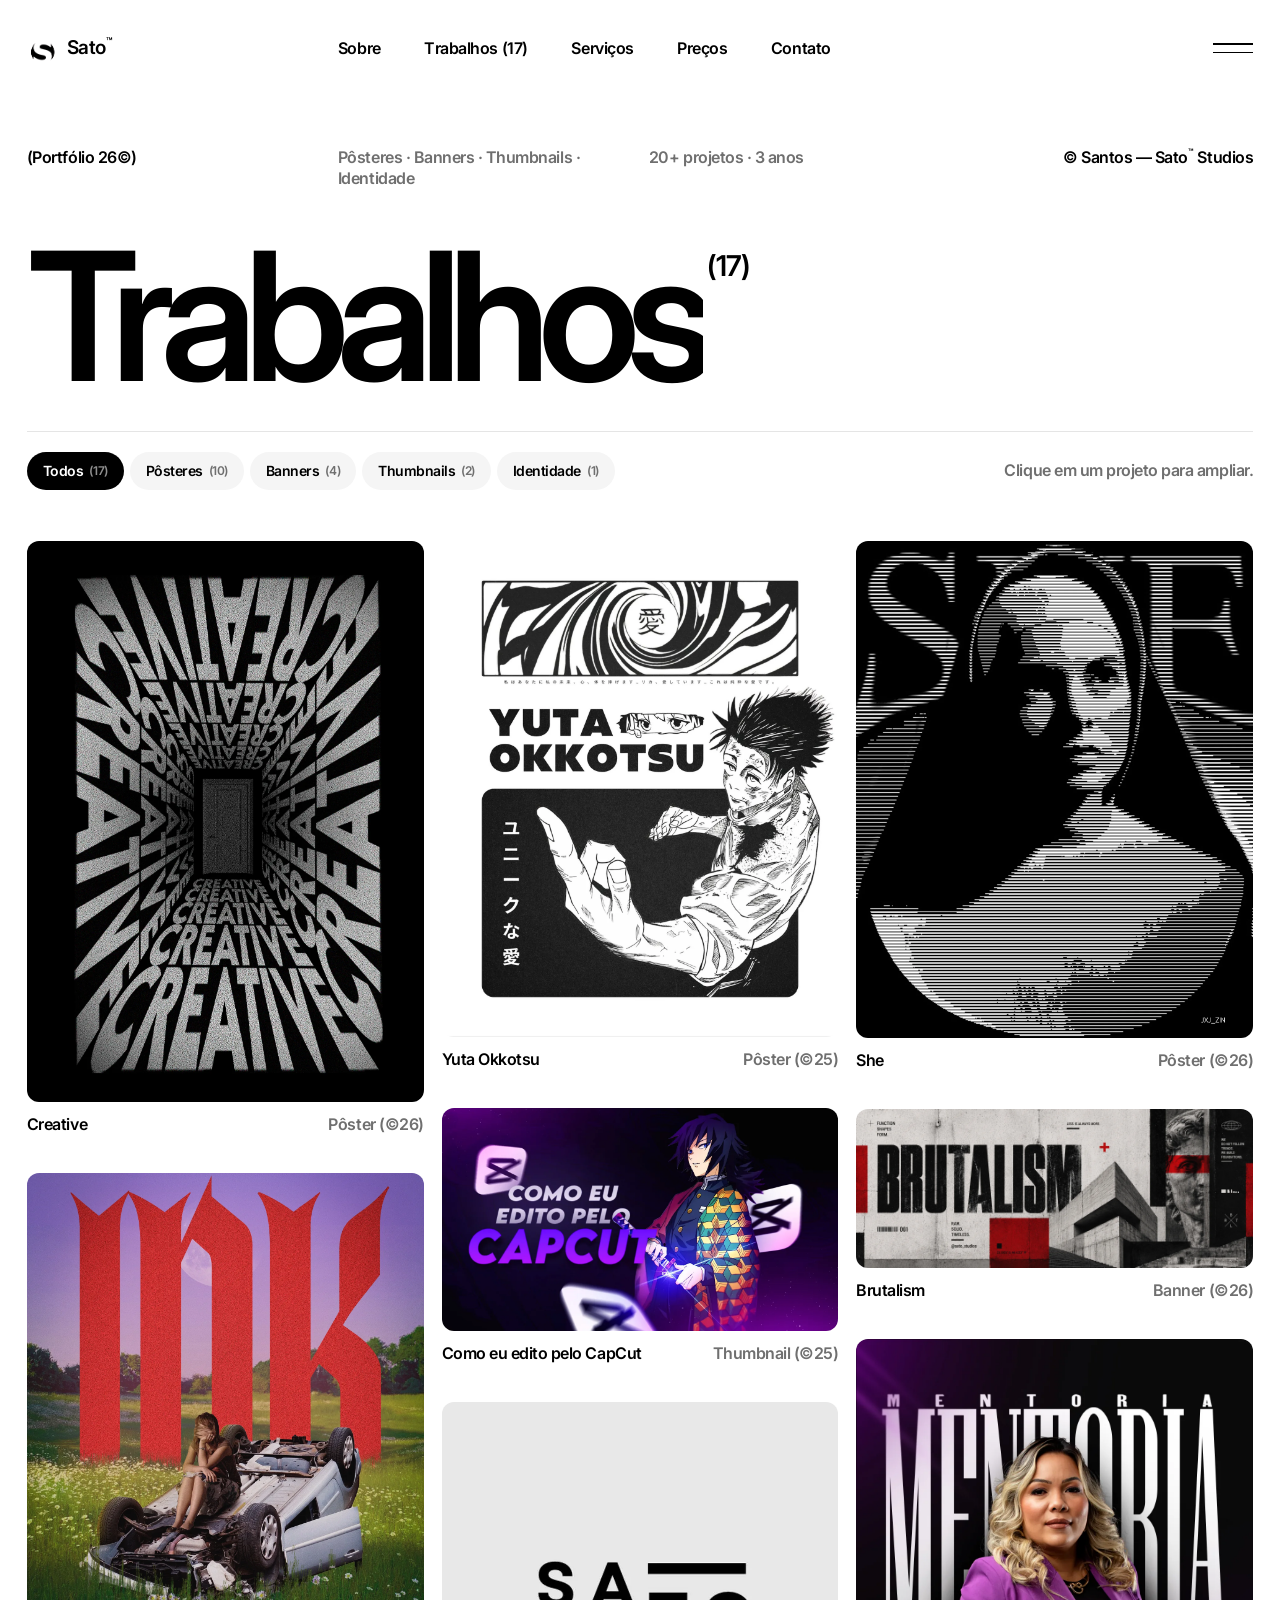
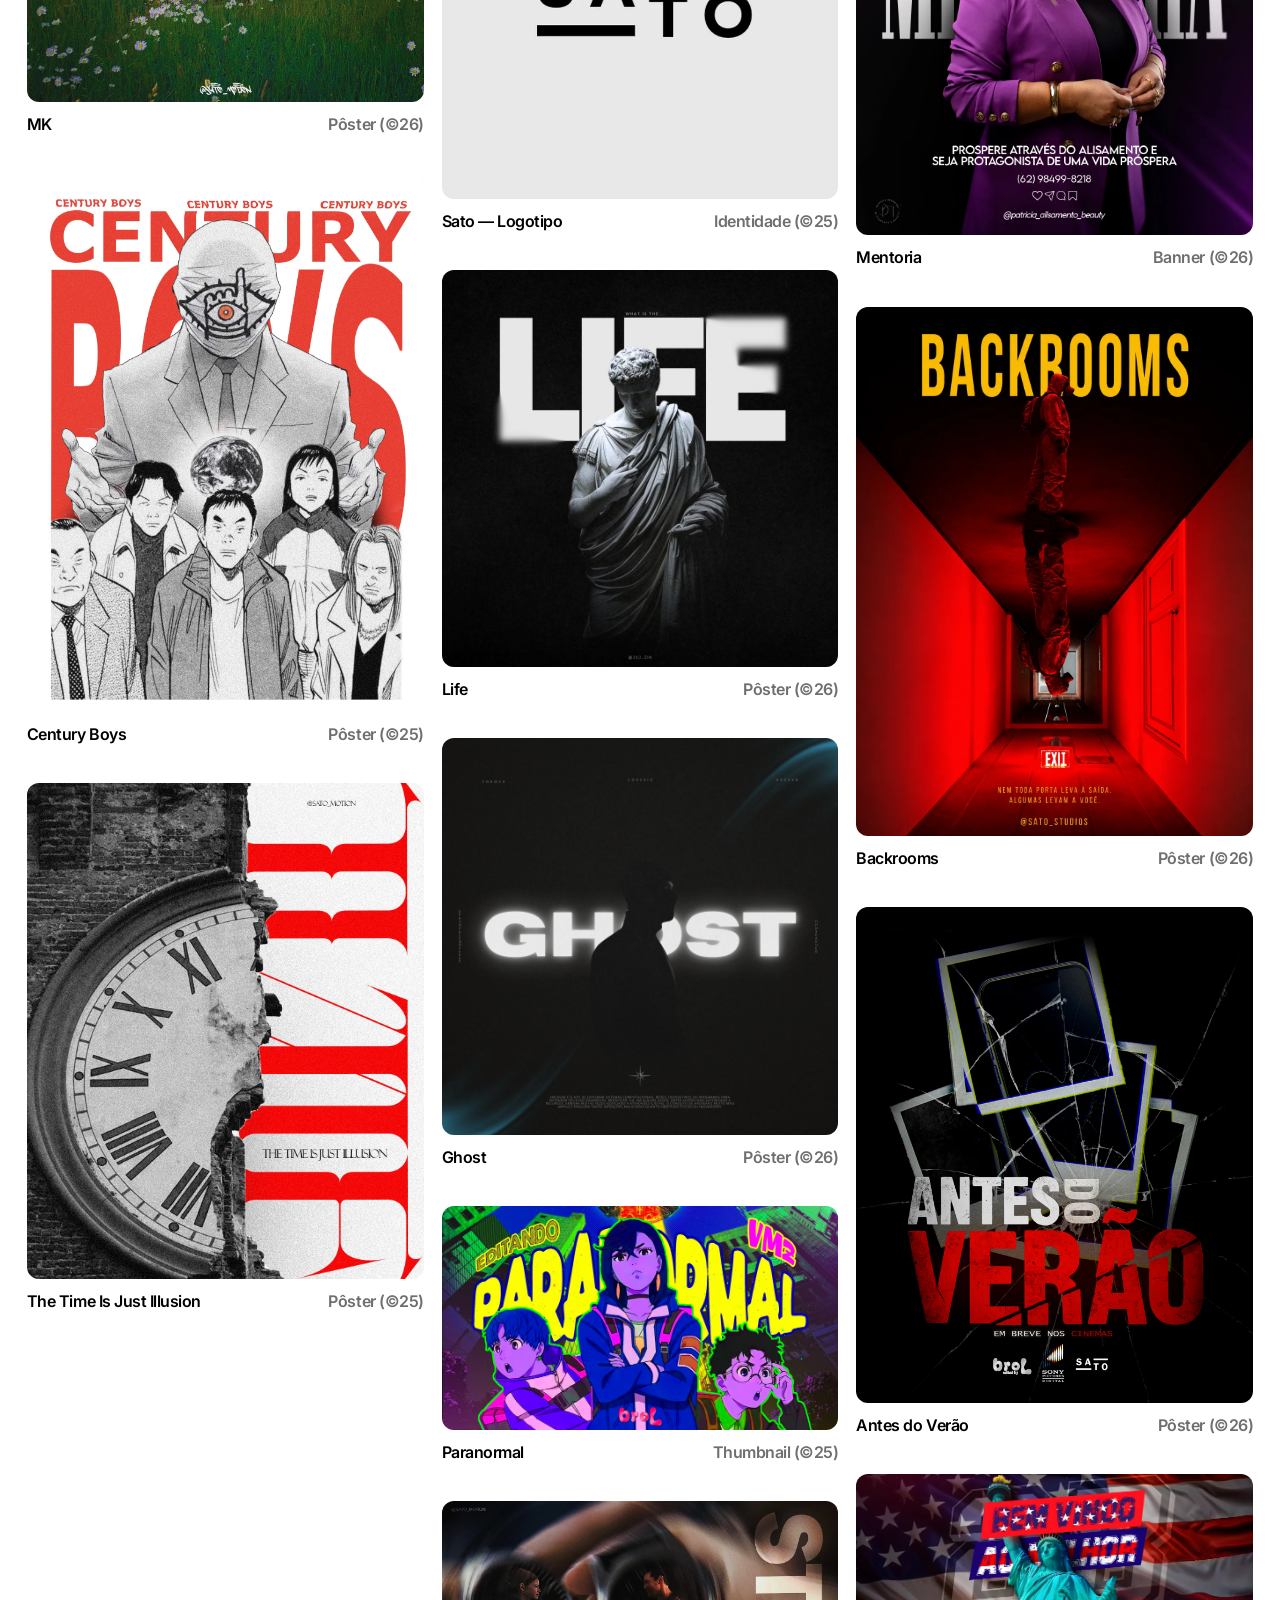
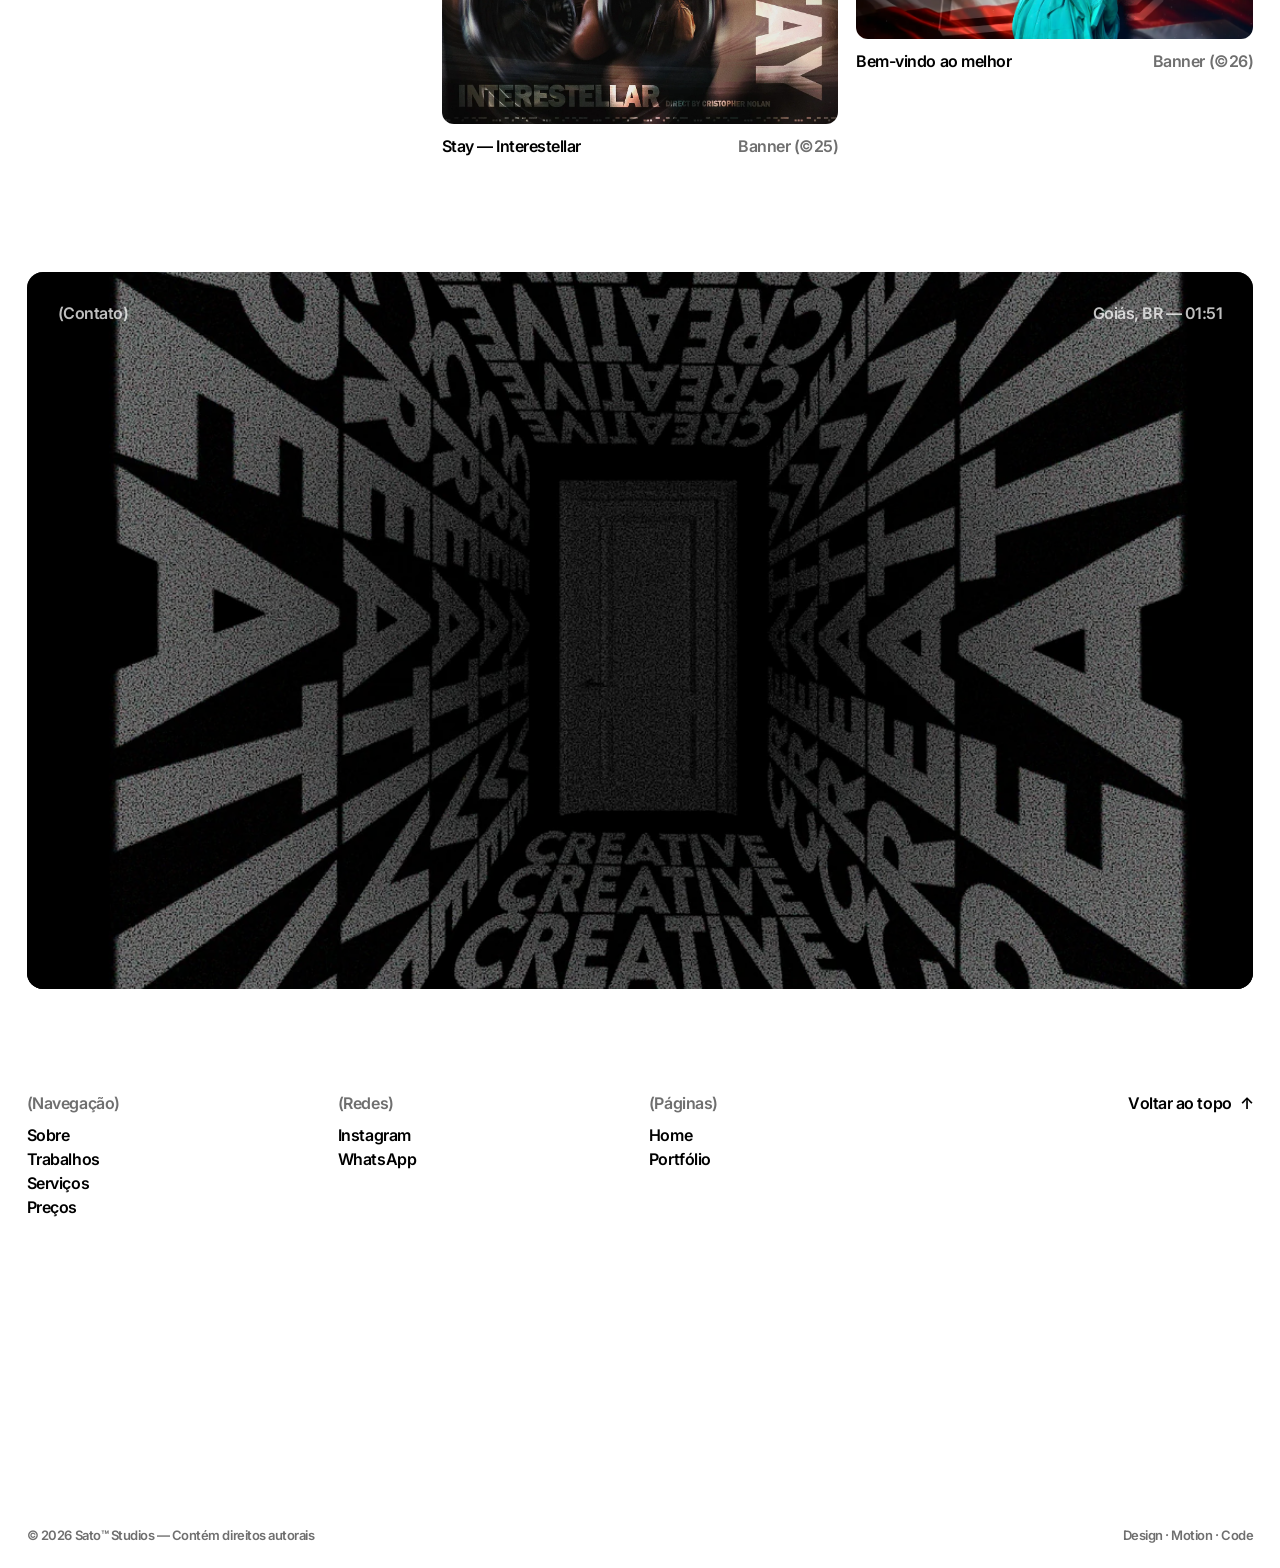
==== commit fbea1ede: "cell commit" ====
--- a/portfolio.html
+++ b/portfolio.html
@@ -3,6 +3,7 @@
 
 <head>
   <meta charset="UTF-8">
+  <meta name="theme-color" content="#ffffff">
   <meta name="viewport" content="width=device-width, initial-scale=1.0">
   <title>Portfólio — Sato™ Studios</title>
   <meta name="description" content="Portfólio da Sato™ Studios: pôsteres, banners, thumbnails e identidade visual." />
--- a/03-estilos/style.css
+++ b/03-estilos/style.css
@@ -37,6 +37,12 @@
 html {
   background: var(--white);
   -webkit-text-size-adjust: 100%;
+  -webkit-tap-highlight-color: transparent;
+}
+
+a,
+button {
+  touch-action: manipulation;
 }
 
 html.lenis,
@@ -185,17 +191,34 @@
 
 .dome {
   position: absolute;
+  left: 0;
+  right: 0;
+  height: var(--dome-h);
+  bottom: calc(100% - 1px);
+  overflow: hidden;
+  pointer-events: none;
+}
+
+.dome::before {
+  content: '';
+  position: absolute;
   left: -25%;
   width: 150%;
-  height: var(--dome-h);
-  bottom: calc(100% - 1px);
-  background: inherit;
+  top: 0;
+  height: 100%;
+  background: var(--dome-bg, var(--white));
   border-radius: 50% 50% 0 0 / 100% 100% 0 0;
   transform-origin: 50% 100%;
   transform: scaleY(var(--k, 1));
-  pointer-events: none;
   will-change: transform;
 }
+
+.sec--grey,
+.testi { --dome-bg: var(--grey); }
+.sec--white { --dome-bg: var(--white); }
+.sec--dark,
+.reel { --dome-bg: var(--dark); }
+.showreel { --dome-bg: #000; }
 
 .sec-hd {
   align-items: start;
@@ -221,11 +244,6 @@
   transition: transform .5s var(--ease), box-shadow .5s var(--ease), background .3s;
 }
 
-.btn:hover {
-  transform: translateY(-2px);
-  box-shadow: 0 20px 36px -14px rgba(0, 0, 0, .6);
-}
-
 .btn--light {
   background: var(--white);
   color: var(--ink);
@@ -235,10 +253,6 @@
 .btn--line {
   background: transparent;
   color: currentColor;
-  box-shadow: inset 0 0 0 1px currentColor;
-}
-
-.btn--line:hover {
   box-shadow: inset 0 0 0 1px currentColor;
 }
 
@@ -273,12 +287,6 @@
   text-shadow: 0 1.25em 0 currentColor;
   transition: transform .6s var(--ease);
   transition-delay: calc(var(--i, 0) * 16ms);
-}
-
-a:hover .roll .c,
-button:not([disabled]):hover .roll .c,
-.roll-host:hover .roll .c {
-  transform: translateY(-1.25em);
 }
 
 /* Link underline */
@@ -300,11 +308,6 @@
   transition: transform .5s var(--ease);
 }
 
-.ulink:hover::after {
-  transform: scaleX(1);
-  transform-origin: left;
-}
-
 /* ── PRELOADER ── */
 .loader {
   position: fixed;
@@ -360,6 +363,11 @@
   color: var(--white);
   mix-blend-mode: difference;
   pointer-events: none;
+  transition: transform .6s var(--ease);
+}
+
+.hdr.is-hidden {
+  transform: translateY(-110%);
 }
 
 .hdr-in {
@@ -427,7 +435,7 @@
 
 .burger {
   width: 40px;
-  height: 28px;
+  height: 44px;
   display: flex;
   flex-direction: column;
   justify-content: center;
@@ -443,15 +451,12 @@
   transform-origin: right;
 }
 
-.burger:hover span:last-child {
-  transform: scaleX(.6);
-}
-
 /* ── MENU PANEL ── */
 .menu {
   position: fixed;
   inset: 0;
   z-index: 300;
+  overflow: hidden;
   pointer-events: none;
   visibility: hidden;
   transition: visibility 0s linear .9s;
@@ -541,14 +546,6 @@
 .menu.open .menu-links a {
   transform: none;
   transition-delay: calc(.12s + var(--i, 0) * 50ms);
-}
-
-.menu-links:hover a {
-  color: #5a5a5a;
-}
-
-.menu-links a:hover {
-  color: var(--grey);
 }
 
 .menu-foot {
@@ -872,11 +869,6 @@
   object-fit: contain;
 }
 
-.tool:hover .tool-tile {
-  transform: translateY(-6px) rotate(-3deg);
-  box-shadow: 0 22px 40px -18px rgba(0, 0, 0, .35);
-}
-
 .tool-cap {
   position: absolute;
   left: 14px;
@@ -961,10 +953,6 @@
   transition: transform 1.2s var(--ease);
 }
 
-.wcard:hover .wcard-img {
-  transform: scale(1.035) translateY(-4px);
-}
-
 .wcard-cap {
   display: flex;
   justify-content: space-between;
@@ -1299,24 +1287,6 @@
   background: var(--grey);
   color: var(--ink);
   transition: background .4s, color .4s, transform .6s var(--ease);
-}
-
-.svc-list:hover .svc {
-  opacity: .28;
-}
-
-.svc-list .svc:hover {
-  opacity: 1;
-}
-
-.svc:hover .svc-name {
-  transform: translateX(clamp(10px, 1.6vw, 24px));
-}
-
-.svc:hover .svc-arrow {
-  background: var(--ink);
-  color: var(--white);
-  transform: rotate(-45deg);
 }
 
 .svc-float {
@@ -1383,6 +1353,7 @@
   width: 100%;
   height: 100%;
   object-fit: cover;
+  background: #111 url('../02-videos/poster.webp') center / cover no-repeat;
   transform: scale(calc(1.25 - var(--open, 0) * .25));
 }
 
@@ -1865,10 +1836,6 @@
   display: flex;
   flex-direction: column;
   transition: background .5s;
-}
-
-.step:hover {
-  background: #1d1d1d;
 }
 
 .step .lbl {
@@ -2102,10 +2069,6 @@
   transition: color .3s;
 }
 
-.ftag:hover {
-  background: var(--grey-2);
-}
-
 .ftag.active {
   background: var(--ink);
   color: var(--white);
@@ -2141,10 +2104,6 @@
   width: 100%;
   height: auto;
   transition: transform 1.2s var(--ease);
-}
-
-.gitem:hover img {
-  transform: scale(1.035);
 }
 
 .gitem-cap {
@@ -2229,13 +2188,88 @@
   transition: background .3s;
 }
 
-.m-btn:hover {
-  background: rgba(255, 255, 255, .2);
-}
-
 .modal-nav {
   display: flex;
   gap: 8px;
+}
+
+
+/* ── HOVER (só em dispositivos com mouse) ── */
+@media (hover: hover) and (pointer: fine) {
+  .btn:hover {
+    transform: translateY(-2px);
+    box-shadow: 0 20px 36px -14px rgba(0, 0, 0, .6);
+  }
+
+  .btn--line:hover {
+    box-shadow: inset 0 0 0 1px currentColor;
+  }
+
+  a:hover .roll .c,
+  button:not([disabled]):hover .roll .c,
+  .roll-host:hover .roll .c {
+    transform: translateY(-1.25em);
+  }
+
+  .ulink:hover::after {
+    transform: scaleX(1);
+    transform-origin: left;
+  }
+
+  .burger:hover span:last-child {
+    transform: scaleX(.6);
+  }
+
+  .menu-links:hover a {
+    color: #5a5a5a;
+  }
+
+  .menu-links a:hover {
+    color: var(--grey);
+  }
+
+  .tool:hover .tool-tile {
+    transform: translateY(-6px) rotate(-3deg);
+    box-shadow: 0 22px 40px -18px rgba(0, 0, 0, .35);
+  }
+
+  .wcard:hover .wcard-img {
+    transform: scale(1.035) translateY(-4px);
+  }
+
+  .svc-list:hover .svc {
+    opacity: .28;
+  }
+
+  .svc-list .svc:hover {
+    opacity: 1;
+  }
+
+  .svc:hover .svc-name {
+    transform: translateX(clamp(10px, 1.6vw, 24px));
+  }
+
+  .svc:hover .svc-arrow {
+    background: var(--ink);
+    color: var(--white);
+    transform: rotate(-45deg);
+  }
+
+  .step:hover {
+    background: #1d1d1d;
+  }
+
+  .ftag:hover {
+    background: var(--grey-2);
+  }
+
+  .gitem:hover img {
+    transform: scale(1.035);
+  }
+
+  .m-btn:hover {
+    background: rgba(255, 255, 255, .2);
+  }
 }
 
 /* ══════════════════════════════════════
@@ -2427,6 +2461,42 @@
     grid-column: 2;
   }
 
+  /* Hero: letreiro em duas linhas, bem maior */
+  .hero {
+    padding-top: calc(var(--hdr) + 4px);
+  }
+
+  .hero-grid {
+    row-gap: 24px;
+  }
+
+  .hero-intro p {
+    font-size: 18px;
+    line-height: 1.28;
+    max-width: none;
+  }
+
+  .hero-foot {
+    padding-top: 36px;
+  }
+
+  .wordmark {
+    flex-direction: column;
+    align-items: flex-start;
+    line-height: .86;
+    margin-top: 14px;
+  }
+
+  .wordmark > span {
+    overflow: hidden;
+    padding-block: .02em;
+  }
+
+  .wordmark > span:nth-child(2) {
+    align-self: flex-end;
+    margin-top: -.06em;
+  }
+
   .reel {
     height: 240vh;
   }
@@ -2492,9 +2562,17 @@
     grid-column: 1 / -1;
   }
 
-  .b-img,
+  .b-img {
+    min-height: 320px;
+  }
+
   .b-card {
-    min-height: 340px;
+    min-height: 0;
+    gap: 40px;
+  }
+
+  .b-card .chat {
+    margin-top: -12px;
   }
 
   .vision {
@@ -2590,12 +2668,64 @@
     display: none;
   }
 
+  .contact-btns .btn {
+    flex: 1 1 auto;
+    height: 50px;
+  }
+
+  .ftr-grid a {
+    padding-block: 3px;
+  }
+
   .ftr-grid > :last-child {
     grid-column: 1 / -1;
   }
 
   .gallery {
-    columns: 1;
+    columns: 2;
+    column-gap: 12px;
+  }
+
+  .gitem {
+    margin-bottom: 22px;
+  }
+
+  .gitem-media {
+    border-radius: 8px;
+  }
+
+  .gitem-cap {
+    flex-direction: column;
+    gap: 2px;
+    padding-top: 8px;
+    font-size: 14px;
+    line-height: 1.2;
+  }
+
+  .gitem-cap span:last-child {
+    font-size: 12px;
+  }
+
+  .filters {
+    flex-wrap: nowrap;
+    overflow-x: auto;
+    margin-inline: calc(-1 * var(--gx));
+    padding-inline: var(--gx);
+    scrollbar-width: none;
+    -webkit-overflow-scrolling: touch;
+  }
+
+  .filters::-webkit-scrollbar {
+    display: none;
+  }
+
+  .ftag {
+    flex: none;
+  }
+
+  .pf-bar > .filters {
+    justify-self: stretch;
+    min-width: 0;
   }
 
   .pf-meta {
